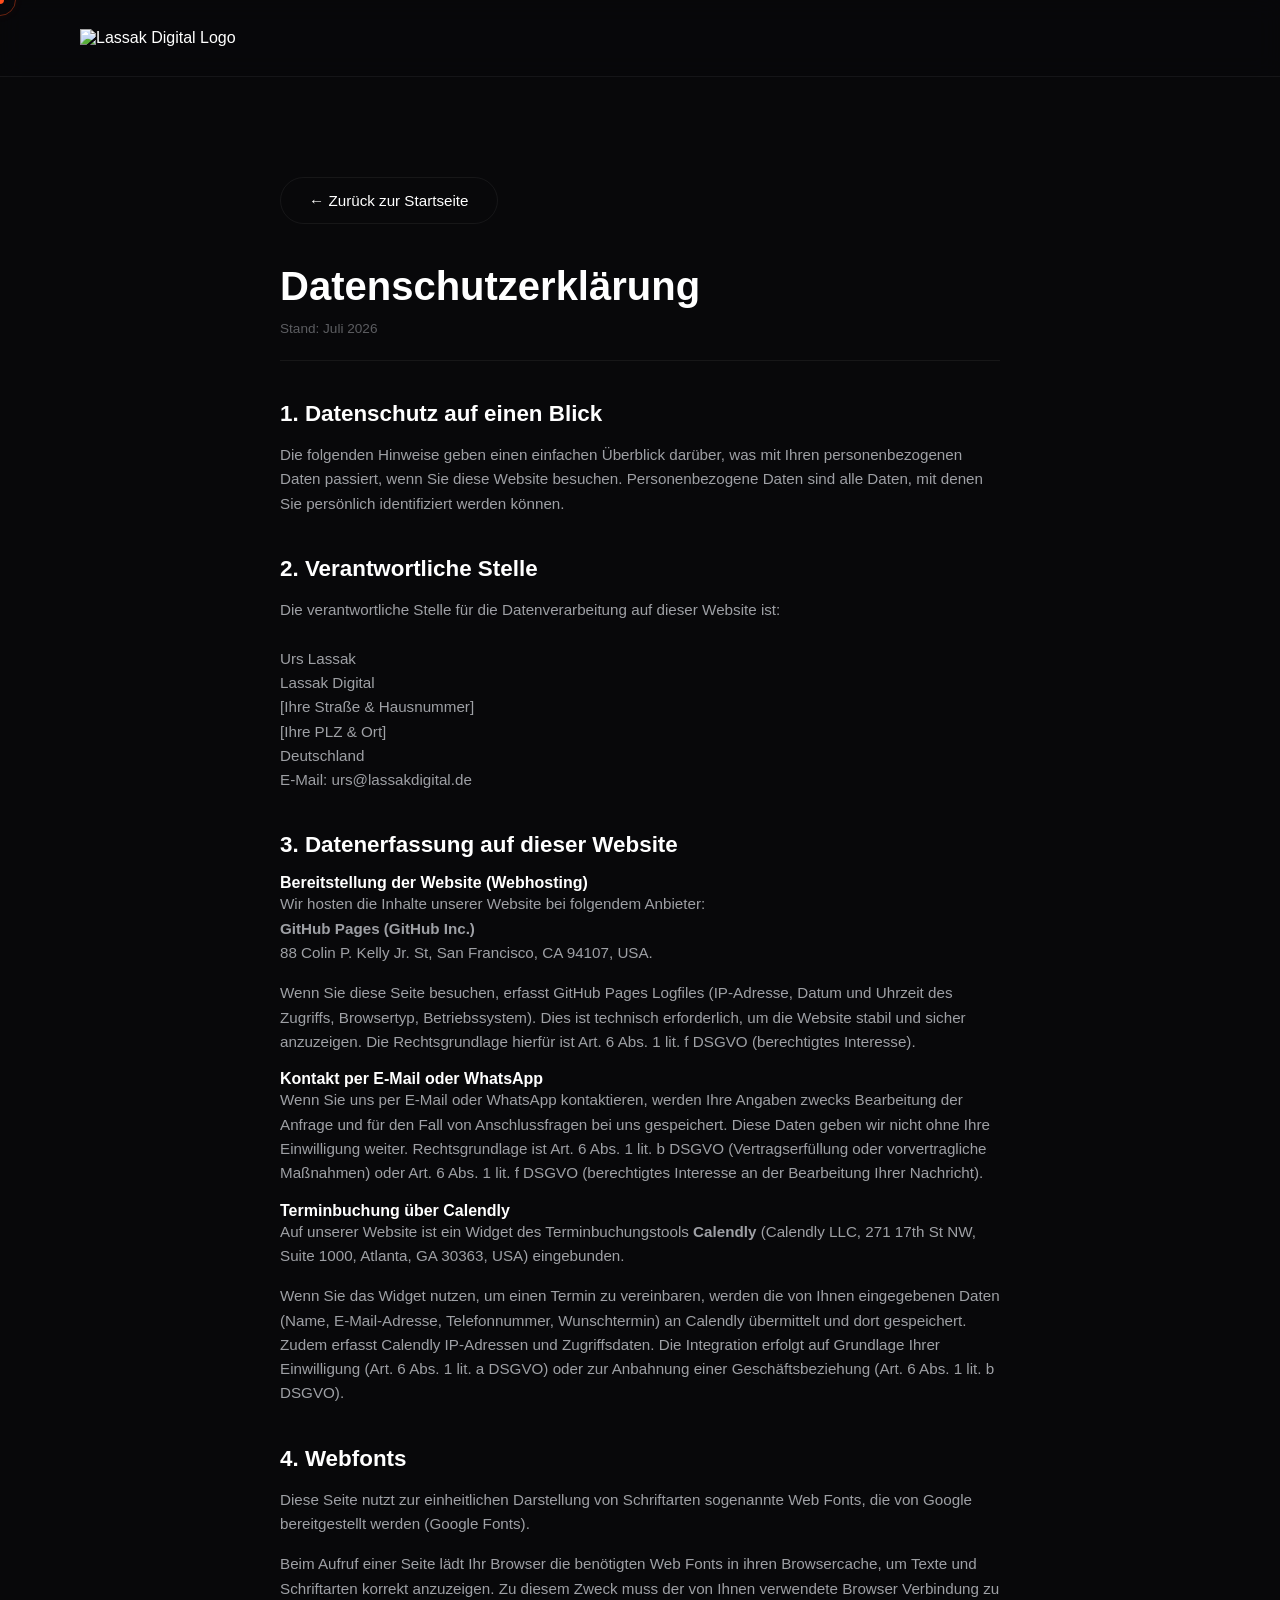
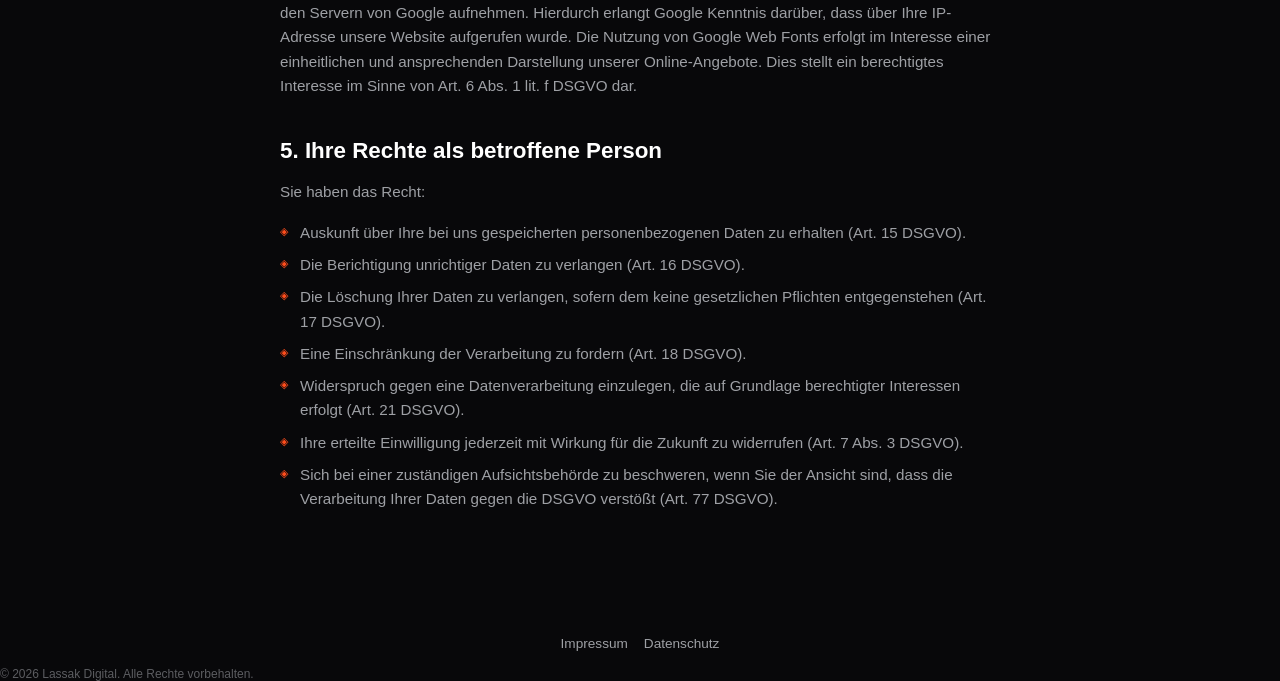
==== datenschutz.html @ 6ec35c3c "fix(F-01): Footer-Markup vereinheitlicht [AUDIT: MITTEL-001]" ====
<!DOCTYPE html>
<html lang="de">
<head>
<meta charset="UTF-8">
<meta name="viewport" content="width=device-width, initial-scale=1.0">
<title>Datenschutzerklärung — Lassak Digital</title>
<link rel="preconnect" href="https://fonts.googleapis.com">
<link href="https://fonts.googleapis.com/css2?family=Inter:wght@300;400;500;600;700;800&display=swap" rel="stylesheet">
<link rel="stylesheet" href="style.css">
</head>
<body>

<!-- CURSOR -->
<div class="cursor" id="cursor"></div>
<div class="cursor-ring" id="cursorRing"></div>

<!-- NAV -->
<nav>
  <div class="nav-logo">
    <a href="index.html" style="display: flex; align-items: center;">
      <img src="images/logo_lassakdigital-white.svg" alt="Lassak Digital Logo">
    </a>
  </div>
</nav>

<div class="legal-container reveal">
  <div class="legal-back-btn">
    <a href="index.html" class="btn-ghost">← Zurück zur Startseite</a>
  </div>
  
  <div class="legal-header">
    <h1 class="legal-title">Datenschutzerklärung</h1>
    <p class="legal-meta">Stand: Juli 2026</p>
  </div>
  
  <div class="legal-content">
    <h3>1. Datenschutz auf einen Blick</h3>
    <p>
      Die folgenden Hinweise geben einen einfachen Überblick darüber, was mit Ihren personenbezogenen Daten passiert, wenn Sie diese Website besuchen. Personenbezogene Daten sind alle Daten, mit denen Sie persönlich identifiziert werden können.
    </p>

    <h3>2. Verantwortliche Stelle</h3>
    <p>
      Die verantwortliche Stelle für die Datenverarbeitung auf dieser Website ist:<br><br>
      Urs Lassak<br>
      Lassak Digital<br>
      [Ihre Straße & Hausnummer]<br>
      [Ihre PLZ & Ort]<br>
      Deutschland<br>
      E-Mail: urs@lassakdigital.de
    </p>

    <h3>3. Datenerfassung auf dieser Website</h3>
    
    <h4>Bereitstellung der Website (Webhosting)</h4>
    <p>
      Wir hosten die Inhalte unserer Website bei folgendem Anbieter:<br>
      <strong>GitHub Pages (GitHub Inc.)</strong><br>
      88 Colin P. Kelly Jr. St, San Francisco, CA 94107, USA.
    </p>
    <p>
      Wenn Sie diese Seite besuchen, erfasst GitHub Pages Logfiles (IP-Adresse, Datum und Uhrzeit des Zugriffs, Browsertyp, Betriebssystem). Dies ist technisch erforderlich, um die Website stabil und sicher anzuzeigen. Die Rechtsgrundlage hierfür ist Art. 6 Abs. 1 lit. f DSGVO (berechtigtes Interesse).
    </p>

    <h4>Kontakt per E-Mail oder WhatsApp</h4>
    <p>
      Wenn Sie uns per E-Mail oder WhatsApp kontaktieren, werden Ihre Angaben zwecks Bearbeitung der Anfrage und für den Fall von Anschlussfragen bei uns gespeichert. Diese Daten geben wir nicht ohne Ihre Einwilligung weiter. Rechtsgrundlage ist Art. 6 Abs. 1 lit. b DSGVO (Vertragserfüllung oder vorvertragliche Maßnahmen) oder Art. 6 Abs. 1 lit. f DSGVO (berechtigtes Interesse an der Bearbeitung Ihrer Nachricht).
    </p>

    <h4>Terminbuchung über Calendly</h4>
    <p>
      Auf unserer Website ist ein Widget des Terminbuchungstools <strong>Calendly</strong> (Calendly LLC, 271 17th St NW, Suite 1000, Atlanta, GA 30363, USA) eingebunden. 
    </p>
    <p>
      Wenn Sie das Widget nutzen, um einen Termin zu vereinbaren, werden die von Ihnen eingegebenen Daten (Name, E-Mail-Adresse, Telefonnummer, Wunschtermin) an Calendly übermittelt und dort gespeichert. Zudem erfasst Calendly IP-Adressen und Zugriffsdaten. Die Integration erfolgt auf Grundlage Ihrer Einwilligung (Art. 6 Abs. 1 lit. a DSGVO) oder zur Anbahnung einer Geschäftsbeziehung (Art. 6 Abs. 1 lit. b DSGVO).
    </p>

    <h3>4. Webfonts</h3>
    <p>
      Diese Seite nutzt zur einheitlichen Darstellung von Schriftarten sogenannte Web Fonts, die von Google bereitgestellt werden (Google Fonts). 
    </p>
    <p>
      Beim Aufruf einer Seite lädt Ihr Browser die benötigten Web Fonts in ihren Browsercache, um Texte und Schriftarten korrekt anzuzeigen. Zu diesem Zweck muss der von Ihnen verwendete Browser Verbindung zu den Servern von Google aufnehmen. Hierdurch erlangt Google Kenntnis darüber, dass über Ihre IP-Adresse unsere Website aufgerufen wurde. Die Nutzung von Google Web Fonts erfolgt im Interesse einer einheitlichen und ansprechenden Darstellung unserer Online-Angebote. Dies stellt ein berechtigtes Interesse im Sinne von Art. 6 Abs. 1 lit. f DSGVO dar.
    </p>

    <h3>5. Ihre Rechte als betroffene Person</h3>
    <p>
      Sie haben das Recht:
    </p>
    <ul>
      <li>Auskunft über Ihre bei uns gespeicherten personenbezogenen Daten zu erhalten (Art. 15 DSGVO).</li>
      <li>Die Berichtigung unrichtiger Daten zu verlangen (Art. 16 DSGVO).</li>
      <li>Die Löschung Ihrer Daten zu verlangen, sofern dem keine gesetzlichen Pflichten entgegenstehen (Art. 17 DSGVO).</li>
      <li>Eine Einschränkung der Verarbeitung zu fordern (Art. 18 DSGVO).</li>
      <li>Widerspruch gegen eine Datenverarbeitung einzulegen, die auf Grundlage berechtigter Interessen erfolgt (Art. 21 DSGVO).</li>
      <li>Ihre erteilte Einwilligung jederzeit mit Wirkung für die Zukunft zu widerrufen (Art. 7 Abs. 3 DSGVO).</li>
      <li>Sich bei einer zuständigen Aufsichtsbehörde zu beschweren, wenn Sie der Ansicht sind, dass die Verarbeitung Ihrer Daten gegen die DSGVO verstößt (Art. 77 DSGVO).</li>
    </ul>
  </div>
</div>

<!-- FOOTER -->
<footer>
  <div class="footer-inner">
    <div class="footer-links">
      <a href="impressum.html">Impressum</a>
      <a href="datenschutz.html">Datenschutz</a>
    </div>
    <p class="copyright">&copy; 2026 Lassak Digital. Alle Rechte vorbehalten.</p>
  </div>
</footer>

<script>
// Cursor
const cursor = document.getElementById('cursor');
const ring = document.getElementById('cursorRing');
let mx = 0, my = 0, rx = 0, ry = 0;

document.addEventListener('mousemove', e => {
  mx = e.clientX; my = e.clientY;
  cursor.style.left = mx + 'px'; cursor.style.top = my + 'px';
});

function animRing() {
  rx += (mx - rx) * 0.15; ry += (my - ry) *.15;
  ring.style.left = rx + 'px'; ring.style.top = ry + 'px';
  requestAnimationFrame(animRing);
}
animRing();

document.querySelectorAll('a, button').forEach(el => {
  el.addEventListener('mouseenter', () => {
    cursor.style.width = '14px'; cursor.style.height = '14px';
    ring.style.width = '48px'; ring.style.height = '48px';
    ring.style.borderColor = 'rgba(255,77,28,.7)';
  });
  el.addEventListener('mouseleave', () => {
    cursor.style.width = '8px'; cursor.style.height = '8px';
    ring.style.width = '32px'; ring.style.height = '32px';
    ring.style.borderColor = 'rgba(255,77,28,.4)';
  });
});

// Reveal
const reveals = document.querySelectorAll('.reveal');
reveals.forEach(r => r.classList.add('visible'));
</script>
</body>
</html>
---- style.css ----
/* ==========================================================================
   Lassak Digital - Core Design System & Stylesheet
   ========================================================================== */

/* --------------------------------------------------------------------------
   Root Variables & Tokens
   -------------------------------------------------------------------------- */
:root {
  --bg-primary: #08080a;
  --bg-secondary: #121216;
  --bg-card: rgba(18, 18, 22, 0.6);
  --bg-card-hover: rgba(22, 22, 28, 0.85);
  
  --text-primary: #ffffff;
  --text-secondary: #9ea0a5;
  --text-muted: #5c5d61;
  
  --accent: #ff4d1c;
  --accent-hover: #ff683d;
  --accent-dim: rgba(255, 77, 28, 0.1);
  --accent-dim-hover: rgba(255, 77, 28, 0.2);
  --accent2: #05ffd2; /* KPIs/Accent 2 highlight */
  
  --border-color: rgba(255, 255, 255, 0.06);
  --border-hover: rgba(255, 77, 28, 0.25);
  --border-glow: rgba(255, 77, 28, 0.4);
  
  --font-display: 'Syne', sans-serif;
  --font-body: 'DM Sans', sans-serif;
  
  --transition-smooth: 0.4s cubic-bezier(0.16, 1, 0.3, 1);
  --transition-fast: 0.2s ease;
  
  --shadow-main: 0 10px 40px -10px rgba(0, 0, 0, 0.5);
  --shadow-accent: 0 10px 30px -10px rgba(255, 77, 28, 0.2);
}

/* --------------------------------------------------------------------------
   Resets & Base Styles
   -------------------------------------------------------------------------- */
* {
  margin: 0;
  padding: 0;
  box-sizing: border-box;
  outline: none;
}

html {
  scroll-behavior: smooth;
  background-color: var(--bg-primary);
  color: var(--text-primary);
  font-family: var(--font-body);
  font-size: 16px;
  -webkit-font-smoothing: antialiased;
}

body {
  overflow-x: hidden;
}

/* Hide default cursor on desktops */
@media (pointer: fine) {
  body {
    cursor: none;
  }
  body a, body button, body select, body textarea, body .interactive {
    cursor: none;
  }
}

a {
  color: inherit;
  text-decoration: none;
  transition: color var(--transition-fast);
}

img {
  max-width: 100%;
  height: auto;
}

/* Custom Scrollbar */
::-webkit-scrollbar {
  width: 8px;
}
::-webkit-scrollbar-track {
  background: var(--bg-primary);
}
::-webkit-scrollbar-thumb {
  background: var(--bg-secondary);
  border-radius: 4px;
  border: 2px solid var(--bg-primary);
  transition: background var(--transition-fast);
}
::-webkit-scrollbar-thumb:hover {
  background: var(--accent);
}

/* --------------------------------------------------------------------------
   Custom Cursor
   -------------------------------------------------------------------------- */
.cursor, .cursor-ring {
  position: fixed;
  top: 0;
  left: 0;
  transform: translate(-50%, -50%);
  pointer-events: none;
  z-index: 9999;
  border-radius: 50%;
  display: none;
  transition: width var(--transition-smooth), height var(--transition-smooth), border-color var(--transition-smooth);
}

@media (pointer: fine) {
  .cursor {
    display: block;
    width: 8px;
    height: 8px;
    background-color: var(--accent);
  }
  .cursor-ring {
    display: block;
    width: 32px;
    height: 32px;
    border: 1px solid rgba(255, 77, 28, 0.4);
    box-shadow: 0 0 10px rgba(255, 77, 28, 0.05);
  }
}

/* --------------------------------------------------------------------------
   Scroll Reveal Animations
   -------------------------------------------------------------------------- */
.reveal {
  opacity: 0;
  transform: translateY(24px);
  transition: opacity 0.8s cubic-bezier(0.16, 1, 0.3, 1), 
              transform 0.8s cubic-bezier(0.16, 1, 0.3, 1);
}

.reveal.visible {
  opacity: 1;
  transform: translateY(0);
}

/* Delay reveals in grids or lists */
.reveal-delay-1 { transition-delay: 0.1s; }
.reveal-delay-2 { transition-delay: 0.2s; }
.reveal-delay-3 { transition-delay: 0.3s; }

/* --------------------------------------------------------------------------
   Layout & Reusable Typography
   -------------------------------------------------------------------------- */
section {
  padding: 60px 20px;
  position: relative;
}

@media (min-width: 768px) {
  section {
    padding: 100px 40px;
  }
}

@media (min-width: 1024px) {
  section {
    padding: 120px 80px;
  }
}

.section-eyebrow {
  font-family: var(--font-body);
  font-size: 0.85rem;
  font-weight: 500;
  text-transform: uppercase;
  letter-spacing: 0.2em;
  color: var(--accent);
  margin-bottom: 12px;
}

.section-title {
  font-family: var(--font-display);
  font-size: 2.2rem;
  font-weight: 700;
  line-height: 1.15;
  letter-spacing: -0.02em;
  margin-bottom: 24px;
}

@media (min-width: 768px) {
  .section-title {
    font-size: 3rem;
  }
}

@media (min-width: 1200px) {
  .section-title {
    font-size: 3.5rem;
  }
}

.section-title .dim {
  color: var(--text-muted);
  font-weight: 300;
}

/* Button UI Elements */
.btn-primary, .price-btn.primary {
  display: inline-flex;
  align-items: center;
  justify-content: center;
  gap: 10px;
  background-color: var(--accent);
  color: var(--text-primary);
  font-family: var(--font-body);
  font-weight: 500;
  font-size: 0.95rem;
  padding: 14px 28px;
  border-radius: 40px;
  border: 1px solid var(--accent);
  transition: transform var(--transition-smooth), background-color var(--transition-smooth), border-color var(--transition-smooth), box-shadow var(--transition-smooth);
  box-shadow: var(--shadow-accent);
}

.btn-primary:hover, .price-btn.primary:hover {
  background-color: var(--accent-hover);
  border-color: var(--accent-hover);
  transform: translateY(-2px);
  box-shadow: 0 15px 35px -5px rgba(255, 77, 28, 0.4);
}

.btn-primary svg {
  transition: transform var(--transition-smooth);
}

.btn-primary:hover svg {
  transform: translateX(4px);
}

.btn-ghost, .price-btn.ghost {
  display: inline-flex;
  align-items: center;
  justify-content: center;
  background-color: transparent;
  color: var(--text-primary);
  font-family: var(--font-body);
  font-weight: 500;
  font-size: 0.95rem;
  padding: 14px 28px;
  border-radius: 40px;
  border: 1px solid var(--border-color);
  transition: transform var(--transition-smooth), border-color var(--transition-smooth), background-color var(--transition-smooth);
}

.btn-ghost:hover, .price-btn.ghost:hover {
  border-color: var(--accent);
  background-color: var(--accent-dim);
  transform: translateY(-2px);
}

/* --------------------------------------------------------------------------
   Navigation Bar (NAV)
   -------------------------------------------------------------------------- */
nav {
  position: sticky;
  top: 0;
  z-index: 1000;
  display: flex;
  align-items: center;
  justify-content: space-between;
  padding: 16px 20px;
  background-color: rgba(8, 8, 10, 0.7);
  backdrop-filter: blur(12px);
  -webkit-backdrop-filter: blur(12px);
  border-bottom: 1px solid var(--border-color);
  transition: background-color var(--transition-smooth);
}

@media (min-width: 768px) {
  nav {
    padding: 20px 40px;
  }
}

@media (min-width: 1024px) {
  nav {
    padding: 24px 80px;
  }
}

.nav-logo {
  height: 28px;
  display: flex;
  align-items: center;
}

.nav-logo img {
  height: 100%;
  width: auto;
  object-fit: contain;
}

/* --------------------------------------------------------------------------
   Hero Section
   -------------------------------------------------------------------------- */
.hero {
  min-height: 85vh;
  display: flex;
  align-items: center;
  justify-content: center;
  overflow: hidden;
  padding-top: 100px;
  padding-bottom: 60px;
}

@media (min-width: 1024px) {
  .hero {
    min-height: 95vh;
    padding-top: 140px;
  }
}

.hero-grid-bg {
  position: absolute;
  top: 0;
  left: 0;
  width: 100%;
  height: 100%;
  background-image: 
    linear-gradient(rgba(255, 255, 255, 0.015) 1px, transparent 1px),
    linear-gradient(90deg, rgba(255, 255, 255, 0.015) 1px, transparent 1px);
  background-size: 40px 40px;
  background-position: center top;
  z-index: 1;
  mask-image: radial-gradient(ellipse at 50% 50%, black 40%, transparent 80%);
  -webkit-mask-image: radial-gradient(ellipse at 50% 50%, black 40%, transparent 80%);
}

.hero-glow {
  position: absolute;
  top: 20%;
  left: 10%;
  width: 300px;
  height: 300px;
  background: radial-gradient(circle, rgba(255, 77, 28, 0.12) 0%, transparent 70%);
  filter: blur(80px);
  z-index: 2;
  pointer-events: none;
}

.hero-glow2 {
  position: absolute;
  bottom: 10%;
  right: 15%;
  width: 400px;
  height: 400px;
  background: radial-gradient(circle, rgba(5, 255, 210, 0.06) 0%, transparent 70%);
  filter: blur(100px);
  z-index: 2;
  pointer-events: none;
}

.hero-logo-mark {
  position: absolute;
  font-family: var(--font-display);
  font-size: 15vw;
  font-weight: 800;
  color: rgba(255, 255, 255, 0.01);
  line-height: 0.8;
  right: -2vw;
  bottom: 5vh;
  user-select: none;
  z-index: 2;
  pointer-events: none;
}

.hero-content {
  position: relative;
  z-index: 3;
  max-width: 880px;
  text-align: center;
  display: flex;
  flex-direction: column;
  align-items: center;
}

.hero-badge {
  font-family: var(--font-body);
  font-size: 0.75rem;
  font-weight: 500;
  color: var(--accent);
  background-color: var(--accent-dim);
  border: 1px solid rgba(255, 77, 28, 0.15);
  padding: 6px 16px;
  border-radius: 30px;
  margin-bottom: 24px;
  letter-spacing: 0.05em;
  text-transform: uppercase;
}

.hero h1 {
  font-family: var(--font-display);
  font-size: 2.8rem;
  font-weight: 800;
  line-height: 1.1;
  letter-spacing: -0.03em;
  margin-bottom: 24px;
}

@media (min-width: 768px) {
  .hero h1 {
    font-size: 4.2rem;
  }
}

@media (min-width: 1024px) {
  .hero h1 {
    font-size: 5.5rem;
  }
}

.hero h1 .accent {
  color: var(--accent);
  position: relative;
  display: inline-block;
}

.hero h1 .thin {
  font-weight: 300;
  color: var(--text-muted);
}

.hero-sub {
  font-size: 1rem;
  font-weight: 400;
  line-height: 1.6;
  color: var(--text-secondary);
  max-width: 600px;
  margin-bottom: 40px;
}

@media (min-width: 768px) {
  .hero-sub {
    font-size: 1.15rem;
  }
}

.hero-ctas {
  display: flex;
  flex-direction: column;
  width: 100%;
  gap: 16px;
  margin-bottom: 60px;
}

@media (min-width: 540px) {
  .hero-ctas {
    flex-direction: row;
    width: auto;
  }
}

.hero-stats {
  display: grid;
  grid-template-columns: repeat(2, 1fr);
  gap: 24px;
  width: 100%;
  max-width: 700px;
  border-top: 1px solid var(--border-color);
  padding-top: 40px;
}

@media (min-width: 768px) {
  .hero-stats {
    grid-template-columns: repeat(4, 1fr);
    gap: 16px;
  }
}

.hero-stat-label {
  font-size: 0.75rem;
  text-transform: uppercase;
  letter-spacing: 0.1em;
  color: var(--text-muted);
  margin-bottom: 6px;
}

.hero-stat-val {
  font-family: var(--font-display);
  font-size: 1.5rem;
  font-weight: 700;
}

.hero-stat-val span {
  color: var(--accent);
  font-weight: 400;
}

/* --------------------------------------------------------------------------
   About Section (ÜBER MICH)
   -------------------------------------------------------------------------- */
.about-inner {
  max-width: 1200px;
  margin: 0 auto;
  display: grid;
  grid-template-columns: 1fr;
  gap: 60px;
  align-items: center;
}

@media (min-width: 1024px) {
  .about-inner {
    grid-template-columns: 1.1fr 1.2fr;
    gap: 80px;
  }
}

.about-visual {
  position: relative;
  width: 100%;
  aspect-ratio: 1.1;
  display: flex;
  align-items: center;
  justify-content: center;
}

.about-visual-inner {
  position: relative;
  z-index: 2;
  width: 90%;
  height: 90%;
  background-color: var(--bg-secondary);
  border: 1px solid var(--border-color);
  border-radius: 20px;
  display: flex;
  flex-direction: column;
  align-items: center;
  justify-content: center;
  padding: 40px;
  box-shadow: var(--shadow-main);
  transition: border-color var(--transition-smooth), box-shadow var(--transition-smooth);
}

.about-visual-inner:hover {
  border-color: var(--border-hover);
  box-shadow: var(--shadow-accent);
}

.about-visual-inner img {
  filter: drop-shadow(0 10px 20px rgba(0, 0, 0, 0.4));
  margin-bottom: 30px;
  max-height: 100px;
  object-fit: contain;
}

.about-visual-accent {
  position: absolute;
  top: 5%;
  left: 5%;
  width: 90%;
  height: 90%;
  border: 1px dashed rgba(255, 77, 28, 0.2);
  border-radius: 20px;
  z-index: 1;
  pointer-events: none;
  transition: transform var(--transition-smooth);
}

.about-visual-inner:hover ~ .about-visual-accent {
  transform: scale(1.03) rotate(1deg);
}

.about-tag {
  display: inline-block;
  font-size: 0.7rem;
  font-weight: 500;
  text-transform: uppercase;
  letter-spacing: 0.05em;
  padding: 6px 12px;
  border-radius: 20px;
  background-color: rgba(255, 255, 255, 0.03);
  border: 1px solid var(--border-color);
  color: var(--text-secondary);
  margin: 4px;
}

.about-text p {
  font-size: 1.05rem;
  line-height: 1.6;
  color: var(--text-secondary);
  margin-bottom: 24px;
}

.about-text strong {
  color: var(--text-primary);
  font-weight: 500;
}

.about-pillars {
  display: flex;
  flex-direction: column;
  gap: 16px;
  margin-top: 32px;
}

.about-pillar {
  display: flex;
  align-items: flex-start;
  gap: 16px;
}

.pillar-dot {
  width: 8px;
  height: 8px;
  border-radius: 50%;
  background-color: var(--accent);
  margin-top: 8px;
  box-shadow: 0 0 8px var(--accent);
}

.pillar-text {
  font-size: 0.95rem;
  line-height: 1.5;
  color: var(--text-secondary);
}

.pillar-text strong {
  display: block;
  font-size: 1.05rem;
  color: var(--text-primary);
  margin-bottom: 2px;
}

/* --------------------------------------------------------------------------
   Services Section (LEISTUNGEN)
   -------------------------------------------------------------------------- */
.services-inner {
  max-width: 1200px;
  margin: 0 auto;
}

.services-grid {
  display: grid;
  grid-template-columns: 1fr;
  gap: 24px;
  margin-top: 50px;
}

@media (min-width: 768px) {
  .services-grid {
    grid-template-columns: repeat(2, 1fr);
  }
}

@media (min-width: 1100px) {
  .services-grid {
    grid-template-columns: repeat(3, 1fr);
  }
}

.service-card {
  background-color: var(--bg-card);
  border: 1px solid var(--border-color);
  border-radius: 20px;
  padding: 40px;
  position: relative;
  overflow: hidden;
  transition: transform var(--transition-smooth), border-color var(--transition-smooth), background-color var(--transition-smooth), box-shadow var(--transition-smooth);
  backdrop-filter: blur(10px);
  -webkit-backdrop-filter: blur(10px);
}

.service-card:hover {
  transform: translateY(-6px);
  border-color: var(--border-hover);
  background-color: var(--bg-card-hover);
  box-shadow: var(--shadow-main), var(--shadow-accent);
}

.service-number {
  position: absolute;
  top: 30px;
  right: 40px;
  font-family: var(--font-display);
  font-size: 2.2rem;
  font-weight: 800;
  color: rgba(255, 255, 255, 0.02);
  transition: color var(--transition-smooth);
}

.service-card:hover .service-number {
  color: rgba(255, 77, 28, 0.1);
}

.service-icon {
  font-size: 1.8rem;
  color: var(--accent);
  margin-bottom: 24px;
  display: inline-block;
}

.service-title {
  font-family: var(--font-display);
  font-size: 1.35rem;
  font-weight: 700;
  margin-bottom: 12px;
}

.service-desc {
  font-size: 0.95rem;
  line-height: 1.55;
  color: var(--text-secondary);
  margin-bottom: 28px;
}

.service-tags {
  display: flex;
  flex-wrap: wrap;
  gap: 8px;
}

.service-tag {
  font-size: 0.7rem;
  font-weight: 500;
  text-transform: uppercase;
  letter-spacing: 0.05em;
  padding: 4px 10px;
  border-radius: 12px;
  background-color: rgba(255, 77, 28, 0.05);
  color: var(--accent);
  border: 1px solid rgba(255, 77, 28, 0.1);
}

/* --------------------------------------------------------------------------
   Workflow Section (PROZESS)
   -------------------------------------------------------------------------- */
.workflow-inner {
  max-width: 1200px;
  margin: 0 auto;
}

.workflow-header {
  margin-bottom: 60px;
}

.workflow-steps {
  display: grid;
  grid-template-columns: 1fr;
  gap: 32px;
}

@media (min-width: 576px) {
  .workflow-steps {
    grid-template-columns: repeat(2, 1fr);
  }
}

@media (min-width: 992px) {
  .workflow-steps {
    grid-template-columns: repeat(3, 1fr);
  }
}

@media (min-width: 1200px) {
  .workflow-steps {
    grid-template-columns: repeat(6, 1fr);
    gap: 16px;
  }
}

.workflow-step {
  position: relative;
  display: flex;
  flex-direction: column;
  padding-bottom: 20px;
}

.step-num {
  font-family: var(--font-display);
  width: 44px;
  height: 44px;
  border-radius: 50%;
  display: flex;
  align-items: center;
  justify-content: center;
  font-size: 1.1rem;
  font-weight: 700;
  background-color: var(--bg-secondary);
  border: 1px solid var(--border-color);
  color: var(--text-muted);
  margin-bottom: 20px;
  transition: background-color var(--transition-smooth), border-color var(--transition-smooth), color var(--transition-smooth), box-shadow var(--transition-smooth);
}

.step-num.active, .workflow-step:hover .step-num {
  background-color: var(--accent);
  border-color: var(--accent);
  color: var(--text-primary);
  box-shadow: 0 0 15px rgba(255, 77, 28, 0.4);
}

.step-label {
  font-family: var(--font-display);
  font-size: 1.15rem;
  font-weight: 700;
  margin-bottom: 8px;
  transition: color var(--transition-fast);
}

.workflow-step:hover .step-label {
  color: var(--accent);
}

.step-desc {
  font-size: 0.85rem;
  line-height: 1.5;
  color: var(--text-secondary);
}

/* Connecting Line in desktop workflow view */
@media (min-width: 1200px) {
  .workflow-step:not(:last-child)::after {
    content: '';
    position: absolute;
    top: 22px;
    left: 44px;
    width: calc(100% - 44px);
    height: 1px;
    background-image: linear-gradient(90deg, var(--border-color) 70%, transparent 30%);
    background-size: 10px 1px;
    z-index: -1;
  }
}

/* --------------------------------------------------------------------------
   KPI Section (KPI-FRAMEWORK)
   -------------------------------------------------------------------------- */
.kpi-section {
  background-color: rgba(18, 18, 22, 0.3);
  border-top: 1px solid var(--border-color);
  border-bottom: 1px solid var(--border-color);
}

.kpi-inner {
  max-width: 1200px;
  margin: 0 auto;
}

.kpi-grid {
  display: grid;
  grid-template-columns: 1fr;
  gap: 20px;
  margin-top: 50px;
}

@media (min-width: 576px) {
  .kpi-grid {
    grid-template-columns: repeat(2, 1fr);
  }
}

@media (min-width: 992px) {
  .kpi-grid {
    grid-template-columns: repeat(4, 1fr);
  }
}

.kpi-card {
  background-color: var(--bg-card);
  border: 1px solid var(--border-color);
  border-radius: 16px;
  padding: 30px;
  display: flex;
  flex-direction: column;
  transition: border-color var(--transition-smooth), background-color var(--transition-smooth);
}

.kpi-card:hover {
  border-color: var(--border-hover);
  background-color: var(--bg-card-hover);
}

.kpi-abbr {
  font-family: var(--font-display);
  font-size: 2rem;
  font-weight: 800;
  color: var(--text-primary);
  margin-bottom: 4px;
  line-height: 1;
}

.kpi-name {
  font-size: 0.85rem;
  font-weight: 500;
  color: var(--accent);
  text-transform: uppercase;
  letter-spacing: 0.05em;
  margin-bottom: 16px;
}

.kpi-def {
  font-size: 0.85rem;
  line-height: 1.5;
  color: var(--text-secondary);
  margin-bottom: 24px;
  flex-grow: 1;
}

.kpi-formula {
  font-family: monospace;
  font-size: 0.8rem;
  color: var(--text-muted);
  background-color: rgba(0, 0, 0, 0.2);
  padding: 6px 12px;
  border-radius: 6px;
  border: 1px dashed var(--border-color);
  text-align: center;
}

/* --------------------------------------------------------------------------
   Case Studies Section (CASES)
   -------------------------------------------------------------------------- */
.cases-inner {
  max-width: 1200px;
  margin: 0 auto;
}

.cases-disclaimer {
  font-size: 0.85rem;
  color: var(--text-muted);
  margin-bottom: 40px;
  font-style: italic;
}

.cases-grid {
  display: grid;
  grid-template-columns: 1fr;
  gap: 28px;
}

@media (min-width: 992px) {
  .cases-grid {
    grid-template-columns: repeat(2, 1fr);
  }
}

.case-card {
  background-color: var(--bg-card);
  border: 1px solid var(--border-color);
  border-radius: 20px;
  display: flex;
  flex-direction: column;
  overflow: hidden;
  transition: transform var(--transition-smooth), border-color var(--transition-smooth), box-shadow var(--transition-smooth);
}

.case-card:hover {
  border-color: var(--border-hover);
  box-shadow: var(--shadow-main), var(--shadow-accent);
}

/* Large case spans full-width on desktop */
@media (min-width: 992px) {
  .case-card.large {
    grid-column: span 2;
  }
}

.case-header {
  padding: 30px;
  border-bottom: 1px solid var(--border-color);
  display: flex;
  justify-content: space-between;
  align-items: flex-start;
  background-color: rgba(255, 255, 255, 0.01);
}

.case-industry-tag {
  font-size: 0.75rem;
  font-weight: 600;
  text-transform: uppercase;
  letter-spacing: 0.1em;
  color: var(--accent);
  margin-bottom: 6px;
}

.case-title {
  font-family: var(--font-display);
  font-size: 1.4rem;
  font-weight: 700;
  margin-bottom: 4px;
}

.case-goal {
  font-size: 0.85rem;
  color: var(--text-secondary);
}

.case-demo-badge {
  font-size: 0.65rem;
  font-weight: 600;
  background-color: rgba(255, 255, 255, 0.05);
  color: var(--text-muted);
  border: 1px solid var(--border-color);
  padding: 4px 10px;
  border-radius: 4px;
}

.case-body {
  padding: 30px;
  display: flex;
  flex-direction: column;
  gap: 20px;
  flex-grow: 1;
}

.case-row {
  display: grid;
  grid-template-columns: 1fr;
  gap: 16px;
}

@media (min-width: 576px) {
  .case-row {
    grid-template-columns: repeat(2, 1fr);
  }
}

.case-card.large .case-row {
  @media (min-width: 768px) {
    grid-template-columns: repeat(2, 1fr);
  }
}

.case-item-label {
  font-size: 0.75rem;
  text-transform: uppercase;
  letter-spacing: 0.05em;
  color: var(--text-muted);
  margin-bottom: 4px;
}

.case-item-val {
  font-size: 0.95rem;
  line-height: 1.45;
  color: var(--text-secondary);
}

.case-kpis {
  display: grid;
  grid-template-columns: repeat(3, 1fr);
  gap: 12px;
  border-top: 1px solid var(--border-color);
  padding-top: 24px;
  margin-top: auto;
}

.case-card.large .case-kpis {
  @media (min-width: 768px) {
    grid-template-columns: repeat(4, 1fr);
  }
}

.case-kpi {
  text-align: center;
}

.case-kpi-val {
  font-family: var(--font-display);
  font-size: 1.5rem;
  font-weight: 700;
  color: var(--text-primary);
  margin-bottom: 2px;
}

.case-kpi-label {
  font-size: 0.7rem;
  text-transform: uppercase;
  color: var(--text-muted);
  letter-spacing: 0.05em;
}

/* --------------------------------------------------------------------------
   Pricing Section (PREISE)
   -------------------------------------------------------------------------- */
.pricing-inner {
  max-width: 1200px;
  margin: 0 auto;
}

.pricing-grid {
  display: grid;
  grid-template-columns: 1fr;
  gap: 30px;
  margin-top: 50px;
  align-items: stretch;
}

@media (min-width: 768px) {
  .pricing-grid {
    grid-template-columns: repeat(2, 1fr);
  }
}

@media (min-width: 1024px) {
  .pricing-grid {
    grid-template-columns: repeat(3, 1fr);
  }
}

.price-card {
  background-color: var(--bg-card);
  border: 1px solid var(--border-color);
  border-radius: 24px;
  padding: 40px;
  display: flex;
  flex-direction: column;
  position: relative;
  transition: transform var(--transition-smooth), border-color var(--transition-smooth), box-shadow var(--transition-smooth);
}

.price-card:hover {
  transform: translateY(-6px);
  border-color: var(--border-hover);
  box-shadow: var(--shadow-main);
}

.price-card.featured {
  border-color: rgba(255, 77, 28, 0.4);
  background-image: radial-gradient(circle at top right, rgba(255, 77, 28, 0.04) 0%, transparent 60%);
  box-shadow: 0 10px 40px -15px rgba(255, 77, 28, 0.15);
}

.price-card.featured:hover {
  border-color: var(--accent);
  box-shadow: var(--shadow-main), var(--shadow-accent);
}

.price-name {
  font-family: var(--font-display);
  font-size: 1.5rem;
  font-weight: 700;
  margin-bottom: 24px;
}

.price-card.featured .price-name {
  color: var(--accent);
}

.price-amount {
  font-family: var(--font-display);
  font-size: 2.8rem;
  font-weight: 800;
  line-height: 1;
  margin-bottom: 4px;
}

.price-amount span {
  font-size: 1.15rem;
  font-weight: 400;
  color: var(--text-muted);
}

.price-period {
  font-size: 0.8rem;
  color: var(--text-muted);
  margin-bottom: 30px;
}

.price-divider {
  height: 1px;
  background-color: var(--border-color);
  width: 100%;
  margin-bottom: 30px;
}

.price-features {
  list-style: none;
  display: flex;
  flex-direction: column;
  gap: 14px;
  margin-bottom: 40px;
  flex-grow: 1;
}

.price-feature {
  font-size: 0.95rem;
  color: var(--text-secondary);
  display: flex;
  align-items: center;
  gap: 12px;
}

.price-feature::before {
  content: '✓';
  color: var(--accent);
  font-weight: 800;
  font-size: 0.9rem;
}

.price-btn {
  width: 100%;
}

.pricing-note {
  text-align: center;
  font-size: 0.85rem;
  color: var(--text-muted);
  margin-top: 40px;
}

/* --------------------------------------------------------------------------
   Why Us Section (WARUM)
   -------------------------------------------------------------------------- */
.why-inner {
  max-width: 1200px;
  margin: 0 auto;
}

.why-grid {
  display: grid;
  grid-template-columns: 1fr;
  gap: 24px;
  margin-top: 50px;
}

@media (min-width: 576px) {
  .why-grid {
    grid-template-columns: repeat(2, 1fr);
  }
}

@media (min-width: 992px) {
  .why-grid {
    grid-template-columns: repeat(3, 1fr);
  }
}

@media (min-width: 1200px) {
  .why-grid {
    grid-template-columns: repeat(5, 1fr);
    gap: 16px;
  }
}

.why-card {
  background-color: var(--bg-card);
  border: 1px solid var(--border-color);
  border-radius: 20px;
  padding: 30px;
  transition: border-color var(--transition-smooth), background-color var(--transition-smooth);
}

.why-card:hover {
  border-color: var(--border-hover);
  background-color: var(--bg-card-hover);
}

.why-icon {
  font-size: 1.5rem;
  color: var(--accent);
  margin-bottom: 20px;
  display: inline-block;
}

.why-title {
  font-family: var(--font-display);
  font-size: 1.15rem;
  font-weight: 700;
  margin-bottom: 10px;
}

.why-desc {
  font-size: 0.85rem;
  line-height: 1.5;
  color: var(--text-secondary);
}

/* --------------------------------------------------------------------------
   Contact Section (KONTAKT)
   -------------------------------------------------------------------------- */
.contact {
  overflow: hidden;
  border-top: 1px solid var(--border-color);
}

.contact-glow {
  position: absolute;
  top: 50%;
  left: 50%;
  transform: translate(-50%, -50%);
  width: 600px;
  height: 600px;
  background: radial-gradient(circle, rgba(255, 77, 28, 0.08) 0%, transparent 70%);
  filter: blur(120px);
  z-index: 1;
  pointer-events: none;
}

.contact-inner {
  position: relative;
  z-index: 2;
  max-width: 800px;
  margin: 0 auto;
  text-align: center;
  display: flex;
  flex-direction: column;
  align-items: center;
}

.contact-sub {
  font-size: 1rem;
  line-height: 1.6;
  color: var(--text-secondary);
  max-width: 500px;
  margin-bottom: 40px;
}

@media (min-width: 768px) {
  .contact-sub {
    font-size: 1.15rem;
  }
}

.contact-methods {
  display: grid;
  grid-template-columns: 1fr;
  gap: 16px;
  width: 100%;
  margin-bottom: 60px;
}

@media (min-width: 576px) {
  .contact-methods {
    grid-template-columns: repeat(2, 1fr);
  }
}

.contact-method {
  background-color: var(--bg-card);
  border: 1px solid var(--border-color);
  border-radius: 16px;
  padding: 20px 24px;
  display: flex;
  align-items: center;
  gap: 20px;
  text-align: left;
  transition: border-color var(--transition-smooth), background-color var(--transition-smooth), transform var(--transition-smooth);
}

.contact-method:hover {
  border-color: var(--border-hover);
  background-color: var(--bg-card-hover);
  transform: translateY(-2px);
}

.contact-method-icon {
  font-size: 1.6rem;
  color: var(--accent);
}

.contact-method-label {
  font-size: 0.75rem;
  text-transform: uppercase;
  letter-spacing: 0.05em;
  color: var(--text-muted);
  margin-bottom: 2px;
}

.contact-method-val {
  font-size: 0.95rem;
  font-weight: 500;
}

/* Calendly Embed */
iframe[src*="calendly.com"] {
  border: 1px solid var(--border-color);
  border-radius: 20px;
  box-shadow: var(--shadow-main);
  background-color: var(--bg-secondary);
  margin-bottom: 60px;
  max-width: 100%;
}

.contact-logo-footer {
  margin-top: 40px;
  height: 28px;
  opacity: 0.5;
  transition: opacity var(--transition-fast);
}

.contact-logo-footer:hover {
  opacity: 1;
}

.contact-logo-footer img {
  height: 100%;
  width: auto;
}

/* --------------------------------------------------------------------------
   Legal Links & Footer System
   -------------------------------------------------------------------------- */
.site-footer {
  position: relative;
  z-index: 2;
  border-top: 1px solid var(--border-color);
  padding: 40px 20px;
  text-align: center;
  background-color: var(--bg-primary);
}

.footer-links {
  display: flex;
  align-items: center;
  justify-content: center;
  gap: 16px;
  margin-bottom: 16px;
}

.footer-links a {
  font-size: 0.85rem;
  color: var(--text-secondary);
  transition: color var(--transition-fast);
}

.footer-links a:hover {
  color: var(--accent);
}

.footer-dot {
  color: var(--text-muted);
  font-size: 0.85rem;
}

.copyright {
  font-size: 0.75rem;
  color: var(--text-muted);
}

/* --------------------------------------------------------------------------
   Legal Subpages (Impressum, Datenschutz) Styles
   -------------------------------------------------------------------------- */
.legal-container {
  max-width: 800px;
  margin: 0 auto;
  padding: 60px 20px;
}

@media (min-width: 768px) {
  .legal-container {
    padding: 100px 40px;
  }
}

.legal-header {
  border-bottom: 1px solid var(--border-color);
  padding-bottom: 24px;
  margin-bottom: 40px;
}

.legal-title {
  font-family: var(--font-display);
  font-size: 2.5rem;
  font-weight: 700;
  margin-bottom: 12px;
}

.legal-meta {
  font-size: 0.85rem;
  color: var(--text-muted);
}

.legal-content h3 {
  font-family: var(--font-display);
  font-size: 1.4rem;
  font-weight: 700;
  margin-top: 40px;
  margin-bottom: 16px;
  color: var(--text-primary);
}

.legal-content p {
  font-size: 0.95rem;
  line-height: 1.6;
  color: var(--text-secondary);
  margin-bottom: 16px;
}

.legal-content ul {
  list-style: none;
  margin-bottom: 24px;
  padding-left: 20px;
}

.legal-content li {
  font-size: 0.95rem;
  line-height: 1.6;
  color: var(--text-secondary);
  margin-bottom: 8px;
  position: relative;
}

.legal-content li::before {
  content: '◈';
  color: var(--accent);
  position: absolute;
  left: -20px;
  font-size: 0.7rem;
  top: 2px;
}

.legal-back-btn {
  margin-bottom: 40px;
}
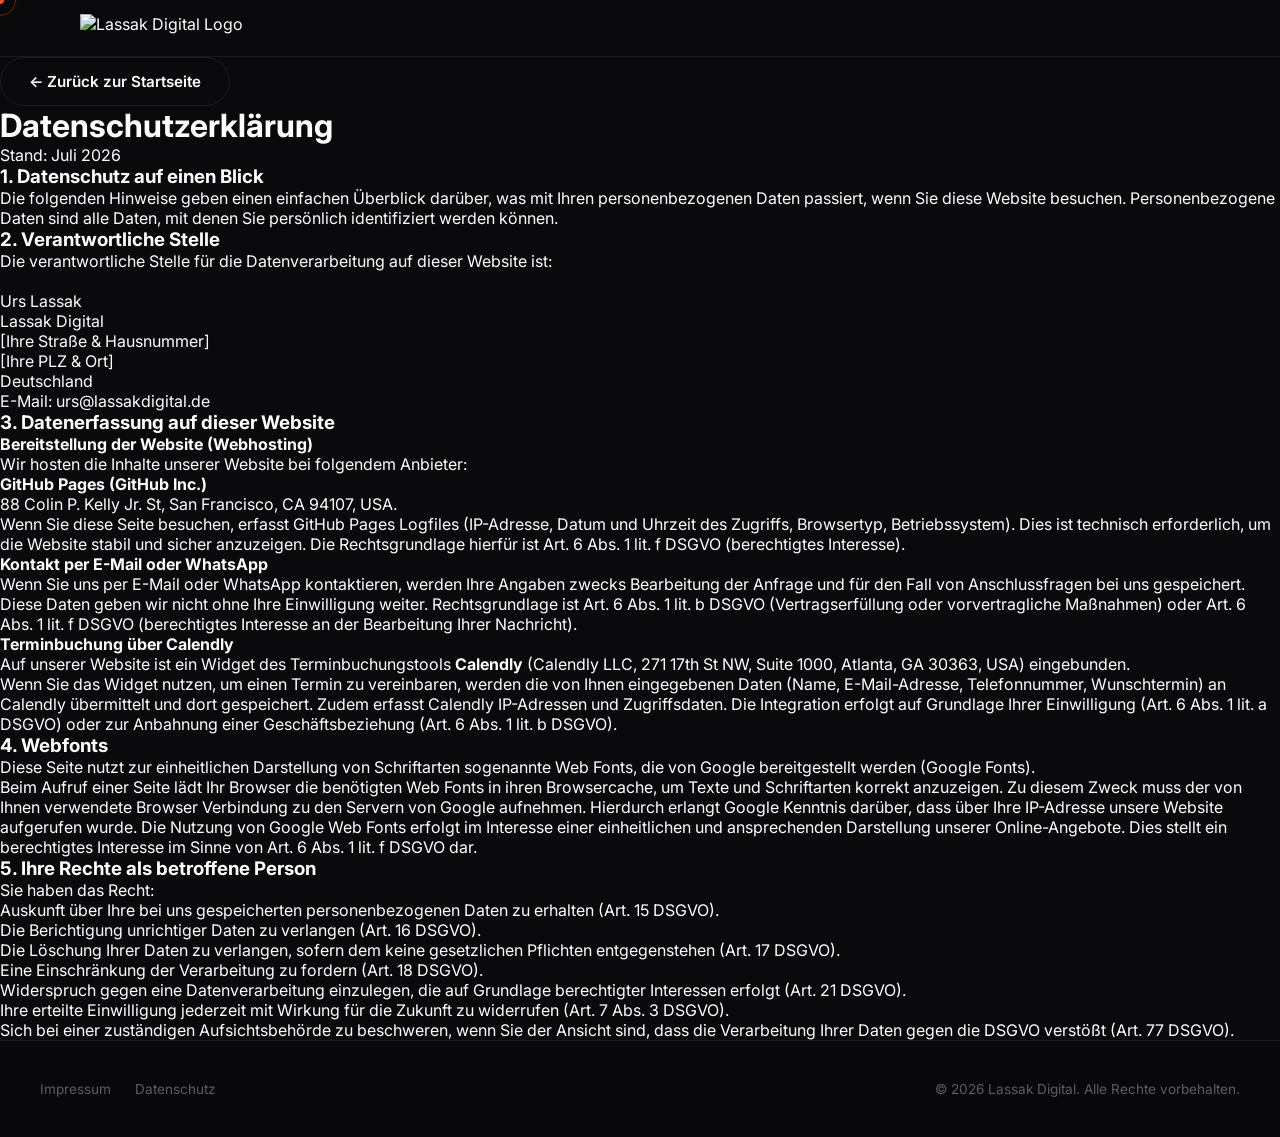
==== commit 4be04ea9: "fix(F-04): JS-Duplikation beseitigt und main.js zentralisiert [AUDIT: NIEDRIG-002]" ====
--- a/datenschutz.html
+++ b/datenschutz.html
@@ -110,40 +110,6 @@
   </div>
 </footer>
 
-<script>
-// Cursor
-const cursor = document.getElementById('cursor');
-const ring = document.getElementById('cursorRing');
-let mx = 0, my = 0, rx = 0, ry = 0;
-
-document.addEventListener('mousemove', e => {
-  mx = e.clientX; my = e.clientY;
-  cursor.style.left = mx + 'px'; cursor.style.top = my + 'px';
-});
-
-function animRing() {
-  rx += (mx - rx) * 0.15; ry += (my - ry) *.15;
-  ring.style.left = rx + 'px'; ring.style.top = ry + 'px';
-  requestAnimationFrame(animRing);
-}
-animRing();
-
-document.querySelectorAll('a, button').forEach(el => {
-  el.addEventListener('mouseenter', () => {
-    cursor.style.width = '14px'; cursor.style.height = '14px';
-    ring.style.width = '48px'; ring.style.height = '48px';
-    ring.style.borderColor = 'rgba(255,77,28,.7)';
-  });
-  el.addEventListener('mouseleave', () => {
-    cursor.style.width = '8px'; cursor.style.height = '8px';
-    ring.style.width = '32px'; ring.style.height = '32px';
-    ring.style.borderColor = 'rgba(255,77,28,.4)';
-  });
-});
-
-// Reveal
-const reveals = document.querySelectorAll('.reveal');
-reveals.forEach(r => r.classList.add('visible'));
-</script>
+<script src="js/main.js"></script>
 </body>
 </html>
--- a/style.css
+++ b/style.css
@@ -6,29 +6,28 @@
    Root Variables & Tokens
    -------------------------------------------------------------------------- */
 :root {
-  --bg-primary: #08080a;
+  --bg-primary: #0a0a0c;
   --bg-secondary: #121216;
   --bg-card: rgba(18, 18, 22, 0.6);
   --bg-card-hover: rgba(22, 22, 28, 0.85);
   
   --text-primary: #ffffff;
-  --text-secondary: #9ea0a5;
+  --text-secondary: #a0a0a5;
   --text-muted: #5c5d61;
   
   --accent: #ff4d1c;
   --accent-hover: #ff683d;
-  --accent-dim: rgba(255, 77, 28, 0.1);
-  --accent-dim-hover: rgba(255, 77, 28, 0.2);
-  --accent2: #05ffd2; /* KPIs/Accent 2 highlight */
+  --accent-dim: rgba(255, 77, 28, 0.15);
+  --accent-dim-hover: rgba(255, 77, 28, 0.25);
   
-  --border-color: rgba(255, 255, 255, 0.06);
+  --border-color: rgba(255, 255, 255, 0.08);
   --border-hover: rgba(255, 77, 28, 0.25);
   --border-glow: rgba(255, 77, 28, 0.4);
   
-  --font-display: 'Syne', sans-serif;
-  --font-body: 'DM Sans', sans-serif;
+  --font-display: 'Inter', sans-serif;
+  --font-body: 'Inter', sans-serif;
   
-  --transition-smooth: 0.4s cubic-bezier(0.16, 1, 0.3, 1);
+  --transition-smooth: 0.3s cubic-bezier(0.16, 1, 0.3, 1);
   --transition-fast: 0.2s ease;
   
   --shadow-main: 0 10px 40px -10px rgba(0, 0, 0, 0.5);
@@ -56,6 +55,11 @@
 
 body {
   overflow-x: hidden;
+  background-color: var(--bg-primary);
+}
+
+body.mobile-open {
+  overflow: hidden;
 }
 
 /* Hide default cursor on desktops */
@@ -63,7 +67,7 @@
   body {
     cursor: none;
   }
-  body a, body button, body select, body textarea, body .interactive {
+  body a, body button, body select, body textarea, body .interactive, body iframe {
     cursor: none;
   }
 }
@@ -132,7 +136,7 @@
    -------------------------------------------------------------------------- */
 .reveal {
   opacity: 0;
-  transform: translateY(24px);
+  transform: translateY(30px);
   transition: opacity 0.8s cubic-bezier(0.16, 1, 0.3, 1), 
               transform 0.8s cubic-bezier(0.16, 1, 0.3, 1);
 }
@@ -141,11 +145,6 @@
   opacity: 1;
   transform: translateY(0);
 }
-
-/* Delay reveals in grids or lists */
-.reveal-delay-1 { transition-delay: 0.1s; }
-.reveal-delay-2 { transition-delay: 0.2s; }
-.reveal-delay-3 { transition-delay: 0.3s; }
 
 /* --------------------------------------------------------------------------
    Layout & Reusable Typography
@@ -170,7 +169,7 @@
 .section-eyebrow {
   font-family: var(--font-body);
   font-size: 0.85rem;
-  font-weight: 500;
+  font-weight: 600;
   text-transform: uppercase;
   letter-spacing: 0.2em;
   color: var(--accent);
@@ -180,7 +179,7 @@
 .section-title {
   font-family: var(--font-display);
   font-size: 2.2rem;
-  font-weight: 700;
+  font-weight: 800;
   line-height: 1.15;
   letter-spacing: -0.02em;
   margin-bottom: 24px;
@@ -192,19 +191,16 @@
   }
 }
 
-@media (min-width: 1200px) {
-  .section-title {
-    font-size: 3.5rem;
-  }
-}
-
-.section-title .dim {
-  color: var(--text-muted);
-  font-weight: 300;
+.accent-line {
+  width: 60px;
+  height: 4px;
+  background-color: var(--accent);
+  margin-bottom: 28px;
+  border-radius: 2px;
 }
 
 /* Button UI Elements */
-.btn-primary, .price-btn.primary {
+.btn-primary {
   display: inline-flex;
   align-items: center;
   justify-content: center;
@@ -212,7 +208,7 @@
   background-color: var(--accent);
   color: var(--text-primary);
   font-family: var(--font-body);
-  font-weight: 500;
+  font-weight: 600;
   font-size: 0.95rem;
   padding: 14px 28px;
   border-radius: 40px;
@@ -221,7 +217,7 @@
   box-shadow: var(--shadow-accent);
 }
 
-.btn-primary:hover, .price-btn.primary:hover {
+.btn-primary:hover {
   background-color: var(--accent-hover);
   border-color: var(--accent-hover);
   transform: translateY(-2px);
@@ -236,14 +232,14 @@
   transform: translateX(4px);
 }
 
-.btn-ghost, .price-btn.ghost {
+.btn-ghost {
   display: inline-flex;
   align-items: center;
   justify-content: center;
   background-color: transparent;
   color: var(--text-primary);
   font-family: var(--font-body);
-  font-weight: 500;
+  font-weight: 600;
   font-size: 0.95rem;
   padding: 14px 28px;
   border-radius: 40px;
@@ -251,7 +247,7 @@
   transition: transform var(--transition-smooth), border-color var(--transition-smooth), background-color var(--transition-smooth);
 }
 
-.btn-ghost:hover, .price-btn.ghost:hover {
+.btn-ghost:hover {
   border-color: var(--accent);
   background-color: var(--accent-dim);
   transform: translateY(-2px);
@@ -267,28 +263,43 @@
   display: flex;
   align-items: center;
   justify-content: space-between;
-  padding: 16px 20px;
-  background-color: rgba(8, 8, 10, 0.7);
-  backdrop-filter: blur(12px);
-  -webkit-backdrop-filter: blur(12px);
+  padding: 12px 20px;
+  background-color: rgba(10, 10, 12, 0.75);
+  backdrop-filter: blur(16px);
+  -webkit-backdrop-filter: blur(16px);
   border-bottom: 1px solid var(--border-color);
   transition: background-color var(--transition-smooth);
 }
 
 @media (min-width: 768px) {
   nav {
-    padding: 20px 40px;
+    padding: 14px 40px;
   }
 }
 
 @media (min-width: 1024px) {
   nav {
-    padding: 24px 80px;
+    padding: 14px 80px;
+    background-color: rgba(10, 10, 12, 0.85);
   }
 }
 
 .nav-logo {
-  height: 28px;
+  height: 24px;
+  display: flex;
+  align-items: center;
+  z-index: 1002;
+  transition: height var(--transition-smooth);
+}
+
+@media (min-width: 1024px) {
+  .nav-logo {
+    height: 28px;
+  }
+}
+
+.nav-logo a {
+  height: 100%;
   display: flex;
   align-items: center;
 }
@@ -299,24 +310,134 @@
   object-fit: contain;
 }
 
+/* Hamburger Toggle Button */
+.nav-toggle {
+  background: transparent;
+  border: none;
+  outline: none;
+  display: flex;
+  flex-direction: column;
+  justify-content: space-between;
+  width: 24px;
+  height: 16px;
+  z-index: 1002;
+  padding: 0;
+}
+
+.nav-toggle span {
+  width: 100%;
+  height: 2px;
+  background-color: var(--text-primary);
+  border-radius: 2px;
+  transition: transform 0.3s cubic-bezier(0.16, 1, 0.3, 1),
+              opacity 0.3s cubic-bezier(0.16, 1, 0.3, 1),
+              background-color 0.3s cubic-bezier(0.16, 1, 0.3, 1);
+}
+
+/* Hamburger transforms on open */
+.nav-toggle.active span:nth-child(1) {
+  transform: translateY(7px) rotate(45deg);
+  background-color: var(--accent);
+}
+
+.nav-toggle.active span:nth-child(2) {
+  opacity: 0;
+}
+
+.nav-toggle.active span:nth-child(3) {
+  transform: translateY(-7px) rotate(-45deg);
+  background-color: var(--accent);
+}
+
+/* Mobile Menu Layout (Default / Mobile-First) */
+.nav-menu {
+  position: fixed;
+  top: 0;
+  left: 0;
+  width: 100%;
+  height: 100vh;
+  background-color: rgba(10, 10, 12, 0.98);
+  backdrop-filter: blur(24px);
+  -webkit-backdrop-filter: blur(24px);
+  display: flex;
+  flex-direction: column;
+  align-items: center;
+  justify-content: center;
+  gap: 28px;
+  padding: 120px 24px 40px;
+  z-index: 1001;
+  opacity: 0;
+  pointer-events: none;
+  transform: translateY(-16px);
+  transition: opacity 0.3s cubic-bezier(0.16, 1, 0.3, 1),
+              transform 0.3s cubic-bezier(0.16, 1, 0.3, 1);
+  list-style: none;
+}
+
+.nav-menu.active {
+  opacity: 1;
+  pointer-events: auto;
+  transform: translateY(0);
+}
+
+.nav-menu li a {
+  font-family: var(--font-body);
+  font-weight: 500;
+  font-size: 1.5rem;
+  color: var(--text-primary);
+  transition: color var(--transition-fast);
+}
+
+.nav-menu li a:hover {
+  color: var(--accent);
+}
+
+.nav-menu .nav-cta {
+  font-size: 1rem;
+  margin-top: 16px;
+  width: auto;
+}
+
+@media (min-width: 1024px) {
+  .nav-toggle {
+    display: none;
+  }
+  .nav-menu {
+    position: static;
+    flex-direction: row;
+    height: auto;
+    width: auto;
+    background-color: transparent;
+    backdrop-filter: none;
+    -webkit-backdrop-filter: none;
+    padding: 0;
+    opacity: 1;
+    pointer-events: auto;
+    transform: none;
+    gap: 32px;
+  }
+  .nav-menu li a {
+    font-size: 0.95rem;
+    font-weight: 500;
+  }
+  .nav-menu .nav-cta {
+    margin-top: 0;
+    padding: 8px 18px;
+    font-size: 0.9rem;
+  }
+}
+
 /* --------------------------------------------------------------------------
    Hero Section
    -------------------------------------------------------------------------- */
 .hero {
-  min-height: 85vh;
+  min-height: 90vh;
   display: flex;
   align-items: center;
   justify-content: center;
   overflow: hidden;
-  padding-top: 100px;
-  padding-bottom: 60px;
-}
-
-@media (min-width: 1024px) {
-  .hero {
-    min-height: 95vh;
-    padding-top: 140px;
-  }
+  padding-top: 120px;
+  padding-bottom: 80px;
 }
 
 .hero-grid-bg {
@@ -325,25 +446,22 @@
   left: 0;
   width: 100%;
   height: 100%;
-  background-image: 
-    linear-gradient(rgba(255, 255, 255, 0.015) 1px, transparent 1px),
-    linear-gradient(90deg, rgba(255, 255, 255, 0.015) 1px, transparent 1px);
+  background-image: radial-gradient(var(--border-color) 1px, transparent 1px);
   background-size: 40px 40px;
-  background-position: center top;
+  opacity: 0.35;
   z-index: 1;
-  mask-image: radial-gradient(ellipse at 50% 50%, black 40%, transparent 80%);
-  -webkit-mask-image: radial-gradient(ellipse at 50% 50%, black 40%, transparent 80%);
 }
 
 .hero-glow {
   position: absolute;
-  top: 20%;
-  left: 10%;
-  width: 300px;
-  height: 300px;
-  background: radial-gradient(circle, rgba(255, 77, 28, 0.12) 0%, transparent 70%);
-  filter: blur(80px);
-  z-index: 2;
+  top: 10%;
+  left: 20%;
+  width: 30vw;
+  height: 30vw;
+  background-color: var(--accent-dim);
+  filter: blur(120px);
+  border-radius: 50%;
+  z-index: 1;
   pointer-events: none;
 }
 
@@ -351,56 +469,43 @@
   position: absolute;
   bottom: 10%;
   right: 15%;
-  width: 400px;
-  height: 400px;
-  background: radial-gradient(circle, rgba(5, 255, 210, 0.06) 0%, transparent 70%);
+  width: 25vw;
+  height: 25vw;
+  background-color: rgba(255, 77, 28, 0.08);
   filter: blur(100px);
-  z-index: 2;
-  pointer-events: none;
-}
-
-.hero-logo-mark {
-  position: absolute;
-  font-family: var(--font-display);
-  font-size: 15vw;
-  font-weight: 800;
-  color: rgba(255, 255, 255, 0.01);
-  line-height: 0.8;
-  right: -2vw;
-  bottom: 5vh;
-  user-select: none;
-  z-index: 2;
+  border-radius: 50%;
+  z-index: 1;
   pointer-events: none;
 }
 
 .hero-content {
   position: relative;
-  z-index: 3;
-  max-width: 880px;
+  z-index: 2;
   text-align: center;
+  max-width: 900px;
   display: flex;
   flex-direction: column;
   align-items: center;
 }
 
 .hero-badge {
-  font-family: var(--font-body);
-  font-size: 0.75rem;
-  font-weight: 500;
+  background-color: var(--bg-secondary);
+  border: 1px solid var(--border-color);
   color: var(--accent);
-  background-color: var(--accent-dim);
-  border: 1px solid rgba(255, 77, 28, 0.15);
-  padding: 6px 16px;
+  padding: 8px 16px;
   border-radius: 30px;
-  margin-bottom: 24px;
-  letter-spacing: 0.05em;
+  font-size: 0.8rem;
+  font-weight: 600;
   text-transform: uppercase;
+  letter-spacing: 0.1em;
+  margin-bottom: 28px;
+  display: inline-block;
 }
 
 .hero h1 {
   font-family: var(--font-display);
   font-size: 2.8rem;
-  font-weight: 800;
+  font-weight: 850;
   line-height: 1.1;
   letter-spacing: -0.03em;
   margin-bottom: 24px;
@@ -408,99 +513,107 @@
 
 @media (min-width: 768px) {
   .hero h1 {
-    font-size: 4.2rem;
+    font-size: 4rem;
   }
 }
 
 @media (min-width: 1024px) {
   .hero h1 {
-    font-size: 5.5rem;
+    font-size: 4.8rem;
   }
 }
 
 .hero h1 .accent {
   color: var(--accent);
-  position: relative;
-  display: inline-block;
-}
-
-.hero h1 .thin {
-  font-weight: 300;
-  color: var(--text-muted);
+  display: block;
 }
 
 .hero-sub {
-  font-size: 1rem;
-  font-weight: 400;
+  font-size: 1.1rem;
+  color: var(--text-secondary);
+  max-width: 680px;
   line-height: 1.6;
-  color: var(--text-secondary);
-  max-width: 600px;
   margin-bottom: 40px;
 }
 
 @media (min-width: 768px) {
   .hero-sub {
-    font-size: 1.15rem;
+    font-size: 1.25rem;
   }
 }
 
 .hero-ctas {
   display: flex;
   flex-direction: column;
+  gap: 16px;
   width: 100%;
-  gap: 16px;
+  max-width: 480px;
   margin-bottom: 60px;
 }
 
-@media (min-width: 540px) {
+@media (min-width: 480px) {
   .hero-ctas {
     flex-direction: row;
-    width: auto;
-  }
-}
-
+    justify-content: center;
+    max-width: none;
+  }
+}
+
+/* Hero Stats Bar */
 .hero-stats {
   display: grid;
   grid-template-columns: repeat(2, 1fr);
-  gap: 24px;
+  gap: 16px;
   width: 100%;
-  max-width: 700px;
-  border-top: 1px solid var(--border-color);
-  padding-top: 40px;
+  max-width: 720px;
+  padding: 0 10px;
 }
 
 @media (min-width: 768px) {
   .hero-stats {
     grid-template-columns: repeat(4, 1fr);
-    gap: 16px;
-  }
+  }
+}
+
+.stat-card {
+  background-color: var(--bg-card);
+  border: 1px solid var(--border-color);
+  padding: 20px;
+  border-radius: 12px;
+  backdrop-filter: blur(8px);
+  -webkit-backdrop-filter: blur(8px);
+  transition: border-color var(--transition-smooth), transform var(--transition-smooth);
+}
+
+.stat-card:hover {
+  border-color: var(--border-hover);
+  transform: translateY(-4px);
 }
 
 .hero-stat-label {
-  font-size: 0.75rem;
+  font-size: 0.8rem;
+  color: var(--text-muted);
   text-transform: uppercase;
-  letter-spacing: 0.1em;
-  color: var(--text-muted);
-  margin-bottom: 6px;
+  letter-spacing: 0.08em;
+  margin-bottom: 8px;
 }
 
 .hero-stat-val {
   font-family: var(--font-display);
-  font-size: 1.5rem;
+  font-size: 1.35rem;
   font-weight: 700;
+  color: var(--text-primary);
 }
 
 .hero-stat-val span {
   color: var(--accent);
-  font-weight: 400;
+  margin-left: 4px;
 }
 
 /* --------------------------------------------------------------------------
-   About Section (ÜBER MICH)
+   About Section
    -------------------------------------------------------------------------- */
 .about-inner {
-  max-width: 1200px;
-  margin: 0 auto;
   display: grid;
   grid-template-columns: 1fr;
   gap: 60px;
@@ -509,1006 +622,464 @@
 
 @media (min-width: 1024px) {
   .about-inner {
-    grid-template-columns: 1.1fr 1.2fr;
+    grid-template-columns: 1fr 1.1fr;
     gap: 80px;
   }
 }
 
+/* Left side visual cards */
 .about-visual {
   position: relative;
-  width: 100%;
-  aspect-ratio: 1.1;
-  display: flex;
-  align-items: center;
-  justify-content: center;
 }
 
 .about-visual-inner {
+  display: flex;
+  flex-direction: column;
+  gap: 20px;
+  z-index: 2;
   position: relative;
-  z-index: 2;
-  width: 90%;
-  height: 90%;
+}
+
+.visual-card {
+  background-color: var(--bg-secondary);
+  border: 1px solid var(--border-color);
+  padding: 28px;
+  border-radius: 16px;
+  transition: transform var(--transition-smooth), border-color var(--transition-smooth), box-shadow var(--transition-smooth);
+}
+
+.visual-card:hover {
+  transform: translateX(8px);
+  border-color: var(--border-hover);
+  box-shadow: var(--shadow-accent);
+}
+
+.visual-num {
+  font-family: var(--font-display);
+  font-size: 1.8rem;
+  font-weight: 800;
+  color: var(--accent-dim);
+  margin-bottom: 12px;
+  transition: color var(--transition-smooth);
+}
+
+.visual-card:hover .visual-num {
+  color: var(--accent);
+}
+
+.visual-card h3 {
+  font-family: var(--font-display);
+  font-size: 1.25rem;
+  font-weight: 700;
+  margin-bottom: 8px;
+}
+
+.visual-card p {
+  color: var(--text-secondary);
+  font-size: 0.95rem;
+  line-height: 1.5;
+}
+
+.about-visual-accent {
+  position: absolute;
+  top: -10%;
+  left: -10%;
+  width: 80%;
+  height: 80%;
+  background: radial-gradient(circle, var(--accent-dim) 0%, transparent 70%);
+  z-index: 1;
+  pointer-events: none;
+}
+
+/* Right side content */
+.about-text {
+  display: flex;
+  flex-direction: column;
+}
+
+.lead-text {
+  font-size: 1.15rem;
+  line-height: 1.6;
+  color: var(--text-primary);
+  margin-bottom: 24px;
+  font-weight: 500;
+}
+
+.about-text p {
+  color: var(--text-secondary);
+  line-height: 1.65;
+  margin-bottom: 20px;
+}
+
+.about-text p strong {
+  color: var(--text-primary);
+}
+
+/* --------------------------------------------------------------------------
+   Variants Section
+   -------------------------------------------------------------------------- */
+.variants {
+  background-color: rgba(18, 18, 22, 0.3);
+  border-top: 1px solid var(--border-color);
+  border-bottom: 1px solid var(--border-color);
+}
+
+.variants-header {
+  text-align: center;
+  max-width: 800px;
+  margin: 0 auto 60px;
+}
+
+.variants-header .section-subtitle {
+  color: var(--text-secondary);
+  font-size: 1.1rem;
+}
+
+/* Grid layout for variants */
+.variants-grid {
+  display: grid;
+  grid-template-columns: 1fr;
+  gap: 32px;
+  align-items: start;
+}
+
+@media (min-width: 1024px) {
+  .variants-grid {
+    grid-template-columns: repeat(3, 1fr);
+  }
+}
+
+.variant-card {
   background-color: var(--bg-secondary);
   border: 1px solid var(--border-color);
   border-radius: 20px;
+  padding: 40px 24px;
+  position: relative;
+  transition: transform var(--transition-smooth), border-color var(--transition-smooth), box-shadow var(--transition-smooth);
   display: flex;
   flex-direction: column;
-  align-items: center;
-  justify-content: center;
-  padding: 40px;
-  box-shadow: var(--shadow-main);
-  transition: border-color var(--transition-smooth), box-shadow var(--transition-smooth);
-}
-
-.about-visual-inner:hover {
+  height: 100%;
+}
+
+.variant-card:hover {
+  transform: translateY(-8px);
   border-color: var(--border-hover);
   box-shadow: var(--shadow-accent);
 }
 
-.about-visual-inner img {
-  filter: drop-shadow(0 10px 20px rgba(0, 0, 0, 0.4));
-  margin-bottom: 30px;
-  max-height: 100px;
-  object-fit: contain;
-}
-
-.about-visual-accent {
-  position: absolute;
-  top: 5%;
-  left: 5%;
-  width: 90%;
-  height: 90%;
-  border: 1px dashed rgba(255, 77, 28, 0.2);
-  border-radius: 20px;
-  z-index: 1;
-  pointer-events: none;
-  transition: transform var(--transition-smooth);
-}
-
-.about-visual-inner:hover ~ .about-visual-accent {
-  transform: scale(1.03) rotate(1deg);
-}
-
-.about-tag {
-  display: inline-block;
-  font-size: 0.7rem;
-  font-weight: 500;
+.variant-badge {
+  font-size: 0.75rem;
+  font-weight: 700;
   text-transform: uppercase;
-  letter-spacing: 0.05em;
-  padding: 6px 12px;
-  border-radius: 20px;
-  background-color: rgba(255, 255, 255, 0.03);
-  border: 1px solid var(--border-color);
-  color: var(--text-secondary);
-  margin: 4px;
-}
-
-.about-text p {
-  font-size: 1.05rem;
-  line-height: 1.6;
+  color: var(--accent);
+  letter-spacing: 0.1em;
+  margin-bottom: 12px;
+}
+
+.variant-name {
+  font-family: var(--font-display);
+  font-size: 1.5rem;
+  font-weight: 800;
+  margin-bottom: 8px;
+  line-height: 1.2;
+}
+
+.variant-desc {
+  font-size: 0.95rem;
   color: var(--text-secondary);
   margin-bottom: 24px;
-}
-
-.about-text strong {
+  line-height: 1.4;
+}
+
+.variant-target {
+  font-size: 0.9rem;
+  color: var(--text-secondary);
+  background-color: rgba(10, 10, 12, 0.5);
+  border: 1px solid var(--border-color);
+  padding: 16px;
+  border-radius: 8px;
+  margin-bottom: 28px;
+  line-height: 1.5;
+}
+
+.variant-target span {
+  display: block;
+  font-weight: 700;
   color: var(--text-primary);
-  font-weight: 500;
-}
-
-.about-pillars {
+  margin-bottom: 4px;
+}
+
+.variant-card .accent-line {
+  margin-bottom: 28px;
+}
+
+/* Timeline/Steps style */
+.timeline {
+  position: relative;
+  padding-left: 28px;
+  margin-bottom: 40px;
+  flex-grow: 1;
+}
+
+.timeline::before {
+  content: '';
+  position: absolute;
+  top: 8px;
+  left: 10px;
+  bottom: 8px;
+  width: 2px;
+  background-color: var(--border-color);
+  z-index: 1;
+}
+
+.timeline-item {
+  position: relative;
+  margin-bottom: 24px;
+}
+
+.timeline-item:last-child {
+  margin-bottom: 0;
+}
+
+.timeline-step {
+  position: absolute;
+  top: 0;
+  left: -28px;
+  width: 22px;
+  height: 22px;
+  background-color: var(--bg-secondary);
+  border: 2px solid var(--border-color);
+  border-radius: 50%;
+  display: flex;
+  align-items: center;
+  justify-content: center;
+  font-size: 0.75rem;
+  font-weight: 800;
+  color: var(--text-muted);
+  z-index: 2;
+  transition: background-color var(--transition-smooth), border-color var(--transition-smooth), color var(--transition-smooth);
+}
+
+.variant-card:hover .timeline-step {
+  border-color: var(--accent);
+  color: var(--accent);
+}
+
+.timeline-content h4 {
+  font-family: var(--font-display);
+  font-size: 1rem;
+  font-weight: 700;
+  margin-bottom: 6px;
+  color: var(--text-primary);
+  line-height: 1.3;
+}
+
+.timeline-content p {
+  font-size: 0.85rem;
+  color: var(--text-secondary);
+  line-height: 1.5;
+}
+
+.variant-cta {
+  margin-top: auto;
+  width: 100%;
+}
+
+.variant-btn {
+  width: 100%;
+  text-align: center;
+}
+
+/* Highlighted Popular Card styles */
+.variant-card.popular {
+  border-color: rgba(255, 77, 28, 0.3);
+  box-shadow: 0 10px 40px -15px rgba(255, 77, 28, 0.1);
+}
+
+.variant-card.popular:hover {
+  border-color: var(--accent);
+  box-shadow: 0 15px 45px -10px rgba(255, 77, 28, 0.25);
+}
+
+.popular-ribbon {
+  position: absolute;
+  top: 20px;
+  right: 20px;
+  background-color: var(--accent-dim);
+  border: 1px solid var(--accent);
+  color: var(--accent);
+  font-size: 0.7rem;
+  font-weight: 700;
+  text-transform: uppercase;
+  padding: 4px 10px;
+  border-radius: 20px;
+  letter-spacing: 0.05em;
+}
+
+/* --------------------------------------------------------------------------
+   Contact Section
+   -------------------------------------------------------------------------- */
+.contact-inner {
   display: flex;
   flex-direction: column;
-  gap: 16px;
-  margin-top: 32px;
-}
-
-.about-pillar {
-  display: flex;
-  align-items: flex-start;
-  gap: 16px;
-}
-
-.pillar-dot {
-  width: 8px;
-  height: 8px;
-  border-radius: 50%;
-  background-color: var(--accent);
-  margin-top: 8px;
-  box-shadow: 0 0 8px var(--accent);
-}
-
-.pillar-text {
+  gap: 48px;
+}
+
+.contact-header {
+  text-align: center;
+  max-width: 800px;
+  margin: 0 auto;
+}
+
+.contact-header .section-sub {
+  color: var(--text-secondary);
+  font-size: 1.1rem;
+  line-height: 1.6;
+}
+
+.contact-content {
+  display: grid;
+  grid-template-columns: 1fr;
+  gap: 40px;
+  align-items: start;
+}
+
+@media (min-width: 1024px) {
+  .contact-content {
+    grid-template-columns: 1.4fr 1fr;
+    gap: 60px;
+  }
+}
+
+.calendly-container {
+  background-color: var(--bg-secondary);
+  border: 1px solid var(--border-color);
+  border-radius: 16px;
+  overflow: hidden;
+  box-shadow: var(--shadow-main);
+}
+
+.contact-sidebar {
+  background-color: var(--bg-secondary);
+  border: 1px solid var(--border-color);
+  padding: 40px 30px;
+  border-radius: 16px;
+}
+
+.contact-sidebar h3 {
+  font-family: var(--font-display);
+  font-size: 1.4rem;
+  font-weight: 800;
+  margin-bottom: 12px;
+}
+
+.contact-sidebar p {
+  color: var(--text-secondary);
   font-size: 0.95rem;
-  line-height: 1.5;
-  color: var(--text-secondary);
-}
-
-.pillar-text strong {
-  display: block;
-  font-size: 1.05rem;
+  line-height: 1.6;
+  margin-bottom: 32px;
+}
+
+.contact-methods {
+  display: flex;
+  flex-direction: column;
+  gap: 20px;
+}
+
+.contact-method {
+  display: flex;
+  align-items: center;
+  gap: 20px;
+  background-color: rgba(10, 10, 12, 0.4);
+  border: 1px solid var(--border-color);
+  padding: 20px;
+  border-radius: 12px;
+  transition: border-color var(--transition-smooth), transform var(--transition-smooth), box-shadow var(--transition-smooth);
+}
+
+.contact-method:hover {
+  border-color: var(--border-hover);
+  transform: translateY(-2px);
+  box-shadow: var(--shadow-accent);
+}
+
+.contact-method-icon {
+  font-size: 1.8rem;
+  color: var(--accent);
+}
+
+.contact-method-label {
+  font-size: 0.8rem;
+  color: var(--text-muted);
+  text-transform: uppercase;
+  letter-spacing: 0.08em;
+  margin-bottom: 4px;
+}
+
+.contact-method-val {
+  font-weight: 600;
+  font-size: 0.95rem;
   color: var(--text-primary);
-  margin-bottom: 2px;
+}
+
+.contact-footer-logo {
+  margin-top: 48px;
+  display: flex;
+  justify-content: center;
+}
+
+.contact-footer-logo img {
+  height: 28px;
+  opacity: 0.4;
+  transition: opacity var(--transition-smooth);
+}
+
+.contact-footer-logo img:hover {
+  opacity: 0.8;
 }
 
 /* --------------------------------------------------------------------------
-   Services Section (LEISTUNGEN)
+   Footer Section
    -------------------------------------------------------------------------- */
-.services-inner {
+footer {
+  border-top: 1px solid var(--border-color);
+  background-color: #08080a;
+  padding: 40px 20px;
+}
+
+.footer-inner {
+  display: flex;
+  flex-direction: column;
+  align-items: center;
+  gap: 20px;
   max-width: 1200px;
   margin: 0 auto;
 }
 
-.services-grid {
-  display: grid;
-  grid-template-columns: 1fr;
+@media (min-width: 768px) {
+  .footer-inner {
+    flex-direction: row;
+    justify-content: space-between;
+  }
+}
+
+.footer-links {
+  display: flex;
   gap: 24px;
-  margin-top: 50px;
-}
-
-@media (min-width: 768px) {
-  .services-grid {
-    grid-template-columns: repeat(2, 1fr);
-  }
-}
-
-@media (min-width: 1100px) {
-  .services-grid {
-    grid-template-columns: repeat(3, 1fr);
-  }
-}
-
-.service-card {
-  background-color: var(--bg-card);
-  border: 1px solid var(--border-color);
-  border-radius: 20px;
-  padding: 40px;
-  position: relative;
-  overflow: hidden;
-  transition: transform var(--transition-smooth), border-color var(--transition-smooth), background-color var(--transition-smooth), box-shadow var(--transition-smooth);
-  backdrop-filter: blur(10px);
-  -webkit-backdrop-filter: blur(10px);
-}
-
-.service-card:hover {
-  transform: translateY(-6px);
-  border-color: var(--border-hover);
-  background-color: var(--bg-card-hover);
-  box-shadow: var(--shadow-main), var(--shadow-accent);
-}
-
-.service-number {
-  position: absolute;
-  top: 30px;
-  right: 40px;
-  font-family: var(--font-display);
-  font-size: 2.2rem;
-  font-weight: 800;
-  color: rgba(255, 255, 255, 0.02);
-  transition: color var(--transition-smooth);
-}
-
-.service-card:hover .service-number {
-  color: rgba(255, 77, 28, 0.1);
-}
-
-.service-icon {
-  font-size: 1.8rem;
-  color: var(--accent);
-  margin-bottom: 24px;
-  display: inline-block;
-}
-
-.service-title {
-  font-family: var(--font-display);
-  font-size: 1.35rem;
-  font-weight: 700;
-  margin-bottom: 12px;
-}
-
-.service-desc {
-  font-size: 0.95rem;
-  line-height: 1.55;
-  color: var(--text-secondary);
-  margin-bottom: 28px;
-}
-
-.service-tags {
-  display: flex;
-  flex-wrap: wrap;
-  gap: 8px;
-}
-
-.service-tag {
-  font-size: 0.7rem;
-  font-weight: 500;
-  text-transform: uppercase;
-  letter-spacing: 0.05em;
-  padding: 4px 10px;
-  border-radius: 12px;
-  background-color: rgba(255, 77, 28, 0.05);
-  color: var(--accent);
-  border: 1px solid rgba(255, 77, 28, 0.1);
-}
-
-/* --------------------------------------------------------------------------
-   Workflow Section (PROZESS)
-   -------------------------------------------------------------------------- */
-.workflow-inner {
-  max-width: 1200px;
-  margin: 0 auto;
-}
-
-.workflow-header {
-  margin-bottom: 60px;
-}
-
-.workflow-steps {
-  display: grid;
-  grid-template-columns: 1fr;
-  gap: 32px;
-}
-
-@media (min-width: 576px) {
-  .workflow-steps {
-    grid-template-columns: repeat(2, 1fr);
-  }
-}
-
-@media (min-width: 992px) {
-  .workflow-steps {
-    grid-template-columns: repeat(3, 1fr);
-  }
-}
-
-@media (min-width: 1200px) {
-  .workflow-steps {
-    grid-template-columns: repeat(6, 1fr);
-    gap: 16px;
-  }
-}
-
-.workflow-step {
-  position: relative;
-  display: flex;
-  flex-direction: column;
-  padding-bottom: 20px;
-}
-
-.step-num {
-  font-family: var(--font-display);
-  width: 44px;
-  height: 44px;
-  border-radius: 50%;
-  display: flex;
-  align-items: center;
-  justify-content: center;
-  font-size: 1.1rem;
-  font-weight: 700;
-  background-color: var(--bg-secondary);
-  border: 1px solid var(--border-color);
-  color: var(--text-muted);
-  margin-bottom: 20px;
-  transition: background-color var(--transition-smooth), border-color var(--transition-smooth), color var(--transition-smooth), box-shadow var(--transition-smooth);
-}
-
-.step-num.active, .workflow-step:hover .step-num {
-  background-color: var(--accent);
-  border-color: var(--accent);
-  color: var(--text-primary);
-  box-shadow: 0 0 15px rgba(255, 77, 28, 0.4);
-}
-
-.step-label {
-  font-family: var(--font-display);
-  font-size: 1.15rem;
-  font-weight: 700;
-  margin-bottom: 8px;
-  transition: color var(--transition-fast);
-}
-
-.workflow-step:hover .step-label {
-  color: var(--accent);
-}
-
-.step-desc {
-  font-size: 0.85rem;
-  line-height: 1.5;
-  color: var(--text-secondary);
-}
-
-/* Connecting Line in desktop workflow view */
-@media (min-width: 1200px) {
-  .workflow-step:not(:last-child)::after {
-    content: '';
-    position: absolute;
-    top: 22px;
-    left: 44px;
-    width: calc(100% - 44px);
-    height: 1px;
-    background-image: linear-gradient(90deg, var(--border-color) 70%, transparent 30%);
-    background-size: 10px 1px;
-    z-index: -1;
-  }
-}
-
-/* --------------------------------------------------------------------------
-   KPI Section (KPI-FRAMEWORK)
-   -------------------------------------------------------------------------- */
-.kpi-section {
-  background-color: rgba(18, 18, 22, 0.3);
-  border-top: 1px solid var(--border-color);
-  border-bottom: 1px solid var(--border-color);
-}
-
-.kpi-inner {
-  max-width: 1200px;
-  margin: 0 auto;
-}
-
-.kpi-grid {
-  display: grid;
-  grid-template-columns: 1fr;
-  gap: 20px;
-  margin-top: 50px;
-}
-
-@media (min-width: 576px) {
-  .kpi-grid {
-    grid-template-columns: repeat(2, 1fr);
-  }
-}
-
-@media (min-width: 992px) {
-  .kpi-grid {
-    grid-template-columns: repeat(4, 1fr);
-  }
-}
-
-.kpi-card {
-  background-color: var(--bg-card);
-  border: 1px solid var(--border-color);
-  border-radius: 16px;
-  padding: 30px;
-  display: flex;
-  flex-direction: column;
-  transition: border-color var(--transition-smooth), background-color var(--transition-smooth);
-}
-
-.kpi-card:hover {
-  border-color: var(--border-hover);
-  background-color: var(--bg-card-hover);
-}
-
-.kpi-abbr {
-  font-family: var(--font-display);
-  font-size: 2rem;
-  font-weight: 800;
-  color: var(--text-primary);
-  margin-bottom: 4px;
-  line-height: 1;
-}
-
-.kpi-name {
-  font-size: 0.85rem;
-  font-weight: 500;
-  color: var(--accent);
-  text-transform: uppercase;
-  letter-spacing: 0.05em;
-  margin-bottom: 16px;
-}
-
-.kpi-def {
-  font-size: 0.85rem;
-  line-height: 1.5;
-  color: var(--text-secondary);
-  margin-bottom: 24px;
-  flex-grow: 1;
-}
-
-.kpi-formula {
-  font-family: monospace;
-  font-size: 0.8rem;
-  color: var(--text-muted);
-  background-color: rgba(0, 0, 0, 0.2);
-  padding: 6px 12px;
-  border-radius: 6px;
-  border: 1px dashed var(--border-color);
-  text-align: center;
-}
-
-/* --------------------------------------------------------------------------
-   Case Studies Section (CASES)
-   -------------------------------------------------------------------------- */
-.cases-inner {
-  max-width: 1200px;
-  margin: 0 auto;
-}
-
-.cases-disclaimer {
+}
+
+.footer-links a {
   font-size: 0.85rem;
   color: var(--text-muted);
-  margin-bottom: 40px;
-  font-style: italic;
-}
-
-.cases-grid {
-  display: grid;
-  grid-template-columns: 1fr;
-  gap: 28px;
-}
-
-@media (min-width: 992px) {
-  .cases-grid {
-    grid-template-columns: repeat(2, 1fr);
-  }
-}
-
-.case-card {
-  background-color: var(--bg-card);
-  border: 1px solid var(--border-color);
-  border-radius: 20px;
-  display: flex;
-  flex-direction: column;
-  overflow: hidden;
-  transition: transform var(--transition-smooth), border-color var(--transition-smooth), box-shadow var(--transition-smooth);
-}
-
-.case-card:hover {
-  border-color: var(--border-hover);
-  box-shadow: var(--shadow-main), var(--shadow-accent);
-}
-
-/* Large case spans full-width on desktop */
-@media (min-width: 992px) {
-  .case-card.large {
-    grid-column: span 2;
-  }
-}
-
-.case-header {
-  padding: 30px;
-  border-bottom: 1px solid var(--border-color);
-  display: flex;
-  justify-content: space-between;
-  align-items: flex-start;
-  background-color: rgba(255, 255, 255, 0.01);
-}
-
-.case-industry-tag {
-  font-size: 0.75rem;
-  font-weight: 600;
-  text-transform: uppercase;
-  letter-spacing: 0.1em;
+  transition: color var(--transition-fast);
+}
+
+.footer-links a:hover {
   color: var(--accent);
-  margin-bottom: 6px;
-}
-
-.case-title {
-  font-family: var(--font-display);
-  font-size: 1.4rem;
-  font-weight: 700;
-  margin-bottom: 4px;
-}
-
-.case-goal {
-  font-size: 0.85rem;
-  color: var(--text-secondary);
-}
-
-.case-demo-badge {
-  font-size: 0.65rem;
-  font-weight: 600;
-  background-color: rgba(255, 255, 255, 0.05);
-  color: var(--text-muted);
-  border: 1px solid var(--border-color);
-  padding: 4px 10px;
-  border-radius: 4px;
-}
-
-.case-body {
-  padding: 30px;
-  display: flex;
-  flex-direction: column;
-  gap: 20px;
-  flex-grow: 1;
-}
-
-.case-row {
-  display: grid;
-  grid-template-columns: 1fr;
-  gap: 16px;
-}
-
-@media (min-width: 576px) {
-  .case-row {
-    grid-template-columns: repeat(2, 1fr);
-  }
-}
-
-.case-card.large .case-row {
-  @media (min-width: 768px) {
-    grid-template-columns: repeat(2, 1fr);
-  }
-}
-
-.case-item-label {
-  font-size: 0.75rem;
-  text-transform: uppercase;
-  letter-spacing: 0.05em;
-  color: var(--text-muted);
-  margin-bottom: 4px;
-}
-
-.case-item-val {
-  font-size: 0.95rem;
-  line-height: 1.45;
-  color: var(--text-secondary);
-}
-
-.case-kpis {
-  display: grid;
-  grid-template-columns: repeat(3, 1fr);
-  gap: 12px;
-  border-top: 1px solid var(--border-color);
-  padding-top: 24px;
-  margin-top: auto;
-}
-
-.case-card.large .case-kpis {
-  @media (min-width: 768px) {
-    grid-template-columns: repeat(4, 1fr);
-  }
-}
-
-.case-kpi {
-  text-align: center;
-}
-
-.case-kpi-val {
-  font-family: var(--font-display);
-  font-size: 1.5rem;
-  font-weight: 700;
-  color: var(--text-primary);
-  margin-bottom: 2px;
-}
-
-.case-kpi-label {
-  font-size: 0.7rem;
-  text-transform: uppercase;
-  color: var(--text-muted);
-  letter-spacing: 0.05em;
-}
-
-/* --------------------------------------------------------------------------
-   Pricing Section (PREISE)
-   -------------------------------------------------------------------------- */
-.pricing-inner {
-  max-width: 1200px;
-  margin: 0 auto;
-}
-
-.pricing-grid {
-  display: grid;
-  grid-template-columns: 1fr;
-  gap: 30px;
-  margin-top: 50px;
-  align-items: stretch;
-}
-
-@media (min-width: 768px) {
-  .pricing-grid {
-    grid-template-columns: repeat(2, 1fr);
-  }
-}
-
-@media (min-width: 1024px) {
-  .pricing-grid {
-    grid-template-columns: repeat(3, 1fr);
-  }
-}
-
-.price-card {
-  background-color: var(--bg-card);
-  border: 1px solid var(--border-color);
-  border-radius: 24px;
-  padding: 40px;
-  display: flex;
-  flex-direction: column;
-  position: relative;
-  transition: transform var(--transition-smooth), border-color var(--transition-smooth), box-shadow var(--transition-smooth);
-}
-
-.price-card:hover {
-  transform: translateY(-6px);
-  border-color: var(--border-hover);
-  box-shadow: var(--shadow-main);
-}
-
-.price-card.featured {
-  border-color: rgba(255, 77, 28, 0.4);
-  background-image: radial-gradient(circle at top right, rgba(255, 77, 28, 0.04) 0%, transparent 60%);
-  box-shadow: 0 10px 40px -15px rgba(255, 77, 28, 0.15);
-}
-
-.price-card.featured:hover {
-  border-color: var(--accent);
-  box-shadow: var(--shadow-main), var(--shadow-accent);
-}
-
-.price-name {
-  font-family: var(--font-display);
-  font-size: 1.5rem;
-  font-weight: 700;
-  margin-bottom: 24px;
-}
-
-.price-card.featured .price-name {
-  color: var(--accent);
-}
-
-.price-amount {
-  font-family: var(--font-display);
-  font-size: 2.8rem;
-  font-weight: 800;
-  line-height: 1;
-  margin-bottom: 4px;
-}
-
-.price-amount span {
-  font-size: 1.15rem;
-  font-weight: 400;
-  color: var(--text-muted);
-}
-
-.price-period {
-  font-size: 0.8rem;
-  color: var(--text-muted);
-  margin-bottom: 30px;
-}
-
-.price-divider {
-  height: 1px;
-  background-color: var(--border-color);
-  width: 100%;
-  margin-bottom: 30px;
-}
-
-.price-features {
-  list-style: none;
-  display: flex;
-  flex-direction: column;
-  gap: 14px;
-  margin-bottom: 40px;
-  flex-grow: 1;
-}
-
-.price-feature {
-  font-size: 0.95rem;
-  color: var(--text-secondary);
-  display: flex;
-  align-items: center;
-  gap: 12px;
-}
-
-.price-feature::before {
-  content: '✓';
-  color: var(--accent);
-  font-weight: 800;
-  font-size: 0.9rem;
-}
-
-.price-btn {
-  width: 100%;
-}
-
-.pricing-note {
-  text-align: center;
+}
+
+.copyright {
   font-size: 0.85rem;
   color: var(--text-muted);
-  margin-top: 40px;
-}
-
-/* --------------------------------------------------------------------------
-   Why Us Section (WARUM)
-   -------------------------------------------------------------------------- */
-.why-inner {
-  max-width: 1200px;
-  margin: 0 auto;
-}
-
-.why-grid {
-  display: grid;
-  grid-template-columns: 1fr;
-  gap: 24px;
-  margin-top: 50px;
-}
-
-@media (min-width: 576px) {
-  .why-grid {
-    grid-template-columns: repeat(2, 1fr);
-  }
-}
-
-@media (min-width: 992px) {
-  .why-grid {
-    grid-template-columns: repeat(3, 1fr);
-  }
-}
-
-@media (min-width: 1200px) {
-  .why-grid {
-    grid-template-columns: repeat(5, 1fr);
-    gap: 16px;
-  }
-}
-
-.why-card {
-  background-color: var(--bg-card);
-  border: 1px solid var(--border-color);
-  border-radius: 20px;
-  padding: 30px;
-  transition: border-color var(--transition-smooth), background-color var(--transition-smooth);
-}
-
-.why-card:hover {
-  border-color: var(--border-hover);
-  background-color: var(--bg-card-hover);
-}
-
-.why-icon {
-  font-size: 1.5rem;
-  color: var(--accent);
-  margin-bottom: 20px;
-  display: inline-block;
-}
-
-.why-title {
-  font-family: var(--font-display);
-  font-size: 1.15rem;
-  font-weight: 700;
-  margin-bottom: 10px;
-}
-
-.why-desc {
-  font-size: 0.85rem;
-  line-height: 1.5;
-  color: var(--text-secondary);
-}
-
-/* --------------------------------------------------------------------------
-   Contact Section (KONTAKT)
-   -------------------------------------------------------------------------- */
-.contact {
-  overflow: hidden;
-  border-top: 1px solid var(--border-color);
-}
-
-.contact-glow {
-  position: absolute;
-  top: 50%;
-  left: 50%;
-  transform: translate(-50%, -50%);
-  width: 600px;
-  height: 600px;
-  background: radial-gradient(circle, rgba(255, 77, 28, 0.08) 0%, transparent 70%);
-  filter: blur(120px);
-  z-index: 1;
-  pointer-events: none;
-}
-
-.contact-inner {
-  position: relative;
-  z-index: 2;
-  max-width: 800px;
-  margin: 0 auto;
   text-align: center;
-  display: flex;
-  flex-direction: column;
-  align-items: center;
-}
-
-.contact-sub {
-  font-size: 1rem;
-  line-height: 1.6;
-  color: var(--text-secondary);
-  max-width: 500px;
-  margin-bottom: 40px;
-}
-
-@media (min-width: 768px) {
-  .contact-sub {
-    font-size: 1.15rem;
-  }
-}
-
-.contact-methods {
-  display: grid;
-  grid-template-columns: 1fr;
-  gap: 16px;
-  width: 100%;
-  margin-bottom: 60px;
-}
-
-@media (min-width: 576px) {
-  .contact-methods {
-    grid-template-columns: repeat(2, 1fr);
-  }
-}
-
-.contact-method {
-  background-color: var(--bg-card);
-  border: 1px solid var(--border-color);
-  border-radius: 16px;
-  padding: 20px 24px;
-  display: flex;
-  align-items: center;
-  gap: 20px;
-  text-align: left;
-  transition: border-color var(--transition-smooth), background-color var(--transition-smooth), transform var(--transition-smooth);
-}
-
-.contact-method:hover {
-  border-color: var(--border-hover);
-  background-color: var(--bg-card-hover);
-  transform: translateY(-2px);
-}
-
-.contact-method-icon {
-  font-size: 1.6rem;
-  color: var(--accent);
-}
-
-.contact-method-label {
-  font-size: 0.75rem;
-  text-transform: uppercase;
-  letter-spacing: 0.05em;
-  color: var(--text-muted);
-  margin-bottom: 2px;
-}
-
-.contact-method-val {
-  font-size: 0.95rem;
-  font-weight: 500;
-}
-
-/* Calendly Embed */
-iframe[src*="calendly.com"] {
-  border: 1px solid var(--border-color);
-  border-radius: 20px;
-  box-shadow: var(--shadow-main);
-  background-color: var(--bg-secondary);
-  margin-bottom: 60px;
-  max-width: 100%;
-}
-
-.contact-logo-footer {
-  margin-top: 40px;
-  height: 28px;
-  opacity: 0.5;
-  transition: opacity var(--transition-fast);
-}
-
-.contact-logo-footer:hover {
-  opacity: 1;
-}
-
-.contact-logo-footer img {
-  height: 100%;
-  width: auto;
-}
-
-/* --------------------------------------------------------------------------
-   Legal Links & Footer System
-   -------------------------------------------------------------------------- */
-.site-footer {
-  position: relative;
-  z-index: 2;
-  border-top: 1px solid var(--border-color);
-  padding: 40px 20px;
-  text-align: center;
-  background-color: var(--bg-primary);
-}
-
-.footer-links {
-  display: flex;
-  align-items: center;
-  justify-content: center;
-  gap: 16px;
-  margin-bottom: 16px;
-}
-
-.footer-links a {
-  font-size: 0.85rem;
-  color: var(--text-secondary);
-  transition: color var(--transition-fast);
-}
-
-.footer-links a:hover {
-  color: var(--accent);
-}
-
-.footer-dot {
-  color: var(--text-muted);
-  font-size: 0.85rem;
-}
-
-.copyright {
-  font-size: 0.75rem;
-  color: var(--text-muted);
-}
-
-/* --------------------------------------------------------------------------
-   Legal Subpages (Impressum, Datenschutz) Styles
-   -------------------------------------------------------------------------- */
-.legal-container {
-  max-width: 800px;
-  margin: 0 auto;
-  padding: 60px 20px;
-}
-
-@media (min-width: 768px) {
-  .legal-container {
-    padding: 100px 40px;
-  }
-}
-
-.legal-header {
-  border-bottom: 1px solid var(--border-color);
-  padding-bottom: 24px;
-  margin-bottom: 40px;
-}
-
-.legal-title {
-  font-family: var(--font-display);
-  font-size: 2.5rem;
-  font-weight: 700;
-  margin-bottom: 12px;
-}
-
-.legal-meta {
-  font-size: 0.85rem;
-  color: var(--text-muted);
-}
-
-.legal-content h3 {
-  font-family: var(--font-display);
-  font-size: 1.4rem;
-  font-weight: 700;
-  margin-top: 40px;
-  margin-bottom: 16px;
-  color: var(--text-primary);
-}
-
-.legal-content p {
-  font-size: 0.95rem;
-  line-height: 1.6;
-  color: var(--text-secondary);
-  margin-bottom: 16px;
-}
-
-.legal-content ul {
-  list-style: none;
-  margin-bottom: 24px;
-  padding-left: 20px;
-}
-
-.legal-content li {
-  font-size: 0.95rem;
-  line-height: 1.6;
-  color: var(--text-secondary);
-  margin-bottom: 8px;
-  position: relative;
-}
-
-.legal-content li::before {
-  content: '◈';
-  color: var(--accent);
-  position: absolute;
-  left: -20px;
-  font-size: 0.7rem;
-  top: 2px;
-}
-
-.legal-back-btn {
-  margin-bottom: 40px;
-}
+}
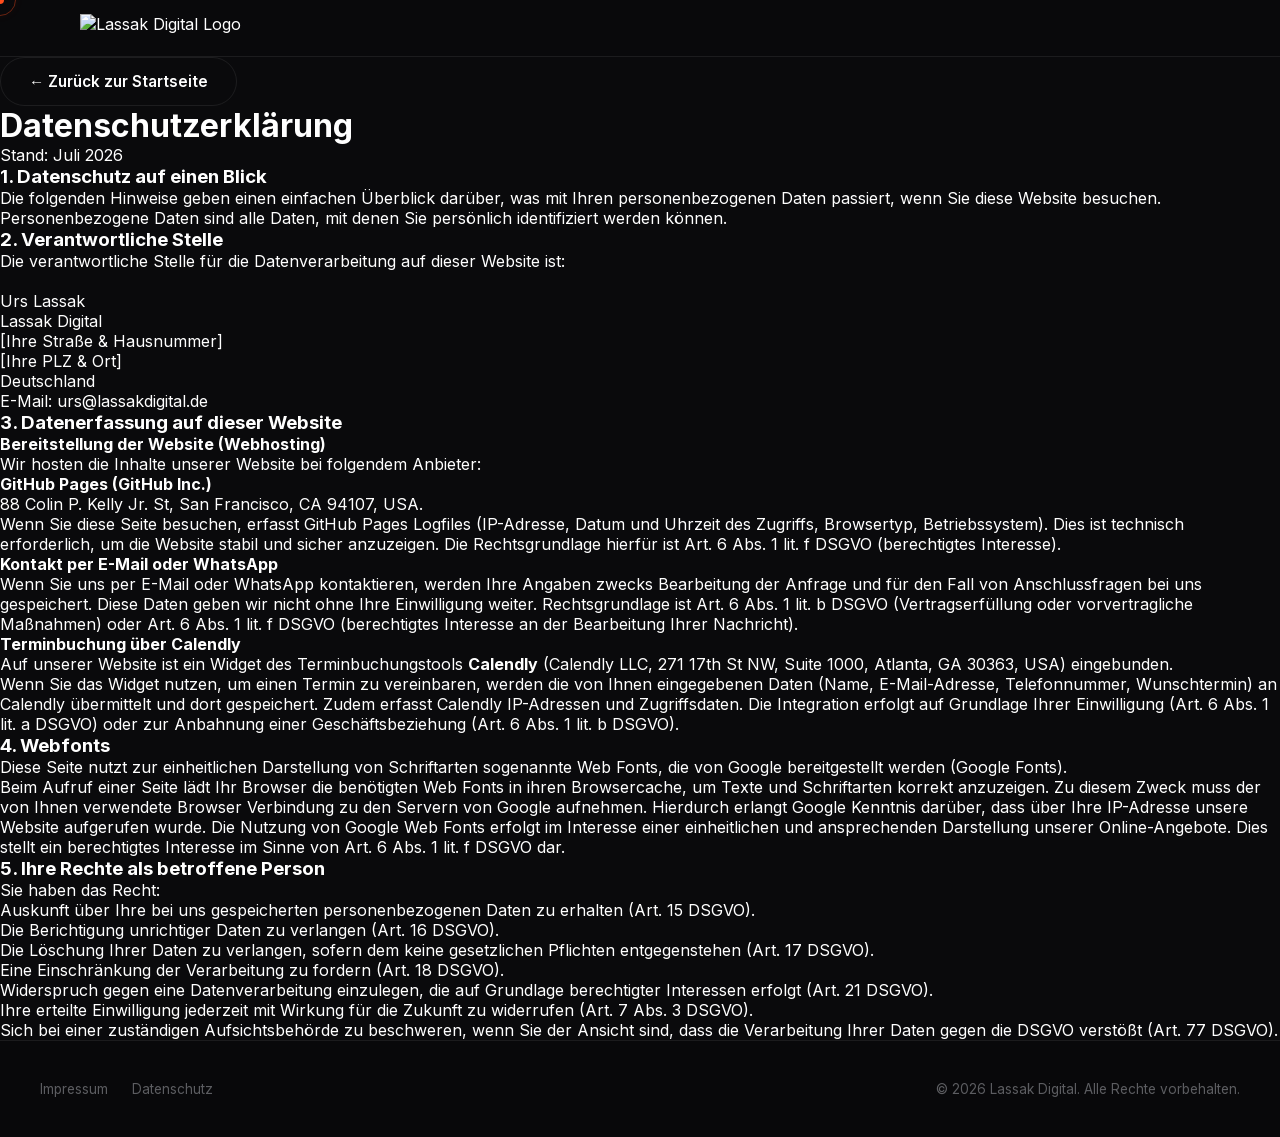
==== commit a48565c1: "fix(F-05): Google Fonts lokal eingebunden zur DSGVO-Konformitaet [AUDIT: HOCH-001]" ====
--- a/datenschutz.html
+++ b/datenschutz.html
@@ -4,8 +4,7 @@
 <meta charset="UTF-8">
 <meta name="viewport" content="width=device-width, initial-scale=1.0">
 <title>Datenschutzerklärung — Lassak Digital</title>
-<link rel="preconnect" href="https://fonts.googleapis.com">
-<link href="https://fonts.googleapis.com/css2?family=Inter:wght@300;400;500;600;700;800&display=swap" rel="stylesheet">
+<link rel="stylesheet" href="fonts/inter.css">
 <link rel="stylesheet" href="style.css">
 </head>
 <body>
--- a/fonts/inter.css
+++ b/fonts/inter.css
@@ -0,0 +1,378 @@
+/* cyrillic-ext */
+@font-face {
+  font-family: 'Inter';
+  font-style: normal;
+  font-weight: 300;
+  font-display: swap;
+  src: url(UcC73FwrK3iLTeHuS_nVMrMxCp50SjIa2JL7W0Q5n-wU.woff2) format('woff2');
+  unicode-range: U+0460-052F, U+1C80-1C8A, U+20B4, U+2DE0-2DFF, U+A640-A69F, U+FE2E-FE2F;
+}
+/* cyrillic */
+@font-face {
+  font-family: 'Inter';
+  font-style: normal;
+  font-weight: 300;
+  font-display: swap;
+  src: url(UcC73FwrK3iLTeHuS_nVMrMxCp50SjIa0ZL7W0Q5n-wU.woff2) format('woff2');
+  unicode-range: U+0301, U+0400-045F, U+0490-0491, U+04B0-04B1, U+2116;
+}
+/* greek-ext */
+@font-face {
+  font-family: 'Inter';
+  font-style: normal;
+  font-weight: 300;
+  font-display: swap;
+  src: url(UcC73FwrK3iLTeHuS_nVMrMxCp50SjIa2ZL7W0Q5n-wU.woff2) format('woff2');
+  unicode-range: U+1F00-1FFF;
+}
+/* greek */
+@font-face {
+  font-family: 'Inter';
+  font-style: normal;
+  font-weight: 300;
+  font-display: swap;
+  src: url(UcC73FwrK3iLTeHuS_nVMrMxCp50SjIa1pL7W0Q5n-wU.woff2) format('woff2');
+  unicode-range: U+0370-0377, U+037A-037F, U+0384-038A, U+038C, U+038E-03A1, U+03A3-03FF;
+}
+/* vietnamese */
+@font-face {
+  font-family: 'Inter';
+  font-style: normal;
+  font-weight: 300;
+  font-display: swap;
+  src: url(UcC73FwrK3iLTeHuS_nVMrMxCp50SjIa2pL7W0Q5n-wU.woff2) format('woff2');
+  unicode-range: U+0102-0103, U+0110-0111, U+0128-0129, U+0168-0169, U+01A0-01A1, U+01AF-01B0, U+0300-0301, U+0303-0304, U+0308-0309, U+0323, U+0329, U+1EA0-1EF9, U+20AB;
+}
+/* latin-ext */
+@font-face {
+  font-family: 'Inter';
+  font-style: normal;
+  font-weight: 300;
+  font-display: swap;
+  src: url(UcC73FwrK3iLTeHuS_nVMrMxCp50SjIa25L7W0Q5n-wU.woff2) format('woff2');
+  unicode-range: U+0100-02BA, U+02BD-02C5, U+02C7-02CC, U+02CE-02D7, U+02DD-02FF, U+0304, U+0308, U+0329, U+1D00-1DBF, U+1E00-1E9F, U+1EF2-1EFF, U+2020, U+20A0-20AB, U+20AD-20C0, U+2113, U+2C60-2C7F, U+A720-A7FF;
+}
+/* latin */
+@font-face {
+  font-family: 'Inter';
+  font-style: normal;
+  font-weight: 300;
+  font-display: swap;
+  src: url(UcC73FwrK3iLTeHuS_nVMrMxCp50SjIa1ZL7W0Q5nw.woff2) format('woff2');
+  unicode-range: U+0000-00FF, U+0131, U+0152-0153, U+02BB-02BC, U+02C6, U+02DA, U+02DC, U+0304, U+0308, U+0329, U+2000-206F, U+20AC, U+2122, U+2191, U+2193, U+2212, U+2215, U+FEFF, U+FFFD;
+}
+/* cyrillic-ext */
+@font-face {
+  font-family: 'Inter';
+  font-style: normal;
+  font-weight: 400;
+  font-display: swap;
+  src: url(UcC73FwrK3iLTeHuS_nVMrMxCp50SjIa2JL7W0Q5n-wU.woff2) format('woff2');
+  unicode-range: U+0460-052F, U+1C80-1C8A, U+20B4, U+2DE0-2DFF, U+A640-A69F, U+FE2E-FE2F;
+}
+/* cyrillic */
+@font-face {
+  font-family: 'Inter';
+  font-style: normal;
+  font-weight: 400;
+  font-display: swap;
+  src: url(UcC73FwrK3iLTeHuS_nVMrMxCp50SjIa0ZL7W0Q5n-wU.woff2) format('woff2');
+  unicode-range: U+0301, U+0400-045F, U+0490-0491, U+04B0-04B1, U+2116;
+}
+/* greek-ext */
+@font-face {
+  font-family: 'Inter';
+  font-style: normal;
+  font-weight: 400;
+  font-display: swap;
+  src: url(UcC73FwrK3iLTeHuS_nVMrMxCp50SjIa2ZL7W0Q5n-wU.woff2) format('woff2');
+  unicode-range: U+1F00-1FFF;
+}
+/* greek */
+@font-face {
+  font-family: 'Inter';
+  font-style: normal;
+  font-weight: 400;
+  font-display: swap;
+  src: url(UcC73FwrK3iLTeHuS_nVMrMxCp50SjIa1pL7W0Q5n-wU.woff2) format('woff2');
+  unicode-range: U+0370-0377, U+037A-037F, U+0384-038A, U+038C, U+038E-03A1, U+03A3-03FF;
+}
+/* vietnamese */
+@font-face {
+  font-family: 'Inter';
+  font-style: normal;
+  font-weight: 400;
+  font-display: swap;
+  src: url(UcC73FwrK3iLTeHuS_nVMrMxCp50SjIa2pL7W0Q5n-wU.woff2) format('woff2');
+  unicode-range: U+0102-0103, U+0110-0111, U+0128-0129, U+0168-0169, U+01A0-01A1, U+01AF-01B0, U+0300-0301, U+0303-0304, U+0308-0309, U+0323, U+0329, U+1EA0-1EF9, U+20AB;
+}
+/* latin-ext */
+@font-face {
+  font-family: 'Inter';
+  font-style: normal;
+  font-weight: 400;
+  font-display: swap;
+  src: url(UcC73FwrK3iLTeHuS_nVMrMxCp50SjIa25L7W0Q5n-wU.woff2) format('woff2');
+  unicode-range: U+0100-02BA, U+02BD-02C5, U+02C7-02CC, U+02CE-02D7, U+02DD-02FF, U+0304, U+0308, U+0329, U+1D00-1DBF, U+1E00-1E9F, U+1EF2-1EFF, U+2020, U+20A0-20AB, U+20AD-20C0, U+2113, U+2C60-2C7F, U+A720-A7FF;
+}
+/* latin */
+@font-face {
+  font-family: 'Inter';
+  font-style: normal;
+  font-weight: 400;
+  font-display: swap;
+  src: url(UcC73FwrK3iLTeHuS_nVMrMxCp50SjIa1ZL7W0Q5nw.woff2) format('woff2');
+  unicode-range: U+0000-00FF, U+0131, U+0152-0153, U+02BB-02BC, U+02C6, U+02DA, U+02DC, U+0304, U+0308, U+0329, U+2000-206F, U+20AC, U+2122, U+2191, U+2193, U+2212, U+2215, U+FEFF, U+FFFD;
+}
+/* cyrillic-ext */
+@font-face {
+  font-family: 'Inter';
+  font-style: normal;
+  font-weight: 500;
+  font-display: swap;
+  src: url(UcC73FwrK3iLTeHuS_nVMrMxCp50SjIa2JL7W0Q5n-wU.woff2) format('woff2');
+  unicode-range: U+0460-052F, U+1C80-1C8A, U+20B4, U+2DE0-2DFF, U+A640-A69F, U+FE2E-FE2F;
+}
+/* cyrillic */
+@font-face {
+  font-family: 'Inter';
+  font-style: normal;
+  font-weight: 500;
+  font-display: swap;
+  src: url(UcC73FwrK3iLTeHuS_nVMrMxCp50SjIa0ZL7W0Q5n-wU.woff2) format('woff2');
+  unicode-range: U+0301, U+0400-045F, U+0490-0491, U+04B0-04B1, U+2116;
+}
+/* greek-ext */
+@font-face {
+  font-family: 'Inter';
+  font-style: normal;
+  font-weight: 500;
+  font-display: swap;
+  src: url(UcC73FwrK3iLTeHuS_nVMrMxCp50SjIa2ZL7W0Q5n-wU.woff2) format('woff2');
+  unicode-range: U+1F00-1FFF;
+}
+/* greek */
+@font-face {
+  font-family: 'Inter';
+  font-style: normal;
+  font-weight: 500;
+  font-display: swap;
+  src: url(UcC73FwrK3iLTeHuS_nVMrMxCp50SjIa1pL7W0Q5n-wU.woff2) format('woff2');
+  unicode-range: U+0370-0377, U+037A-037F, U+0384-038A, U+038C, U+038E-03A1, U+03A3-03FF;
+}
+/* vietnamese */
+@font-face {
+  font-family: 'Inter';
+  font-style: normal;
+  font-weight: 500;
+  font-display: swap;
+  src: url(UcC73FwrK3iLTeHuS_nVMrMxCp50SjIa2pL7W0Q5n-wU.woff2) format('woff2');
+  unicode-range: U+0102-0103, U+0110-0111, U+0128-0129, U+0168-0169, U+01A0-01A1, U+01AF-01B0, U+0300-0301, U+0303-0304, U+0308-0309, U+0323, U+0329, U+1EA0-1EF9, U+20AB;
+}
+/* latin-ext */
+@font-face {
+  font-family: 'Inter';
+  font-style: normal;
+  font-weight: 500;
+  font-display: swap;
+  src: url(UcC73FwrK3iLTeHuS_nVMrMxCp50SjIa25L7W0Q5n-wU.woff2) format('woff2');
+  unicode-range: U+0100-02BA, U+02BD-02C5, U+02C7-02CC, U+02CE-02D7, U+02DD-02FF, U+0304, U+0308, U+0329, U+1D00-1DBF, U+1E00-1E9F, U+1EF2-1EFF, U+2020, U+20A0-20AB, U+20AD-20C0, U+2113, U+2C60-2C7F, U+A720-A7FF;
+}
+/* latin */
+@font-face {
+  font-family: 'Inter';
+  font-style: normal;
+  font-weight: 500;
+  font-display: swap;
+  src: url(UcC73FwrK3iLTeHuS_nVMrMxCp50SjIa1ZL7W0Q5nw.woff2) format('woff2');
+  unicode-range: U+0000-00FF, U+0131, U+0152-0153, U+02BB-02BC, U+02C6, U+02DA, U+02DC, U+0304, U+0308, U+0329, U+2000-206F, U+20AC, U+2122, U+2191, U+2193, U+2212, U+2215, U+FEFF, U+FFFD;
+}
+/* cyrillic-ext */
+@font-face {
+  font-family: 'Inter';
+  font-style: normal;
+  font-weight: 600;
+  font-display: swap;
+  src: url(UcC73FwrK3iLTeHuS_nVMrMxCp50SjIa2JL7W0Q5n-wU.woff2) format('woff2');
+  unicode-range: U+0460-052F, U+1C80-1C8A, U+20B4, U+2DE0-2DFF, U+A640-A69F, U+FE2E-FE2F;
+}
+/* cyrillic */
+@font-face {
+  font-family: 'Inter';
+  font-style: normal;
+  font-weight: 600;
+  font-display: swap;
+  src: url(UcC73FwrK3iLTeHuS_nVMrMxCp50SjIa0ZL7W0Q5n-wU.woff2) format('woff2');
+  unicode-range: U+0301, U+0400-045F, U+0490-0491, U+04B0-04B1, U+2116;
+}
+/* greek-ext */
+@font-face {
+  font-family: 'Inter';
+  font-style: normal;
+  font-weight: 600;
+  font-display: swap;
+  src: url(UcC73FwrK3iLTeHuS_nVMrMxCp50SjIa2ZL7W0Q5n-wU.woff2) format('woff2');
+  unicode-range: U+1F00-1FFF;
+}
+/* greek */
+@font-face {
+  font-family: 'Inter';
+  font-style: normal;
+  font-weight: 600;
+  font-display: swap;
+  src: url(UcC73FwrK3iLTeHuS_nVMrMxCp50SjIa1pL7W0Q5n-wU.woff2) format('woff2');
+  unicode-range: U+0370-0377, U+037A-037F, U+0384-038A, U+038C, U+038E-03A1, U+03A3-03FF;
+}
+/* vietnamese */
+@font-face {
+  font-family: 'Inter';
+  font-style: normal;
+  font-weight: 600;
+  font-display: swap;
+  src: url(UcC73FwrK3iLTeHuS_nVMrMxCp50SjIa2pL7W0Q5n-wU.woff2) format('woff2');
+  unicode-range: U+0102-0103, U+0110-0111, U+0128-0129, U+0168-0169, U+01A0-01A1, U+01AF-01B0, U+0300-0301, U+0303-0304, U+0308-0309, U+0323, U+0329, U+1EA0-1EF9, U+20AB;
+}
+/* latin-ext */
+@font-face {
+  font-family: 'Inter';
+  font-style: normal;
+  font-weight: 600;
+  font-display: swap;
+  src: url(UcC73FwrK3iLTeHuS_nVMrMxCp50SjIa25L7W0Q5n-wU.woff2) format('woff2');
+  unicode-range: U+0100-02BA, U+02BD-02C5, U+02C7-02CC, U+02CE-02D7, U+02DD-02FF, U+0304, U+0308, U+0329, U+1D00-1DBF, U+1E00-1E9F, U+1EF2-1EFF, U+2020, U+20A0-20AB, U+20AD-20C0, U+2113, U+2C60-2C7F, U+A720-A7FF;
+}
+/* latin */
+@font-face {
+  font-family: 'Inter';
+  font-style: normal;
+  font-weight: 600;
+  font-display: swap;
+  src: url(UcC73FwrK3iLTeHuS_nVMrMxCp50SjIa1ZL7W0Q5nw.woff2) format('woff2');
+  unicode-range: U+0000-00FF, U+0131, U+0152-0153, U+02BB-02BC, U+02C6, U+02DA, U+02DC, U+0304, U+0308, U+0329, U+2000-206F, U+20AC, U+2122, U+2191, U+2193, U+2212, U+2215, U+FEFF, U+FFFD;
+}
+/* cyrillic-ext */
+@font-face {
+  font-family: 'Inter';
+  font-style: normal;
+  font-weight: 700;
+  font-display: swap;
+  src: url(UcC73FwrK3iLTeHuS_nVMrMxCp50SjIa2JL7W0Q5n-wU.woff2) format('woff2');
+  unicode-range: U+0460-052F, U+1C80-1C8A, U+20B4, U+2DE0-2DFF, U+A640-A69F, U+FE2E-FE2F;
+}
+/* cyrillic */
+@font-face {
+  font-family: 'Inter';
+  font-style: normal;
+  font-weight: 700;
+  font-display: swap;
+  src: url(UcC73FwrK3iLTeHuS_nVMrMxCp50SjIa0ZL7W0Q5n-wU.woff2) format('woff2');
+  unicode-range: U+0301, U+0400-045F, U+0490-0491, U+04B0-04B1, U+2116;
+}
+/* greek-ext */
+@font-face {
+  font-family: 'Inter';
+  font-style: normal;
+  font-weight: 700;
+  font-display: swap;
+  src: url(UcC73FwrK3iLTeHuS_nVMrMxCp50SjIa2ZL7W0Q5n-wU.woff2) format('woff2');
+  unicode-range: U+1F00-1FFF;
+}
+/* greek */
+@font-face {
+  font-family: 'Inter';
+  font-style: normal;
+  font-weight: 700;
+  font-display: swap;
+  src: url(UcC73FwrK3iLTeHuS_nVMrMxCp50SjIa1pL7W0Q5n-wU.woff2) format('woff2');
+  unicode-range: U+0370-0377, U+037A-037F, U+0384-038A, U+038C, U+038E-03A1, U+03A3-03FF;
+}
+/* vietnamese */
+@font-face {
+  font-family: 'Inter';
+  font-style: normal;
+  font-weight: 700;
+  font-display: swap;
+  src: url(UcC73FwrK3iLTeHuS_nVMrMxCp50SjIa2pL7W0Q5n-wU.woff2) format('woff2');
+  unicode-range: U+0102-0103, U+0110-0111, U+0128-0129, U+0168-0169, U+01A0-01A1, U+01AF-01B0, U+0300-0301, U+0303-0304, U+0308-0309, U+0323, U+0329, U+1EA0-1EF9, U+20AB;
+}
+/* latin-ext */
+@font-face {
+  font-family: 'Inter';
+  font-style: normal;
+  font-weight: 700;
+  font-display: swap;
+  src: url(UcC73FwrK3iLTeHuS_nVMrMxCp50SjIa25L7W0Q5n-wU.woff2) format('woff2');
+  unicode-range: U+0100-02BA, U+02BD-02C5, U+02C7-02CC, U+02CE-02D7, U+02DD-02FF, U+0304, U+0308, U+0329, U+1D00-1DBF, U+1E00-1E9F, U+1EF2-1EFF, U+2020, U+20A0-20AB, U+20AD-20C0, U+2113, U+2C60-2C7F, U+A720-A7FF;
+}
+/* latin */
+@font-face {
+  font-family: 'Inter';
+  font-style: normal;
+  font-weight: 700;
+  font-display: swap;
+  src: url(UcC73FwrK3iLTeHuS_nVMrMxCp50SjIa1ZL7W0Q5nw.woff2) format('woff2');
+  unicode-range: U+0000-00FF, U+0131, U+0152-0153, U+02BB-02BC, U+02C6, U+02DA, U+02DC, U+0304, U+0308, U+0329, U+2000-206F, U+20AC, U+2122, U+2191, U+2193, U+2212, U+2215, U+FEFF, U+FFFD;
+}
+/* cyrillic-ext */
+@font-face {
+  font-family: 'Inter';
+  font-style: normal;
+  font-weight: 800;
+  font-display: swap;
+  src: url(UcC73FwrK3iLTeHuS_nVMrMxCp50SjIa2JL7W0Q5n-wU.woff2) format('woff2');
+  unicode-range: U+0460-052F, U+1C80-1C8A, U+20B4, U+2DE0-2DFF, U+A640-A69F, U+FE2E-FE2F;
+}
+/* cyrillic */
+@font-face {
+  font-family: 'Inter';
+  font-style: normal;
+  font-weight: 800;
+  font-display: swap;
+  src: url(UcC73FwrK3iLTeHuS_nVMrMxCp50SjIa0ZL7W0Q5n-wU.woff2) format('woff2');
+  unicode-range: U+0301, U+0400-045F, U+0490-0491, U+04B0-04B1, U+2116;
+}
+/* greek-ext */
+@font-face {
+  font-family: 'Inter';
+  font-style: normal;
+  font-weight: 800;
+  font-display: swap;
+  src: url(UcC73FwrK3iLTeHuS_nVMrMxCp50SjIa2ZL7W0Q5n-wU.woff2) format('woff2');
+  unicode-range: U+1F00-1FFF;
+}
+/* greek */
+@font-face {
+  font-family: 'Inter';
+  font-style: normal;
+  font-weight: 800;
+  font-display: swap;
+  src: url(UcC73FwrK3iLTeHuS_nVMrMxCp50SjIa1pL7W0Q5n-wU.woff2) format('woff2');
+  unicode-range: U+0370-0377, U+037A-037F, U+0384-038A, U+038C, U+038E-03A1, U+03A3-03FF;
+}
+/* vietnamese */
+@font-face {
+  font-family: 'Inter';
+  font-style: normal;
+  font-weight: 800;
+  font-display: swap;
+  src: url(UcC73FwrK3iLTeHuS_nVMrMxCp50SjIa2pL7W0Q5n-wU.woff2) format('woff2');
+  unicode-range: U+0102-0103, U+0110-0111, U+0128-0129, U+0168-0169, U+01A0-01A1, U+01AF-01B0, U+0300-0301, U+0303-0304, U+0308-0309, U+0323, U+0329, U+1EA0-1EF9, U+20AB;
+}
+/* latin-ext */
+@font-face {
+  font-family: 'Inter';
+  font-style: normal;
+  font-weight: 800;
+  font-display: swap;
+  src: url(UcC73FwrK3iLTeHuS_nVMrMxCp50SjIa25L7W0Q5n-wU.woff2) format('woff2');
+  unicode-range: U+0100-02BA, U+02BD-02C5, U+02C7-02CC, U+02CE-02D7, U+02DD-02FF, U+0304, U+0308, U+0329, U+1D00-1DBF, U+1E00-1E9F, U+1EF2-1EFF, U+2020, U+20A0-20AB, U+20AD-20C0, U+2113, U+2C60-2C7F, U+A720-A7FF;
+}
+/* latin */
+@font-face {
+  font-family: 'Inter';
+  font-style: normal;
+  font-weight: 800;
+  font-display: swap;
+  src: url(UcC73FwrK3iLTeHuS_nVMrMxCp50SjIa1ZL7W0Q5nw.woff2) format('woff2');
+  unicode-range: U+0000-00FF, U+0131, U+0152-0153, U+02BB-02BC, U+02C6, U+02DA, U+02DC, U+0304, U+0308, U+0329, U+2000-206F, U+20AC, U+2122, U+2191, U+2193, U+2212, U+2215, U+FEFF, U+FFFD;
+}
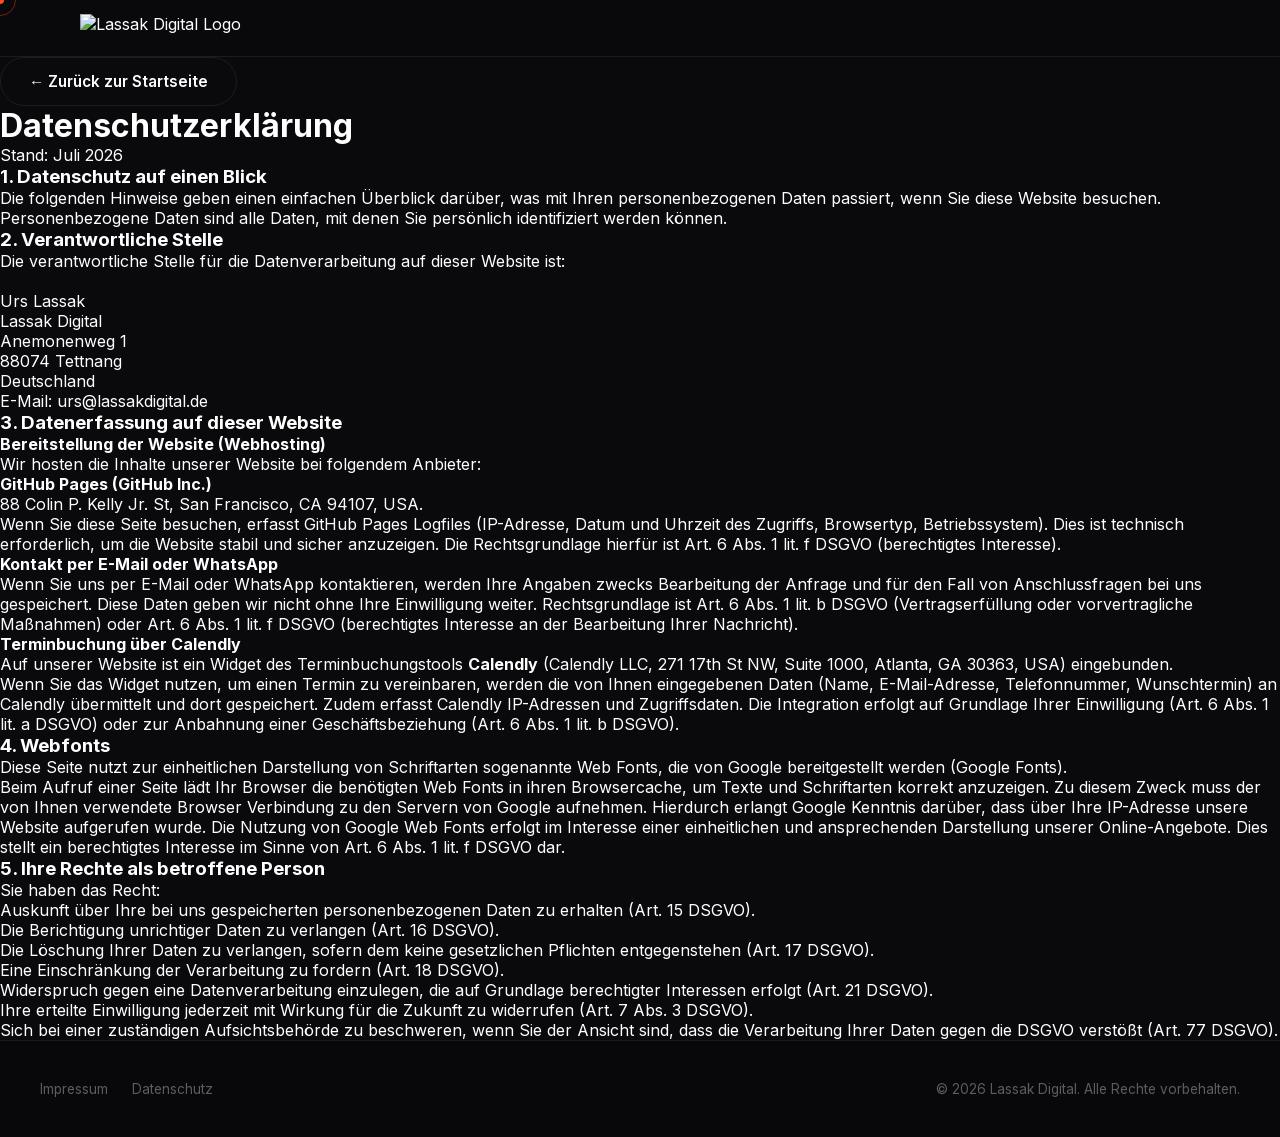
==== commit c2354ef1: "fix(F-06): Anbieter-Kontaktdaten eingepflegt und Platzhalter entfernt [AUDIT: KRITISCH-001]" ====
--- a/datenschutz.html
+++ b/datenschutz.html
@@ -43,8 +43,8 @@
       Die verantwortliche Stelle für die Datenverarbeitung auf dieser Website ist:<br><br>
       Urs Lassak<br>
       Lassak Digital<br>
-      [Ihre Straße & Hausnummer]<br>
-      [Ihre PLZ & Ort]<br>
+      Anemonenweg 1<br>
+      88074 Tettnang<br>
       Deutschland<br>
       E-Mail: urs@lassakdigital.de
     </p>
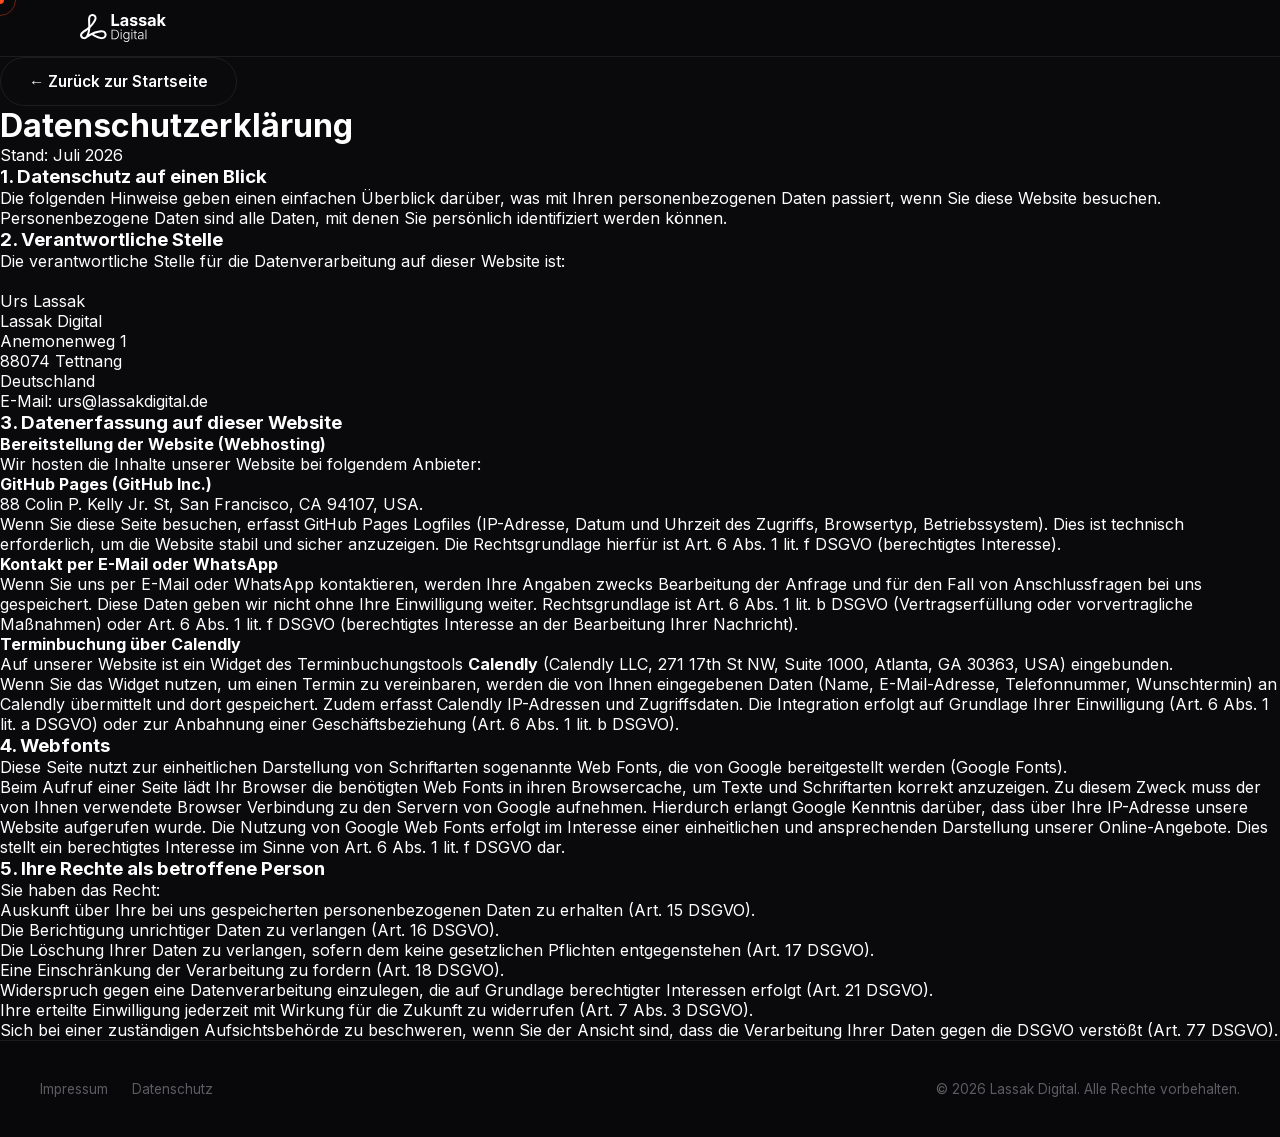
==== commit 1c1dfd9a: "chore: add .gitignore, fix favicon/logo paths, and add untracked assets" ====
--- a/datenschutz.html
+++ b/datenschutz.html
@@ -1,114 +1,146 @@
 <!DOCTYPE html>
 <html lang="de">
+
 <head>
-<meta charset="UTF-8">
-<meta name="viewport" content="width=device-width, initial-scale=1.0">
-<title>Datenschutzerklärung — Lassak Digital</title>
-<link rel="stylesheet" href="fonts/inter.css">
-<link rel="stylesheet" href="style.css">
+  <meta charset="UTF-8">
+  <meta name="viewport" content="width=device-width, initial-scale=1.0">
+  <title>Datenschutzerklärung — Lassak Digital</title>
+  <meta name="description" content="Datenschutzerklärung von Lassak Digital — Informationen über die Erhebung, Verarbeitung und Nutzung personenbezogener Daten auf unserer Website.">
+  <link rel="canonical" href="https://www.lassakdigital.de/datenschutz.html" />
+  <meta name="robots" content="noindex, follow">
+  <link rel="stylesheet" href="fonts/inter.css">
+  <link rel="stylesheet" href="style.css">
+  <link rel="icon" type="image/png" href="favicon-96x96.png" sizes="96x96" />
+  <link rel="icon" type="image/svg+xml" href="favicon.svg" />
+  <link rel="shortcut icon" href="favicon.ico" />
+  <link rel="apple-touch-icon" sizes="180x180" href="apple-touch-icon.png" />
+  <meta name="apple-mobile-web-app-title" content="LassakDigi" />
+  <link rel="manifest" href="site.webmanifest" />
 </head>
+
 <body>
 
-<!-- CURSOR -->
-<div class="cursor" id="cursor"></div>
-<div class="cursor-ring" id="cursorRing"></div>
+  <!-- CURSOR -->
+  <div class="cursor" id="cursor"></div>
+  <div class="cursor-ring" id="cursorRing"></div>
 
-<!-- NAV -->
-<nav>
-  <div class="nav-logo">
-    <a href="index.html" style="display: flex; align-items: center;">
-      <img src="images/logo_lassakdigital-white.svg" alt="Lassak Digital Logo">
-    </a>
+  <!-- NAV -->
+  <nav>
+    <div class="nav-logo">
+      <a href="index.html" style="display: flex; align-items: center;">
+        <img src="images/logo_lassakdigital-white.svg" alt="Lassak Digital Logo">
+      </a>
+    </div>
+  </nav>
+
+  <div class="legal-container reveal">
+    <div class="legal-back-btn">
+      <a href="index.html" class="btn-ghost">← Zurück zur Startseite</a>
+    </div>
+
+    <div class="legal-header">
+      <h1 class="legal-title">Datenschutzerklärung</h1>
+      <p class="legal-meta">Stand: Juli 2026</p>
+    </div>
+
+    <div class="legal-content">
+      <h3>1. Datenschutz auf einen Blick</h3>
+      <p>
+        Die folgenden Hinweise geben einen einfachen Überblick darüber, was mit Ihren personenbezogenen Daten passiert,
+        wenn Sie diese Website besuchen. Personenbezogene Daten sind alle Daten, mit denen Sie persönlich identifiziert
+        werden können.
+      </p>
+
+      <h3>2. Verantwortliche Stelle</h3>
+      <p>
+        Die verantwortliche Stelle für die Datenverarbeitung auf dieser Website ist:<br><br>
+        Urs Lassak<br>
+        Lassak Digital<br>
+        Anemonenweg 1<br>
+        88074 Tettnang<br>
+        Deutschland<br>
+        E-Mail: urs@lassakdigital.de
+      </p>
+
+      <h3>3. Datenerfassung auf dieser Website</h3>
+
+      <h4>Bereitstellung der Website (Webhosting)</h4>
+      <p>
+        Wir hosten die Inhalte unserer Website bei folgendem Anbieter:<br>
+        <strong>GitHub Pages (GitHub Inc.)</strong><br>
+        88 Colin P. Kelly Jr. St, San Francisco, CA 94107, USA.
+      </p>
+      <p>
+        Wenn Sie diese Seite besuchen, erfasst GitHub Pages Logfiles (IP-Adresse, Datum und Uhrzeit des Zugriffs,
+        Browsertyp, Betriebssystem). Dies ist technisch erforderlich, um die Website stabil und sicher anzuzeigen. Die
+        Rechtsgrundlage hierfür ist Art. 6 Abs. 1 lit. f DSGVO (berechtigtes Interesse).
+      </p>
+
+      <h4>Kontakt per E-Mail oder WhatsApp</h4>
+      <p>
+        Wenn Sie uns per E-Mail oder WhatsApp kontaktieren, werden Ihre Angaben zwecks Bearbeitung der Anfrage und für
+        den Fall von Anschlussfragen bei uns gespeichert. Diese Daten geben wir nicht ohne Ihre Einwilligung weiter.
+        Rechtsgrundlage ist Art. 6 Abs. 1 lit. b DSGVO (Vertragserfüllung oder vorvertragliche Maßnahmen) oder Art. 6
+        Abs. 1 lit. f DSGVO (berechtigtes Interesse an der Bearbeitung Ihrer Nachricht).
+      </p>
+
+      <h4>Terminbuchung über Calendly</h4>
+      <p>
+        Auf unserer Website ist ein Widget des Terminbuchungstools <strong>Calendly</strong> (Calendly LLC, 271 17th St
+        NW, Suite 1000, Atlanta, GA 30363, USA) eingebunden.
+      </p>
+      <p>
+        Wenn Sie das Widget nutzen, um einen Termin zu vereinbaren, werden die von Ihnen eingegebenen Daten (Name,
+        E-Mail-Adresse, Telefonnummer, Wunschtermin) an Calendly übermittelt und dort gespeichert. Zudem erfasst
+        Calendly IP-Adressen und Zugriffsdaten. Die Integration erfolgt auf Grundlage Ihrer Einwilligung (Art. 6 Abs. 1
+        lit. a DSGVO) oder zur Anbahnung einer Geschäftsbeziehung (Art. 6 Abs. 1 lit. b DSGVO).
+      </p>
+
+      <h3>4. Webfonts</h3>
+      <p>
+        Diese Seite nutzt zur einheitlichen Darstellung von Schriftarten sogenannte Web Fonts, die von Google
+        bereitgestellt werden (Google Fonts).
+      </p>
+      <p>
+        Beim Aufruf einer Seite lädt Ihr Browser die benötigten Web Fonts in ihren Browsercache, um Texte und
+        Schriftarten korrekt anzuzeigen. Zu diesem Zweck muss der von Ihnen verwendete Browser Verbindung zu den Servern
+        von Google aufnehmen. Hierdurch erlangt Google Kenntnis darüber, dass über Ihre IP-Adresse unsere Website
+        aufgerufen wurde. Die Nutzung von Google Web Fonts erfolgt im Interesse einer einheitlichen und ansprechenden
+        Darstellung unserer Online-Angebote. Dies stellt ein berechtigtes Interesse im Sinne von Art. 6 Abs. 1 lit. f
+        DSGVO dar.
+      </p>
+
+      <h3>5. Ihre Rechte als betroffene Person</h3>
+      <p>
+        Sie haben das Recht:
+      </p>
+      <ul>
+        <li>Auskunft über Ihre bei uns gespeicherten personenbezogenen Daten zu erhalten (Art. 15 DSGVO).</li>
+        <li>Die Berichtigung unrichtiger Daten zu verlangen (Art. 16 DSGVO).</li>
+        <li>Die Löschung Ihrer Daten zu verlangen, sofern dem keine gesetzlichen Pflichten entgegenstehen (Art. 17
+          DSGVO).</li>
+        <li>Eine Einschränkung der Verarbeitung zu fordern (Art. 18 DSGVO).</li>
+        <li>Widerspruch gegen eine Datenverarbeitung einzulegen, die auf Grundlage berechtigter Interessen erfolgt (Art.
+          21 DSGVO).</li>
+        <li>Ihre erteilte Einwilligung jederzeit mit Wirkung für die Zukunft zu widerrufen (Art. 7 Abs. 3 DSGVO).</li>
+        <li>Sich bei einer zuständigen Aufsichtsbehörde zu beschweren, wenn Sie der Ansicht sind, dass die Verarbeitung
+          Ihrer Daten gegen die DSGVO verstößt (Art. 77 DSGVO).</li>
+      </ul>
+    </div>
   </div>
-</nav>
 
-<div class="legal-container reveal">
-  <div class="legal-back-btn">
-    <a href="index.html" class="btn-ghost">← Zurück zur Startseite</a>
-  </div>
-  
-  <div class="legal-header">
-    <h1 class="legal-title">Datenschutzerklärung</h1>
-    <p class="legal-meta">Stand: Juli 2026</p>
-  </div>
-  
-  <div class="legal-content">
-    <h3>1. Datenschutz auf einen Blick</h3>
-    <p>
-      Die folgenden Hinweise geben einen einfachen Überblick darüber, was mit Ihren personenbezogenen Daten passiert, wenn Sie diese Website besuchen. Personenbezogene Daten sind alle Daten, mit denen Sie persönlich identifiziert werden können.
-    </p>
+  <!-- FOOTER -->
+  <footer>
+    <div class="footer-inner">
+      <div class="footer-links">
+        <a href="impressum.html">Impressum</a>
+        <a href="datenschutz.html">Datenschutz</a>
+      </div>
+      <p class="copyright">&copy; 2026 Lassak Digital. Alle Rechte vorbehalten.</p>
+    </div>
+  </footer>
 
-    <h3>2. Verantwortliche Stelle</h3>
-    <p>
-      Die verantwortliche Stelle für die Datenverarbeitung auf dieser Website ist:<br><br>
-      Urs Lassak<br>
-      Lassak Digital<br>
-      Anemonenweg 1<br>
-      88074 Tettnang<br>
-      Deutschland<br>
-      E-Mail: urs@lassakdigital.de
-    </p>
+  <script src="js/main.js"></script>
+</body>
 
-    <h3>3. Datenerfassung auf dieser Website</h3>
-    
-    <h4>Bereitstellung der Website (Webhosting)</h4>
-    <p>
-      Wir hosten die Inhalte unserer Website bei folgendem Anbieter:<br>
-      <strong>GitHub Pages (GitHub Inc.)</strong><br>
-      88 Colin P. Kelly Jr. St, San Francisco, CA 94107, USA.
-    </p>
-    <p>
-      Wenn Sie diese Seite besuchen, erfasst GitHub Pages Logfiles (IP-Adresse, Datum und Uhrzeit des Zugriffs, Browsertyp, Betriebssystem). Dies ist technisch erforderlich, um die Website stabil und sicher anzuzeigen. Die Rechtsgrundlage hierfür ist Art. 6 Abs. 1 lit. f DSGVO (berechtigtes Interesse).
-    </p>
-
-    <h4>Kontakt per E-Mail oder WhatsApp</h4>
-    <p>
-      Wenn Sie uns per E-Mail oder WhatsApp kontaktieren, werden Ihre Angaben zwecks Bearbeitung der Anfrage und für den Fall von Anschlussfragen bei uns gespeichert. Diese Daten geben wir nicht ohne Ihre Einwilligung weiter. Rechtsgrundlage ist Art. 6 Abs. 1 lit. b DSGVO (Vertragserfüllung oder vorvertragliche Maßnahmen) oder Art. 6 Abs. 1 lit. f DSGVO (berechtigtes Interesse an der Bearbeitung Ihrer Nachricht).
-    </p>
-
-    <h4>Terminbuchung über Calendly</h4>
-    <p>
-      Auf unserer Website ist ein Widget des Terminbuchungstools <strong>Calendly</strong> (Calendly LLC, 271 17th St NW, Suite 1000, Atlanta, GA 30363, USA) eingebunden. 
-    </p>
-    <p>
-      Wenn Sie das Widget nutzen, um einen Termin zu vereinbaren, werden die von Ihnen eingegebenen Daten (Name, E-Mail-Adresse, Telefonnummer, Wunschtermin) an Calendly übermittelt und dort gespeichert. Zudem erfasst Calendly IP-Adressen und Zugriffsdaten. Die Integration erfolgt auf Grundlage Ihrer Einwilligung (Art. 6 Abs. 1 lit. a DSGVO) oder zur Anbahnung einer Geschäftsbeziehung (Art. 6 Abs. 1 lit. b DSGVO).
-    </p>
-
-    <h3>4. Webfonts</h3>
-    <p>
-      Diese Seite nutzt zur einheitlichen Darstellung von Schriftarten sogenannte Web Fonts, die von Google bereitgestellt werden (Google Fonts). 
-    </p>
-    <p>
-      Beim Aufruf einer Seite lädt Ihr Browser die benötigten Web Fonts in ihren Browsercache, um Texte und Schriftarten korrekt anzuzeigen. Zu diesem Zweck muss der von Ihnen verwendete Browser Verbindung zu den Servern von Google aufnehmen. Hierdurch erlangt Google Kenntnis darüber, dass über Ihre IP-Adresse unsere Website aufgerufen wurde. Die Nutzung von Google Web Fonts erfolgt im Interesse einer einheitlichen und ansprechenden Darstellung unserer Online-Angebote. Dies stellt ein berechtigtes Interesse im Sinne von Art. 6 Abs. 1 lit. f DSGVO dar.
-    </p>
-
-    <h3>5. Ihre Rechte als betroffene Person</h3>
-    <p>
-      Sie haben das Recht:
-    </p>
-    <ul>
-      <li>Auskunft über Ihre bei uns gespeicherten personenbezogenen Daten zu erhalten (Art. 15 DSGVO).</li>
-      <li>Die Berichtigung unrichtiger Daten zu verlangen (Art. 16 DSGVO).</li>
-      <li>Die Löschung Ihrer Daten zu verlangen, sofern dem keine gesetzlichen Pflichten entgegenstehen (Art. 17 DSGVO).</li>
-      <li>Eine Einschränkung der Verarbeitung zu fordern (Art. 18 DSGVO).</li>
-      <li>Widerspruch gegen eine Datenverarbeitung einzulegen, die auf Grundlage berechtigter Interessen erfolgt (Art. 21 DSGVO).</li>
-      <li>Ihre erteilte Einwilligung jederzeit mit Wirkung für die Zukunft zu widerrufen (Art. 7 Abs. 3 DSGVO).</li>
-      <li>Sich bei einer zuständigen Aufsichtsbehörde zu beschweren, wenn Sie der Ansicht sind, dass die Verarbeitung Ihrer Daten gegen die DSGVO verstößt (Art. 77 DSGVO).</li>
-    </ul>
-  </div>
-</div>
-
-<!-- FOOTER -->
-<footer>
-  <div class="footer-inner">
-    <div class="footer-links">
-      <a href="impressum.html">Impressum</a>
-      <a href="datenschutz.html">Datenschutz</a>
-    </div>
-    <p class="copyright">&copy; 2026 Lassak Digital. Alle Rechte vorbehalten.</p>
-  </div>
-</footer>
-
-<script src="js/main.js"></script>
-</body>
-</html>
+</html>
--- a/style.css
+++ b/style.css
@@ -488,20 +488,6 @@
   align-items: center;
 }
 
-.hero-badge {
-  background-color: var(--bg-secondary);
-  border: 1px solid var(--border-color);
-  color: var(--accent);
-  padding: 8px 16px;
-  border-radius: 30px;
-  font-size: 0.8rem;
-  font-weight: 600;
-  text-transform: uppercase;
-  letter-spacing: 0.1em;
-  margin-bottom: 28px;
-  display: inline-block;
-}
-
 .hero h1 {
   font-family: var(--font-display);
   font-size: 2.8rem;
@@ -542,232 +528,253 @@
   }
 }
 
-.hero-ctas {
+/* Scroll-Down Button */
+.hero-scroll-btn {
+  position: absolute;
+  bottom: 40px;
+  left: 50%;
+  transform: translateX(-50%);
+  color: var(--text-primary);
+  z-index: 5;
+  transition: color var(--transition-smooth), transform var(--transition-smooth);
+  display: block;
+}
+
+.hero-scroll-btn:hover {
+  color: var(--accent);
+  transform: translateX(-50%) scale(1.2);
+}
+
+.hero-scroll-btn svg {
+  display: block;
+  width: 36px;
+  height: 36px;
+  animation: arrowBounce 2.5s infinite ease-in-out;
+}
+
+@keyframes arrowBounce {
+  0%, 100% {
+    transform: translateY(0);
+  }
+  50% {
+    transform: translateY(10px);
+  }
+}
+
+/* --------------------------------------------------------------------------
+   Process Features Section
+   -------------------------------------------------------------------------- */
+.process-features {
+  border-bottom: 1px solid var(--border-color);
+}
+
+.process-inner {
+  max-width: 1200px;
+  margin: 0 auto;
+}
+
+.process-header {
+  text-align: center;
+  max-width: 800px;
+  margin: 0 auto 50px auto;
+}
+
+.process-grid {
+  display: grid;
+  grid-template-columns: 1fr;
+  gap: 24px;
+}
+
+@media (min-width: 768px) {
+  .process-grid {
+    grid-template-columns: repeat(2, 1fr);
+    gap: 30px;
+  }
+}
+
+.process-card {
+  background-color: var(--bg-secondary);
+  border: 1px solid var(--border-color);
+  padding: 35px 30px;
+  border-radius: 16px;
+  transition: all var(--transition-smooth);
   display: flex;
   flex-direction: column;
-  gap: 16px;
-  width: 100%;
-  max-width: 480px;
-  margin-bottom: 60px;
-}
-
-@media (min-width: 480px) {
-  .hero-ctas {
-    flex-direction: row;
-    justify-content: center;
-    max-width: none;
-  }
-}
-
-/* Hero Stats Bar */
-.hero-stats {
-  display: grid;
-  grid-template-columns: repeat(2, 1fr);
-  gap: 16px;
-  width: 100%;
-  max-width: 720px;
-  padding: 0 10px;
-}
-
-@media (min-width: 768px) {
-  .hero-stats {
-    grid-template-columns: repeat(4, 1fr);
-  }
-}
-
-.stat-card {
-  background-color: var(--bg-card);
-  border: 1px solid var(--border-color);
-  padding: 20px;
-  border-radius: 12px;
-  backdrop-filter: blur(8px);
-  -webkit-backdrop-filter: blur(8px);
-  transition: border-color var(--transition-smooth), transform var(--transition-smooth);
-}
-
-.stat-card:hover {
-  border-color: var(--border-hover);
-  transform: translateY(-4px);
-}
-
-.hero-stat-label {
-  font-size: 0.8rem;
-  color: var(--text-muted);
-  text-transform: uppercase;
-  letter-spacing: 0.08em;
-  margin-bottom: 8px;
-}
-
-.hero-stat-val {
+  gap: 15px;
+}
+
+.process-card:hover {
+  transform: translateY(-5px);
+  border-color: var(--accent);
+  box-shadow: var(--shadow-accent);
+}
+
+.process-num {
+  font-family: var(--font-display);
+  font-size: 2rem;
+  font-weight: 800;
+  color: var(--accent-dim);
+  transition: color var(--transition-smooth);
+}
+
+.process-card:hover .process-num {
+  color: var(--accent);
+}
+
+.process-card h3 {
   font-family: var(--font-display);
   font-size: 1.35rem;
   font-weight: 700;
   color: var(--text-primary);
 }
 
-.hero-stat-val span {
-  color: var(--accent);
-  margin-left: 4px;
+.process-card p {
+  color: var(--text-secondary);
+  font-size: 1rem;
+  line-height: 1.6;
 }
 
 /* --------------------------------------------------------------------------
-   About Section
+   Workflow Section
    -------------------------------------------------------------------------- */
-.about-inner {
-  display: grid;
-  grid-template-columns: 1fr;
-  gap: 60px;
-  align-items: center;
-}
-
-@media (min-width: 1024px) {
-  .about-inner {
-    grid-template-columns: 1fr 1.1fr;
-    gap: 80px;
-  }
-}
-
-/* Left side visual cards */
-.about-visual {
-  position: relative;
-}
-
-.about-visual-inner {
-  display: flex;
-  flex-direction: column;
-  gap: 20px;
-  z-index: 2;
-  position: relative;
-}
-
-.visual-card {
-  background-color: var(--bg-secondary);
-  border: 1px solid var(--border-color);
-  padding: 28px;
-  border-radius: 16px;
-  transition: transform var(--transition-smooth), border-color var(--transition-smooth), box-shadow var(--transition-smooth);
-}
-
-.visual-card:hover {
-  transform: translateX(8px);
-  border-color: var(--border-hover);
-  box-shadow: var(--shadow-accent);
-}
-
-.visual-num {
-  font-family: var(--font-display);
-  font-size: 1.8rem;
-  font-weight: 800;
-  color: var(--accent-dim);
-  margin-bottom: 12px;
-  transition: color var(--transition-smooth);
-}
-
-.visual-card:hover .visual-num {
-  color: var(--accent);
-}
-
-.visual-card h3 {
-  font-family: var(--font-display);
-  font-size: 1.25rem;
-  font-weight: 700;
-  margin-bottom: 8px;
-}
-
-.visual-card p {
-  color: var(--text-secondary);
-  font-size: 0.95rem;
-  line-height: 1.5;
-}
-
-.about-visual-accent {
-  position: absolute;
-  top: -10%;
-  left: -10%;
-  width: 80%;
-  height: 80%;
-  background: radial-gradient(circle, var(--accent-dim) 0%, transparent 70%);
-  z-index: 1;
-  pointer-events: none;
-}
-
-/* Right side content */
-.about-text {
-  display: flex;
-  flex-direction: column;
-}
-
-.lead-text {
-  font-size: 1.15rem;
-  line-height: 1.6;
-  color: var(--text-primary);
-  margin-bottom: 24px;
-  font-weight: 500;
-}
-
-.about-text p {
-  color: var(--text-secondary);
-  line-height: 1.65;
-  margin-bottom: 20px;
-}
-
-.about-text p strong {
-  color: var(--text-primary);
-}
-
-/* --------------------------------------------------------------------------
-   Variants Section
-   -------------------------------------------------------------------------- */
-.variants {
+.workflow {
   background-color: rgba(18, 18, 22, 0.3);
   border-top: 1px solid var(--border-color);
   border-bottom: 1px solid var(--border-color);
-}
-
-.variants-header {
+  padding: 80px 0;
+}
+
+@media (min-width: 1024px) {
+  .workflow {
+    padding: 100px 0;
+  }
+}
+
+.workflow-header {
   text-align: center;
   max-width: 800px;
   margin: 0 auto 60px;
 }
 
-.variants-header .section-subtitle {
+.workflow-header .section-subtitle {
   color: var(--text-secondary);
   font-size: 1.1rem;
-}
-
-/* Grid layout for variants */
-.variants-grid {
-  display: grid;
-  grid-template-columns: 1fr;
-  gap: 32px;
-  align-items: start;
-}
-
-@media (min-width: 1024px) {
-  .variants-grid {
-    grid-template-columns: repeat(3, 1fr);
-  }
-}
-
-.variant-card {
+  margin-top: 12px;
+}
+
+.timeline {
+  counter-reset: step-counter;
+  position: relative;
+  max-width: 1000px;
+  margin: 0 auto;
+  padding: 20px 0;
+  list-style: none;
+}
+
+/* Vertical line */
+.timeline::before {
+  content: '';
+  position: absolute;
+  top: 0;
+  bottom: 0;
+  left: 20px;
+  width: 2px;
+  background: linear-gradient(
+    to bottom,
+    rgba(255, 77, 28, 0.05),
+    var(--accent) 15%,
+    var(--accent) 85%,
+    rgba(255, 77, 28, 0.05)
+  );
+  z-index: 1;
+}
+
+@media (min-width: 768px) {
+  .timeline::before {
+    left: 50%;
+    transform: translateX(-50%);
+  }
+}
+
+.timeline-step {
+  position: relative;
+  margin-bottom: 48px;
+  width: 100%;
+  counter-increment: step-counter;
+  z-index: 2;
+}
+
+.timeline-step:last-child {
+  margin-bottom: 0;
+}
+
+/* Numbered dot on timeline using CSS counter and pseudo-element */
+.timeline-step::before {
+  content: counter(step-counter);
+  position: absolute;
+  top: 28px;
+  left: 20px;
+  transform: translate(-50%, -50%);
+  width: 32px;
+  height: 32px;
+  border-radius: 50%;
+  background-color: var(--bg-primary);
+  border: 2px solid var(--accent);
+  color: var(--accent);
+  font-family: var(--font-display);
+  font-size: 0.85rem;
+  font-weight: 800;
+  display: flex;
+  align-items: center;
+  justify-content: center;
+  z-index: 3;
+  box-shadow: 0 0 8px var(--accent-dim);
+  transition: border-color var(--transition-smooth), background-color var(--transition-smooth), color var(--transition-smooth), box-shadow var(--transition-smooth);
+}
+
+@media (min-width: 768px) {
+  .timeline-step::before {
+    left: 50%;
+    width: 36px;
+    height: 36px;
+    font-size: 0.9rem;
+    top: 36px;
+  }
+}
+
+.timeline-step:hover::before {
+  background-color: var(--accent);
+  color: var(--text-primary);
+  box-shadow: 0 0 15px var(--accent);
+}
+
+/* Card styling */
+.workflow-card {
   background-color: var(--bg-secondary);
   border: 1px solid var(--border-color);
   border-radius: 20px;
-  padding: 40px 24px;
+  padding: 32px 24px;
+  margin-left: 45px;
+  width: calc(100% - 45px);
   position: relative;
   transition: transform var(--transition-smooth), border-color var(--transition-smooth), box-shadow var(--transition-smooth);
-  display: flex;
-  flex-direction: column;
-  height: 100%;
-}
-
-.variant-card:hover {
-  transform: translateY(-8px);
-  border-color: var(--border-hover);
+}
+
+@media (min-width: 768px) {
+  .workflow-card {
+    width: calc(50% - 35px);
+    margin-left: 0;
+    padding: 36px;
+  }
+}
+
+.workflow-card:hover {
+  transform: translateY(-5px);
+  border-color: var(--accent);
   box-shadow: var(--shadow-accent);
 }
 
-.variant-badge {
+.workflow-badge {
   font-size: 0.75rem;
   font-weight: 700;
   text-transform: uppercase;
@@ -776,144 +783,58 @@
   margin-bottom: 12px;
 }
 
-.variant-name {
+.workflow-badge::before {
+  content: "Schritt " counter(step-counter);
+}
+
+.workflow-title {
   font-family: var(--font-display);
-  font-size: 1.5rem;
+  font-size: 1.35rem;
   font-weight: 800;
-  margin-bottom: 8px;
-  line-height: 1.2;
-}
-
-.variant-desc {
-  font-size: 0.95rem;
-  color: var(--text-secondary);
-  margin-bottom: 24px;
-  line-height: 1.4;
-}
-
-.variant-target {
+  margin-bottom: 16px;
+  line-height: 1.25;
+  color: var(--text-primary);
+}
+
+@media (min-width: 1024px) {
+  .workflow-title {
+    font-size: 1.5rem;
+  }
+}
+
+.workflow-target {
   font-size: 0.9rem;
   color: var(--text-secondary);
   background-color: rgba(10, 10, 12, 0.5);
   border: 1px solid var(--border-color);
-  padding: 16px;
+  padding: 14px 18px;
   border-radius: 8px;
-  margin-bottom: 28px;
+  margin-bottom: 20px;
   line-height: 1.5;
 }
 
-.variant-target span {
-  display: block;
+.workflow-target span {
   font-weight: 700;
   color: var(--text-primary);
-  margin-bottom: 4px;
-}
-
-.variant-card .accent-line {
-  margin-bottom: 28px;
-}
-
-/* Timeline/Steps style */
-.timeline {
-  position: relative;
-  padding-left: 28px;
-  margin-bottom: 40px;
-  flex-grow: 1;
-}
-
-.timeline::before {
-  content: '';
-  position: absolute;
-  top: 8px;
-  left: 10px;
-  bottom: 8px;
-  width: 2px;
-  background-color: var(--border-color);
-  z-index: 1;
-}
-
-.timeline-item {
-  position: relative;
-  margin-bottom: 24px;
-}
-
-.timeline-item:last-child {
-  margin-bottom: 0;
-}
-
-.timeline-step {
-  position: absolute;
-  top: 0;
-  left: -28px;
-  width: 22px;
-  height: 22px;
-  background-color: var(--bg-secondary);
-  border: 2px solid var(--border-color);
-  border-radius: 50%;
-  display: flex;
-  align-items: center;
-  justify-content: center;
-  font-size: 0.75rem;
-  font-weight: 800;
-  color: var(--text-muted);
-  z-index: 2;
-  transition: background-color var(--transition-smooth), border-color var(--transition-smooth), color var(--transition-smooth);
-}
-
-.variant-card:hover .timeline-step {
-  border-color: var(--accent);
-  color: var(--accent);
-}
-
-.timeline-content h4 {
-  font-family: var(--font-display);
-  font-size: 1rem;
-  font-weight: 700;
-  margin-bottom: 6px;
-  color: var(--text-primary);
-  line-height: 1.3;
-}
-
-.timeline-content p {
-  font-size: 0.85rem;
+}
+
+.workflow-desc {
+  font-size: 0.9rem;
   color: var(--text-secondary);
-  line-height: 1.5;
-}
-
-.variant-cta {
-  margin-top: auto;
-  width: 100%;
-}
-
-.variant-btn {
-  width: 100%;
-  text-align: center;
-}
-
-/* Highlighted Popular Card styles */
-.variant-card.popular {
-  border-color: rgba(255, 77, 28, 0.3);
-  box-shadow: 0 10px 40px -15px rgba(255, 77, 28, 0.1);
-}
-
-.variant-card.popular:hover {
-  border-color: var(--accent);
-  box-shadow: 0 15px 45px -10px rgba(255, 77, 28, 0.25);
-}
-
-.popular-ribbon {
-  position: absolute;
-  top: 20px;
-  right: 20px;
-  background-color: var(--accent-dim);
-  border: 1px solid var(--accent);
-  color: var(--accent);
-  font-size: 0.7rem;
-  font-weight: 700;
-  text-transform: uppercase;
-  padding: 4px 10px;
-  border-radius: 20px;
-  letter-spacing: 0.05em;
+  line-height: 1.6;
+}
+
+@media (min-width: 768px) {
+  /* Alternating layouts */
+  .timeline-step:nth-child(odd) .workflow-card {
+    margin-left: 0;
+    margin-right: auto;
+  }
+  
+  .timeline-step:nth-child(even) .workflow-card {
+    margin-left: auto;
+    margin-right: 0;
+  }
 }
 
 /* --------------------------------------------------------------------------
@@ -957,6 +878,40 @@
   border-radius: 16px;
   overflow: hidden;
   box-shadow: var(--shadow-main);
+}
+
+.calendly-placeholder {
+  width: 100%;
+  height: 600px;
+  display: flex;
+  flex-direction: column;
+  align-items: center;
+  justify-content: center;
+  padding: 40px;
+  text-align: center;
+  background-color: var(--bg-secondary);
+}
+
+.calendly-placeholder-icon {
+  font-size: 2.8rem;
+  color: var(--accent);
+  margin-bottom: 20px;
+}
+
+.calendly-placeholder-title {
+  font-family: var(--font-display);
+  font-size: 1.3rem;
+  font-weight: 700;
+  margin-bottom: 12px;
+  color: var(--text-primary);
+}
+
+.calendly-placeholder-text {
+  font-size: 0.9rem;
+  color: var(--text-secondary);
+  max-width: 380px;
+  line-height: 1.6;
+  margin-bottom: 28px;
 }
 
 .contact-sidebar {
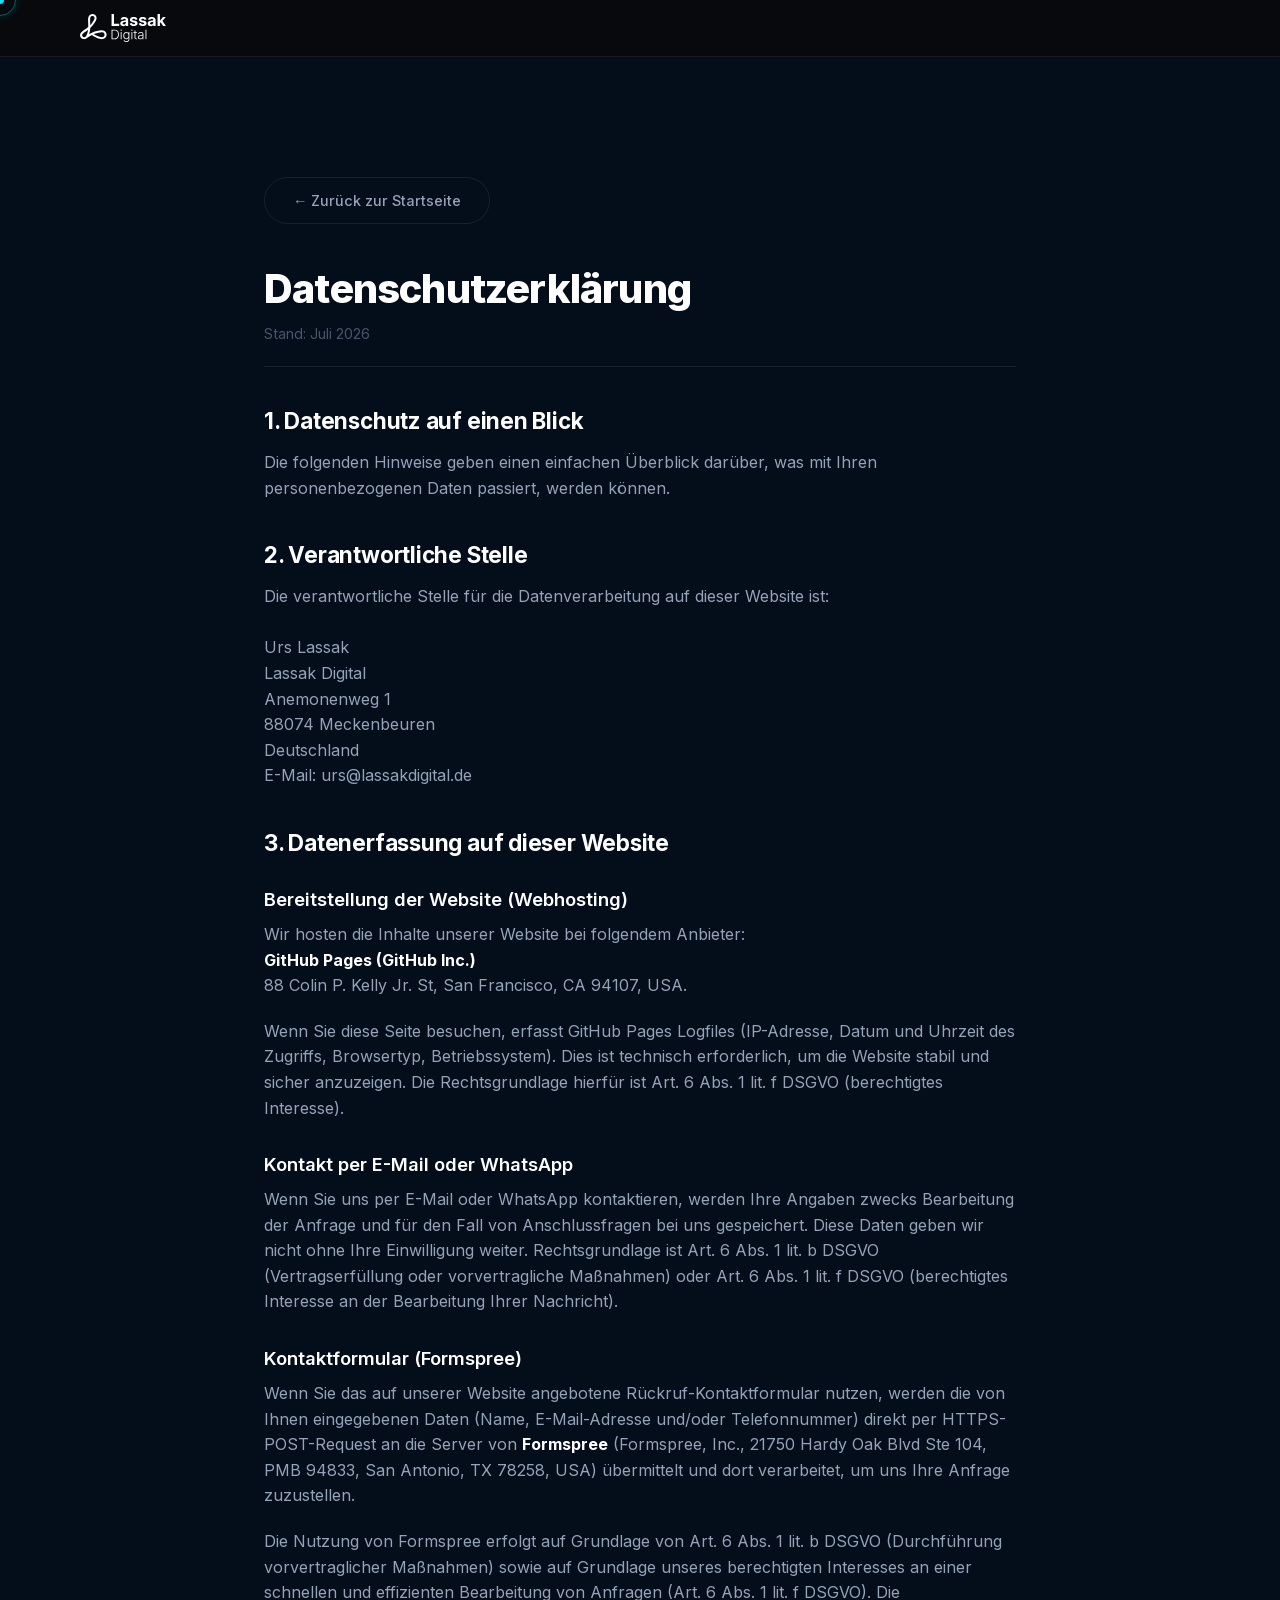
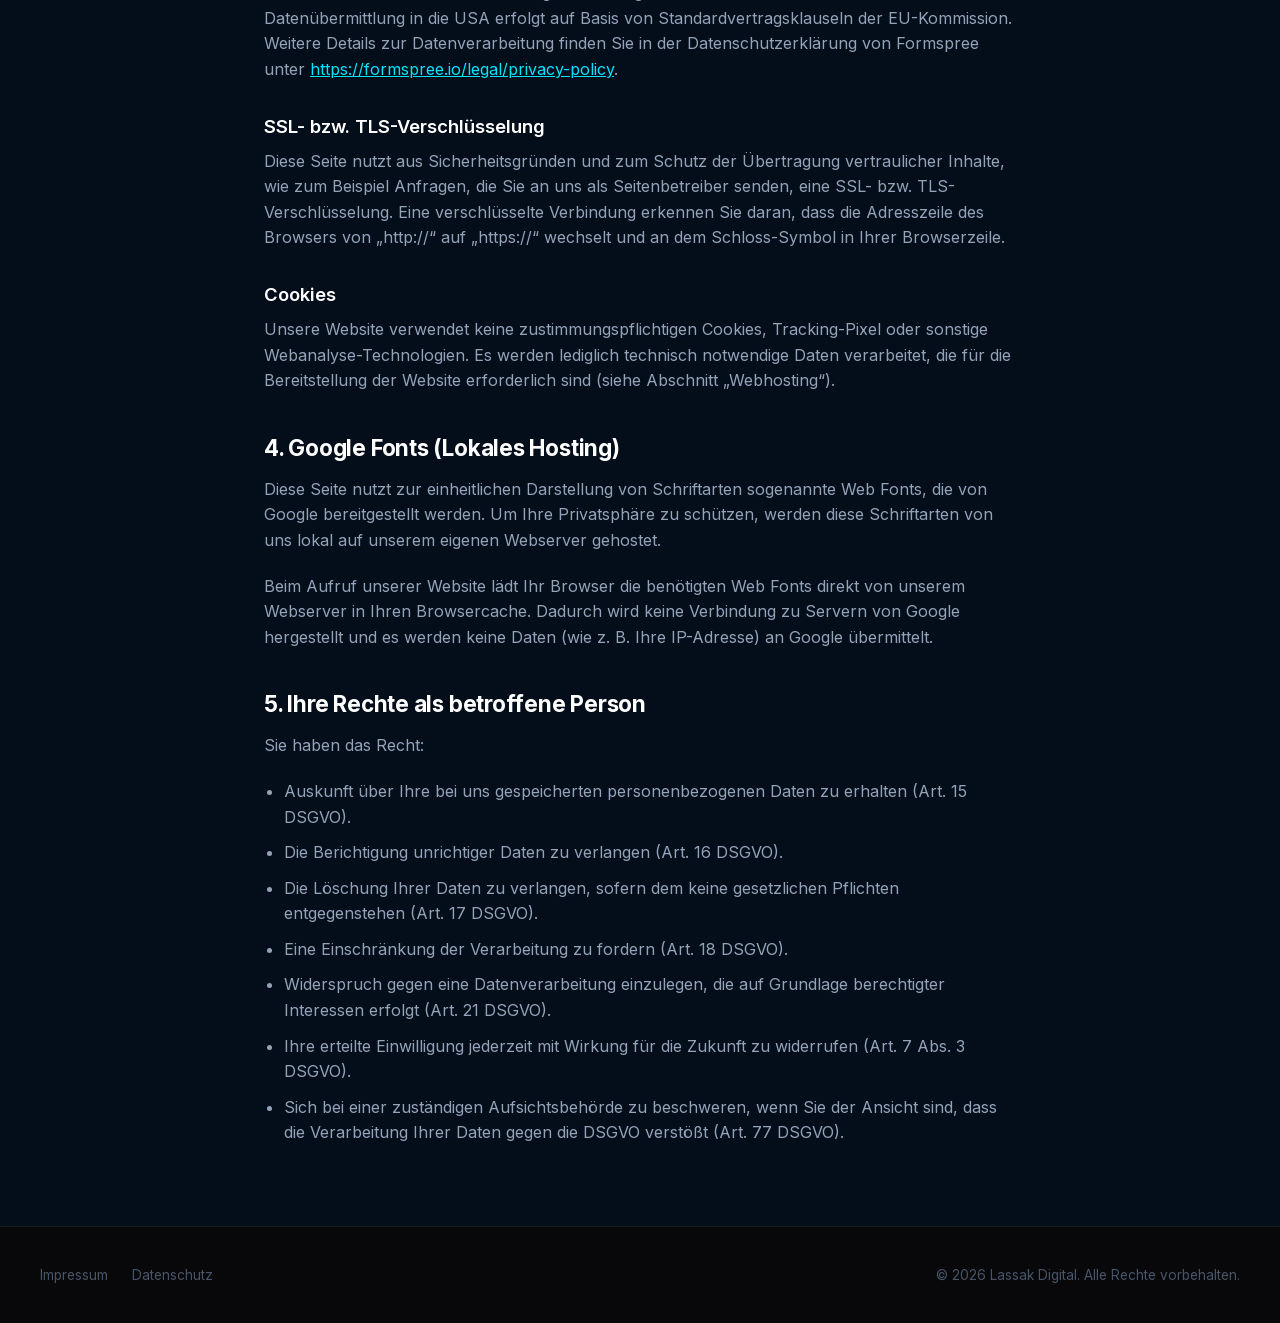
==== commit 4264911e: "feat: formspree integration und neues dark-theme" ====
--- a/datenschutz.html
+++ b/datenschutz.html
@@ -47,7 +47,6 @@
       <h3>1. Datenschutz auf einen Blick</h3>
       <p>
         Die folgenden Hinweise geben einen einfachen Überblick darüber, was mit Ihren personenbezogenen Daten passiert,
-        wenn Sie diese Website besuchen. Personenbezogene Daten sind alle Daten, mit denen Sie persönlich identifiziert
         werden können.
       </p>
 
@@ -57,7 +56,7 @@
         Urs Lassak<br>
         Lassak Digital<br>
         Anemonenweg 1<br>
-        88074 Tettnang<br>
+        88074 Meckenbeuren<br>
         Deutschland<br>
         E-Mail: urs@lassakdigital.de
       </p>
@@ -84,30 +83,30 @@
         Abs. 1 lit. f DSGVO (berechtigtes Interesse an der Bearbeitung Ihrer Nachricht).
       </p>
 
-      <h4>Terminbuchung über Calendly</h4>
+      <h4>Kontaktformular (Formspree)</h4>
       <p>
-        Auf unserer Website ist ein Widget des Terminbuchungstools <strong>Calendly</strong> (Calendly LLC, 271 17th St
-        NW, Suite 1000, Atlanta, GA 30363, USA) eingebunden.
+        Wenn Sie das auf unserer Website angebotene Rückruf-Kontaktformular nutzen, werden die von Ihnen eingegebenen Daten (Name, E-Mail-Adresse und/oder Telefonnummer) direkt per HTTPS-POST-Request an die Server von <strong>Formspree</strong> (Formspree, Inc., 21750 Hardy Oak Blvd Ste 104, PMB 94833, San Antonio, TX 78258, USA) übermittelt und dort verarbeitet, um uns Ihre Anfrage zuzustellen.
       </p>
       <p>
-        Wenn Sie das Widget nutzen, um einen Termin zu vereinbaren, werden die von Ihnen eingegebenen Daten (Name,
-        E-Mail-Adresse, Telefonnummer, Wunschtermin) an Calendly übermittelt und dort gespeichert. Zudem erfasst
-        Calendly IP-Adressen und Zugriffsdaten. Die Integration erfolgt auf Grundlage Ihrer Einwilligung (Art. 6 Abs. 1
-        lit. a DSGVO) oder zur Anbahnung einer Geschäftsbeziehung (Art. 6 Abs. 1 lit. b DSGVO).
+        Die Nutzung von Formspree erfolgt auf Grundlage von Art. 6 Abs. 1 lit. b DSGVO (Durchführung vorvertraglicher Maßnahmen) sowie auf Grundlage unseres berechtigten Interesses an einer schnellen und effizienten Bearbeitung von Anfragen (Art. 6 Abs. 1 lit. f DSGVO). Die Datenübermittlung in die USA erfolgt auf Basis von Standardvertragsklauseln der EU-Kommission. Weitere Details zur Datenverarbeitung finden Sie in der Datenschutzerklärung von Formspree unter <a href="https://formspree.io/legal/privacy-policy" target="_blank" rel="noopener noreferrer">https://formspree.io/legal/privacy-policy</a>.
       </p>
 
-      <h3>4. Webfonts</h3>
+      <h4>SSL- bzw. TLS-Verschlüsselung</h4>
       <p>
-        Diese Seite nutzt zur einheitlichen Darstellung von Schriftarten sogenannte Web Fonts, die von Google
-        bereitgestellt werden (Google Fonts).
+        Diese Seite nutzt aus Sicherheitsgründen und zum Schutz der Übertragung vertraulicher Inhalte, wie zum Beispiel Anfragen, die Sie an uns als Seitenbetreiber senden, eine SSL- bzw. TLS-Verschlüsselung. Eine verschlüsselte Verbindung erkennen Sie daran, dass die Adresszeile des Browsers von „http://“ auf „https://“ wechselt und an dem Schloss-Symbol in Ihrer Browserzeile.
+      </p>
+
+      <h4>Cookies</h4>
+      <p>
+        Unsere Website verwendet keine zustimmungspflichtigen Cookies, Tracking-Pixel oder sonstige Webanalyse-Technologien. Es werden lediglich technisch notwendige Daten verarbeitet, die für die Bereitstellung der Website erforderlich sind (siehe Abschnitt „Webhosting“).
+      </p>
+
+      <h3>4. Google Fonts (Lokales Hosting)</h3>
+      <p>
+        Diese Seite nutzt zur einheitlichen Darstellung von Schriftarten sogenannte Web Fonts, die von Google bereitgestellt werden. Um Ihre Privatsphäre zu schützen, werden diese Schriftarten von uns lokal auf unserem eigenen Webserver gehostet.
       </p>
       <p>
-        Beim Aufruf einer Seite lädt Ihr Browser die benötigten Web Fonts in ihren Browsercache, um Texte und
-        Schriftarten korrekt anzuzeigen. Zu diesem Zweck muss der von Ihnen verwendete Browser Verbindung zu den Servern
-        von Google aufnehmen. Hierdurch erlangt Google Kenntnis darüber, dass über Ihre IP-Adresse unsere Website
-        aufgerufen wurde. Die Nutzung von Google Web Fonts erfolgt im Interesse einer einheitlichen und ansprechenden
-        Darstellung unserer Online-Angebote. Dies stellt ein berechtigtes Interesse im Sinne von Art. 6 Abs. 1 lit. f
-        DSGVO dar.
+        Beim Aufruf unserer Website lädt Ihr Browser die benötigten Web Fonts direkt von unserem Webserver in Ihren Browsercache. Dadurch wird keine Verbindung zu Servern von Google hergestellt und es werden keine Daten (wie z. B. Ihre IP-Adresse) an Google übermittelt.
       </p>
 
       <h3>5. Ihre Rechte als betroffene Person</h3>
--- a/style.css
+++ b/style.css
@@ -6,23 +6,24 @@
    Root Variables & Tokens
    -------------------------------------------------------------------------- */
 :root {
-  --bg-primary: #0a0a0c;
-  --bg-secondary: #121216;
-  --bg-card: rgba(18, 18, 22, 0.6);
-  --bg-card-hover: rgba(22, 22, 28, 0.85);
+  --bg-primary: #040d1a;
+  --bg-secondary: #0b172a;
+  --bg-card: rgba(11, 23, 42, 0.6);
+  --bg-card-hover: rgba(15, 32, 59, 0.85);
   
   --text-primary: #ffffff;
-  --text-secondary: #a0a0a5;
-  --text-muted: #5c5d61;
+  --text-secondary: #94a3b8;
+  --text-muted: #475569;
   
-  --accent: #ff4d1c;
-  --accent-hover: #ff683d;
-  --accent-dim: rgba(255, 77, 28, 0.15);
-  --accent-dim-hover: rgba(255, 77, 28, 0.25);
+  --accent: #00e5ff;
+  --accent-hover: #00b8cc;
+  --accent-dim: rgba(0, 229, 255, 0.15);
+  --accent-dim-hover: rgba(0, 229, 255, 0.25);
+  --accent-glow: rgba(0, 229, 255, 0.4);
   
   --border-color: rgba(255, 255, 255, 0.08);
-  --border-hover: rgba(255, 77, 28, 0.25);
-  --border-glow: rgba(255, 77, 28, 0.4);
+  --border-hover: rgba(0, 229, 255, 0.25);
+  --border-glow: rgba(0, 229, 255, 0.4);
   
   --font-display: 'Inter', sans-serif;
   --font-body: 'Inter', sans-serif;
@@ -31,7 +32,7 @@
   --transition-fast: 0.2s ease;
   
   --shadow-main: 0 10px 40px -10px rgba(0, 0, 0, 0.5);
-  --shadow-accent: 0 10px 30px -10px rgba(255, 77, 28, 0.2);
+  --shadow-accent: 0 10px 30px -10px rgba(0, 229, 255, 0.2);
 }
 
 /* --------------------------------------------------------------------------
@@ -126,8 +127,8 @@
     display: block;
     width: 32px;
     height: 32px;
-    border: 1px solid rgba(255, 77, 28, 0.4);
-    box-shadow: 0 0 10px rgba(255, 77, 28, 0.05);
+    border: 1px solid var(--accent-glow);
+    box-shadow: 0 0 10px rgba(0, 229, 255, 0.15);
   }
 }
 
@@ -206,7 +207,7 @@
   justify-content: center;
   gap: 10px;
   background-color: var(--accent);
-  color: var(--text-primary);
+  color: var(--bg-primary);
   font-family: var(--font-body);
   font-weight: 600;
   font-size: 0.95rem;
@@ -221,7 +222,7 @@
   background-color: var(--accent-hover);
   border-color: var(--accent-hover);
   transform: translateY(-2px);
-  box-shadow: 0 15px 35px -5px rgba(255, 77, 28, 0.4);
+  box-shadow: 0 15px 35px -5px var(--accent-glow);
 }
 
 .btn-primary svg {
@@ -396,6 +397,11 @@
   font-size: 1rem;
   margin-top: 16px;
   width: auto;
+  color: var(--bg-primary);
+}
+
+.nav-menu .nav-cta:hover {
+  color: var(--bg-primary);
 }
 
 @media (min-width: 1024px) {
@@ -471,7 +477,7 @@
   right: 15%;
   width: 25vw;
   height: 25vw;
-  background-color: rgba(255, 77, 28, 0.08);
+  background-color: rgba(0, 229, 255, 0.08);
   filter: blur(100px);
   border-radius: 50%;
   z-index: 1;
@@ -681,10 +687,10 @@
   width: 2px;
   background: linear-gradient(
     to bottom,
-    rgba(255, 77, 28, 0.05),
+    rgba(0, 229, 255, 0.05),
     var(--accent) 15%,
     var(--accent) 85%,
-    rgba(255, 77, 28, 0.05)
+    rgba(0, 229, 255, 0.05)
   );
   z-index: 1;
 }
@@ -702,10 +708,6 @@
   width: 100%;
   counter-increment: step-counter;
   z-index: 2;
-}
-
-.timeline-step:last-child {
-  margin-bottom: 0;
 }
 
 /* Numbered dot on timeline using CSS counter and pseudo-element */
@@ -744,7 +746,7 @@
 
 .timeline-step:hover::before {
   background-color: var(--accent);
-  color: var(--text-primary);
+  color: var(--bg-primary);
   box-shadow: 0 0 15px var(--accent);
 }
 
@@ -838,80 +840,28 @@
 }
 
 /* --------------------------------------------------------------------------
-   Contact Section
-   -------------------------------------------------------------------------- */
+   Contact Section (Direkter Draht)
+   -------------------------------------------------------------------------- */
+.contact {
+  padding-top: 20px;
+}
+
+@media (min-width: 768px) {
+  .contact {
+    padding-top: 30px;
+  }
+}
+
+@media (min-width: 1024px) {
+  .contact {
+    padding-top: 40px;
+  }
+}
+
 .contact-inner {
-  display: flex;
-  flex-direction: column;
-  gap: 48px;
-}
-
-.contact-header {
-  text-align: center;
-  max-width: 800px;
+  max-width: 600px;
   margin: 0 auto;
-}
-
-.contact-header .section-sub {
-  color: var(--text-secondary);
-  font-size: 1.1rem;
-  line-height: 1.6;
-}
-
-.contact-content {
-  display: grid;
-  grid-template-columns: 1fr;
-  gap: 40px;
-  align-items: start;
-}
-
-@media (min-width: 1024px) {
-  .contact-content {
-    grid-template-columns: 1.4fr 1fr;
-    gap: 60px;
-  }
-}
-
-.calendly-container {
-  background-color: var(--bg-secondary);
-  border: 1px solid var(--border-color);
-  border-radius: 16px;
-  overflow: hidden;
-  box-shadow: var(--shadow-main);
-}
-
-.calendly-placeholder {
   width: 100%;
-  height: 600px;
-  display: flex;
-  flex-direction: column;
-  align-items: center;
-  justify-content: center;
-  padding: 40px;
-  text-align: center;
-  background-color: var(--bg-secondary);
-}
-
-.calendly-placeholder-icon {
-  font-size: 2.8rem;
-  color: var(--accent);
-  margin-bottom: 20px;
-}
-
-.calendly-placeholder-title {
-  font-family: var(--font-display);
-  font-size: 1.3rem;
-  font-weight: 700;
-  margin-bottom: 12px;
-  color: var(--text-primary);
-}
-
-.calendly-placeholder-text {
-  font-size: 0.9rem;
-  color: var(--text-secondary);
-  max-width: 380px;
-  line-height: 1.6;
-  margin-bottom: 28px;
 }
 
 .contact-sidebar {
@@ -994,6 +944,114 @@
 }
 
 /* --------------------------------------------------------------------------
+   Callback Form Section
+   -------------------------------------------------------------------------- */
+.callback-section {
+  position: relative;
+}
+
+.callback-inner {
+  max-width: 600px;
+  margin: 0 auto;
+  display: flex;
+  flex-direction: column;
+  gap: 40px;
+}
+
+.callback-header {
+  text-align: center;
+}
+
+.callback-header .section-sub {
+  color: var(--text-secondary);
+  font-size: 1.1rem;
+  line-height: 1.6;
+  margin-top: 12px;
+}
+
+.callback-content {
+  background-color: var(--bg-secondary);
+  border: 1px solid var(--border-color);
+  border-radius: 16px;
+  padding: 40px;
+  box-shadow: var(--shadow-main);
+  position: relative;
+  transition: all var(--transition-smooth);
+}
+
+#formspree-callback {
+  display: flex;
+  flex-direction: column;
+  gap: 24px;
+  transition: opacity var(--transition-smooth), transform var(--transition-smooth);
+}
+
+.form-group {
+  display: flex;
+  flex-direction: column;
+  gap: 8px;
+  text-align: left;
+}
+
+.form-group label {
+  font-size: 0.9rem;
+  font-weight: 600;
+  color: var(--text-secondary);
+  transition: color var(--transition-fast);
+}
+
+.form-group input {
+  background-color: var(--bg-secondary);
+  border: 1px solid var(--border-color);
+  border-radius: 8px;
+  padding: 14px 16px;
+  color: var(--text-primary);
+  font-family: var(--font-body);
+  font-size: 1rem;
+  transition: border-color var(--transition-fast), box-shadow var(--transition-fast);
+}
+
+.form-group input:focus {
+  border-color: var(--accent);
+  box-shadow: 0 0 0 3px var(--accent-dim);
+}
+
+.form-group input:focus + label,
+.form-group:focus-within label {
+  color: var(--accent);
+}
+
+#formspree-callback button[type="submit"] {
+  margin-top: 12px;
+  width: 100%;
+  cursor: pointer;
+}
+
+#form-success {
+  display: flex;
+  flex-direction: column;
+  align-items: center;
+  justify-content: center;
+  text-align: center;
+  padding: 20px 0;
+  font-size: 1.1rem;
+  color: var(--text-primary);
+  line-height: 1.5;
+  animation: formSuccessFadeIn 0.5s var(--transition-smooth) forwards;
+}
+
+@keyframes formSuccessFadeIn {
+  from {
+    opacity: 0;
+    transform: translateY(10px);
+  }
+  to {
+    opacity: 1;
+    transform: translateY(0);
+  }
+}
+
+/* --------------------------------------------------------------------------
    Footer Section
    -------------------------------------------------------------------------- */
 footer {
@@ -1038,3 +1096,96 @@
   color: var(--text-muted);
   text-align: center;
 }
+
+/* --------------------------------------------------------------------------
+   Legal Pages (Impressum & Datenschutz)
+   -------------------------------------------------------------------------- */
+.legal-container {
+  max-width: 800px;
+  margin: 120px auto 80px auto;
+  padding: 0 24px;
+}
+
+.legal-back-btn {
+  margin-bottom: 40px;
+}
+
+.legal-back-btn a {
+  display: inline-flex;
+  align-items: center;
+  font-size: 0.9rem;
+  font-weight: 500;
+  color: var(--text-secondary);
+}
+
+.legal-header {
+  border-bottom: 1px solid var(--border-color);
+  padding-bottom: 24px;
+  margin-bottom: 40px;
+}
+
+.legal-title {
+  font-family: var(--font-display);
+  font-size: 2.5rem;
+  font-weight: 800;
+  color: var(--text-primary);
+  margin-bottom: 12px;
+  letter-spacing: -0.02em;
+}
+
+.legal-meta {
+  font-size: 0.9rem;
+  color: var(--text-muted);
+}
+
+.legal-content h3 {
+  font-family: var(--font-display);
+  font-size: 1.4rem;
+  font-weight: 700;
+  color: var(--text-primary);
+  margin-top: 40px;
+  margin-bottom: 16px;
+  letter-spacing: -0.01em;
+}
+
+.legal-content h4 {
+  font-family: var(--font-display);
+  font-size: 1.15rem;
+  font-weight: 600;
+  color: var(--text-primary);
+  margin-top: 32px;
+  margin-bottom: 12px;
+}
+
+.legal-content p {
+  font-size: 1rem;
+  line-height: 1.6;
+  color: var(--text-secondary);
+  margin-bottom: 20px;
+}
+
+.legal-content a {
+  color: var(--accent);
+  transition: color var(--transition-fast);
+  text-decoration: underline;
+}
+
+.legal-content a:hover {
+  color: var(--accent-hover);
+}
+
+.legal-content ul {
+  margin-bottom: 24px;
+  padding-left: 20px;
+}
+
+.legal-content li {
+  font-size: 1rem;
+  line-height: 1.6;
+  color: var(--text-secondary);
+  margin-bottom: 10px;
+}
+
+.legal-content strong {
+  color: var(--text-primary);
+}
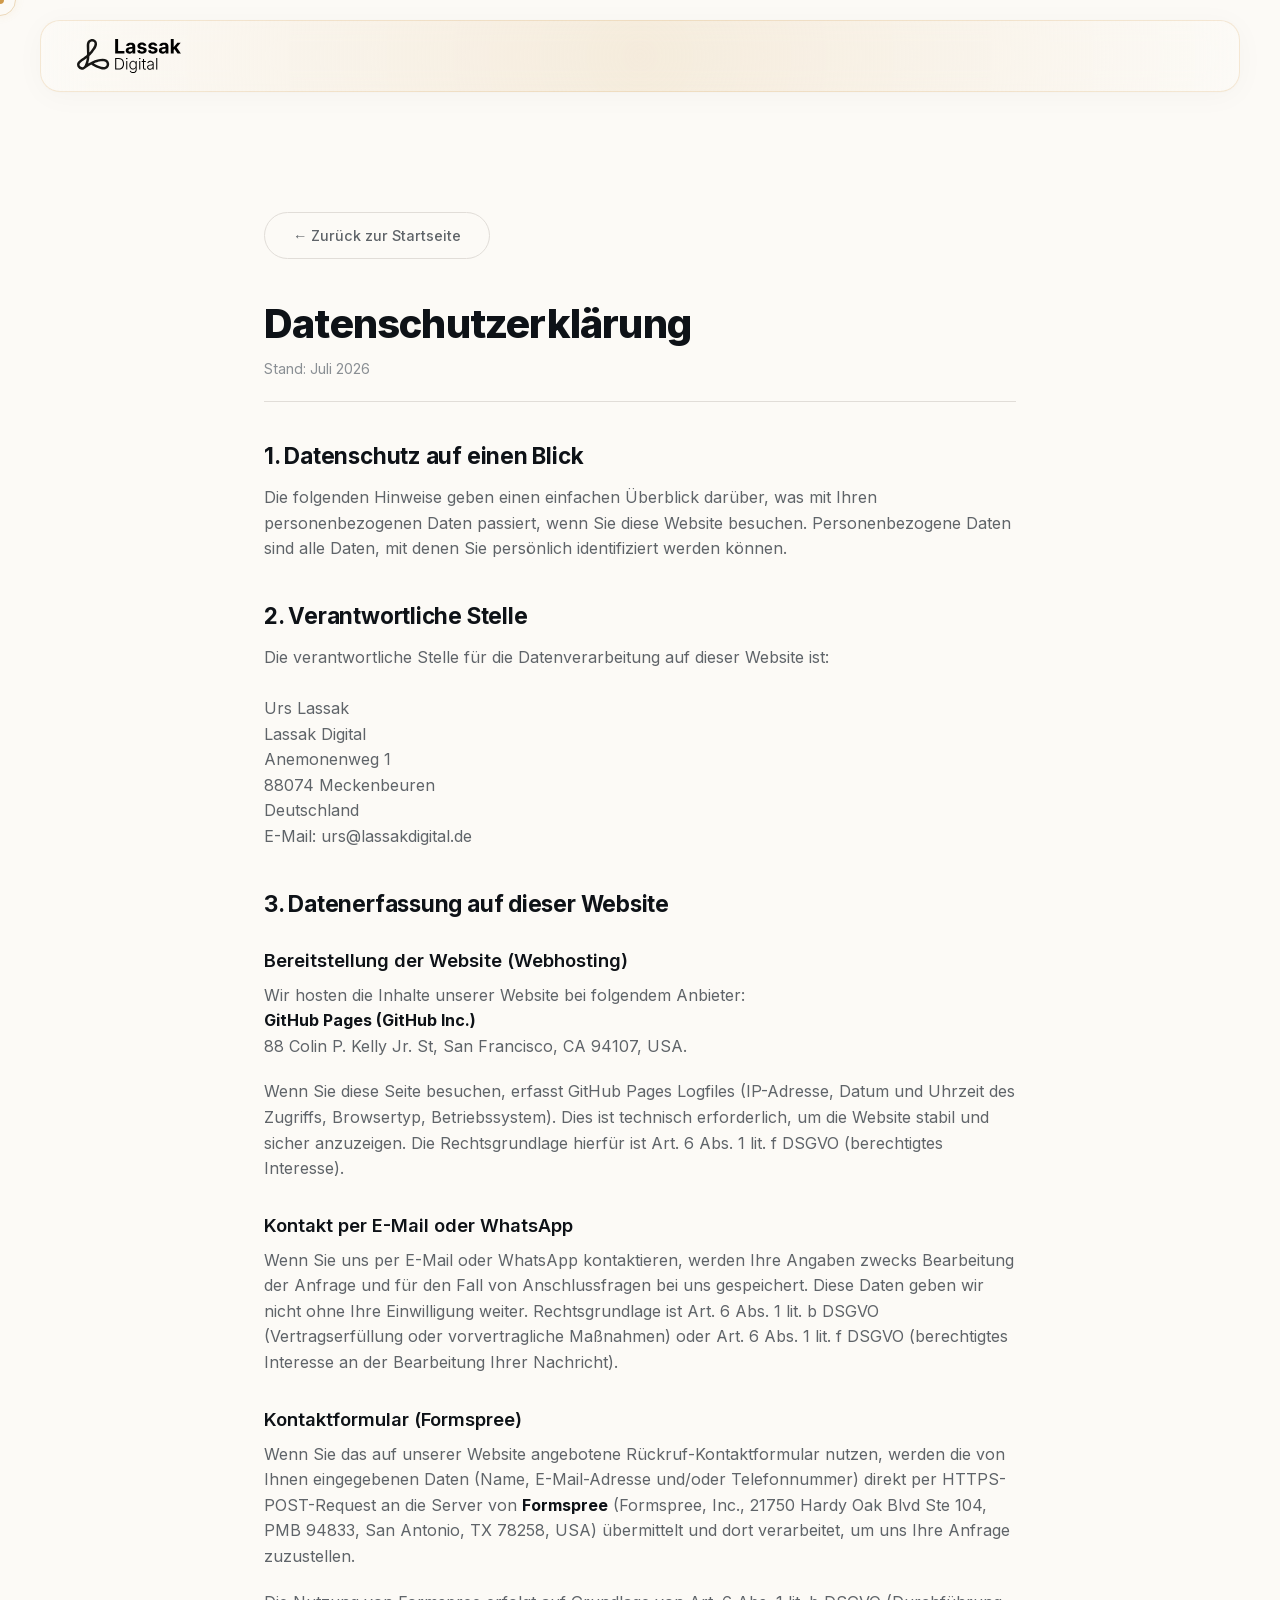
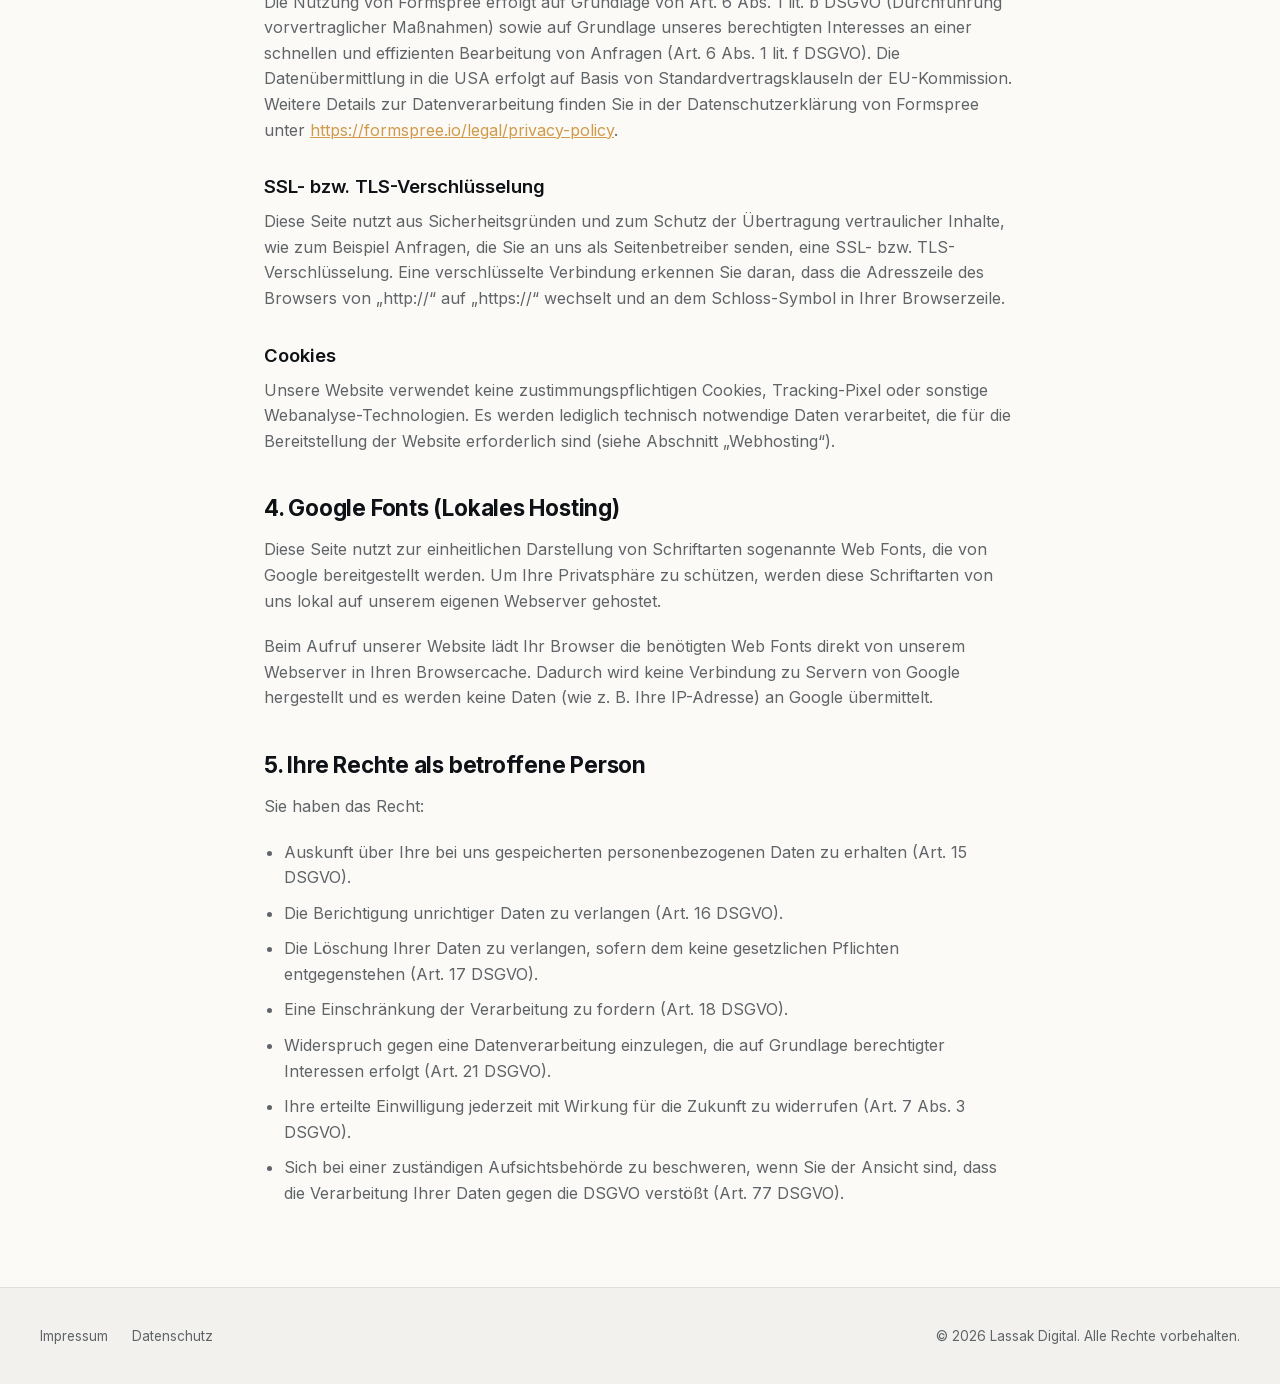
==== commit bb670cda: "foto lightmode" ====
--- a/datenschutz.html
+++ b/datenschutz.html
@@ -15,7 +15,6 @@
   <link rel="shortcut icon" href="favicon.ico" />
   <link rel="apple-touch-icon" sizes="180x180" href="apple-touch-icon.png" />
   <meta name="apple-mobile-web-app-title" content="LassakDigi" />
-  <link rel="manifest" href="site.webmanifest" />
 </head>
 
 <body>
@@ -28,7 +27,7 @@
   <nav>
     <div class="nav-logo">
       <a href="index.html" style="display: flex; align-items: center;">
-        <img src="images/logo_lassakdigital-white.svg" alt="Lassak Digital Logo">
+        <img src="images/logo_lassakdigital-black.svg" alt="Lassak Digital Logo">
       </a>
     </div>
   </nav>
@@ -46,8 +45,7 @@
     <div class="legal-content">
       <h3>1. Datenschutz auf einen Blick</h3>
       <p>
-        Die folgenden Hinweise geben einen einfachen Überblick darüber, was mit Ihren personenbezogenen Daten passiert,
-        werden können.
+        Die folgenden Hinweise geben einen einfachen Überblick darüber, was mit Ihren personenbezogenen Daten passiert, wenn Sie diese Website besuchen. Personenbezogene Daten sind alle Daten, mit denen Sie persönlich identifiziert werden können.
       </p>
 
       <h3>2. Verantwortliche Stelle</h3>
--- a/style.css
+++ b/style.css
@@ -6,33 +6,37 @@
    Root Variables & Tokens
    -------------------------------------------------------------------------- */
 :root {
-  --bg-primary: #040d1a;
-  --bg-secondary: #0b172a;
-  --bg-card: rgba(11, 23, 42, 0.6);
-  --bg-card-hover: rgba(15, 32, 59, 0.85);
-  
-  --text-primary: #ffffff;
-  --text-secondary: #94a3b8;
-  --text-muted: #475569;
-  
-  --accent: #00e5ff;
-  --accent-hover: #00b8cc;
-  --accent-dim: rgba(0, 229, 255, 0.15);
-  --accent-dim-hover: rgba(0, 229, 255, 0.25);
-  --accent-glow: rgba(0, 229, 255, 0.4);
-  
-  --border-color: rgba(255, 255, 255, 0.08);
-  --border-hover: rgba(0, 229, 255, 0.25);
-  --border-glow: rgba(0, 229, 255, 0.4);
-  
+  --bg-primary: #fcfaf6;
+  --bg-secondary: #f3f1ee;
+  --bg-card: #ffffff;
+  --bg-card-hover: rgba(255, 255, 255, 0.95);
+
+  --text-primary: #0e1217;
+  --text-secondary: #5f6469;
+  --text-muted: #8a8f94;
+
+  --accent: #cf9a4a;
+  --accent-hover: #b07e38;
+  --accent-dim: rgba(207, 154, 74, 0.1);
+  --accent-dim-hover: rgba(207, 154, 74, 0.2);
+  --accent-glow: rgba(207, 154, 74, 0.35);
+
+  --border-color: #e1ddd8;
+  --border-hover: rgba(207, 154, 74, 0.35);
+  --border-glow: rgba(207, 154, 74, 0.3);
+
   --font-display: 'Inter', sans-serif;
   --font-body: 'Inter', sans-serif;
-  
+
   --transition-smooth: 0.3s cubic-bezier(0.16, 1, 0.3, 1);
   --transition-fast: 0.2s ease;
-  
-  --shadow-main: 0 10px 40px -10px rgba(0, 0, 0, 0.5);
-  --shadow-accent: 0 10px 30px -10px rgba(0, 229, 255, 0.2);
+
+  --shadow-main: 0 10px 40px -10px rgba(14, 18, 23, 0.08);
+  --shadow-accent: 0 10px 30px -10px rgba(207, 154, 74, 0.15);
+
+  /* Hero Gradient */
+  --white: #ffffff;
+  --hero-bg-gradient: radial-gradient(circle at center, rgba(207, 154, 74, 0.15) 0%, rgba(207, 154, 74, 0.05) 70%, var(--white) 140%);
 }
 
 /* --------------------------------------------------------------------------
@@ -68,7 +72,13 @@
   body {
     cursor: none;
   }
-  body a, body button, body select, body textarea, body .interactive, body iframe {
+
+  body a,
+  body button,
+  body select,
+  body textarea,
+  body .interactive,
+  body iframe {
     cursor: none;
   }
 }
@@ -88,15 +98,18 @@
 ::-webkit-scrollbar {
   width: 8px;
 }
+
 ::-webkit-scrollbar-track {
   background: var(--bg-primary);
 }
+
 ::-webkit-scrollbar-thumb {
   background: var(--bg-secondary);
   border-radius: 4px;
   border: 2px solid var(--bg-primary);
   transition: background var(--transition-fast);
 }
+
 ::-webkit-scrollbar-thumb:hover {
   background: var(--accent);
 }
@@ -104,7 +117,8 @@
 /* --------------------------------------------------------------------------
    Custom Cursor
    -------------------------------------------------------------------------- */
-.cursor, .cursor-ring {
+.cursor,
+.cursor-ring {
   position: fixed;
   top: 0;
   left: 0;
@@ -123,12 +137,13 @@
     height: 8px;
     background-color: var(--accent);
   }
+
   .cursor-ring {
     display: block;
     width: 32px;
     height: 32px;
     border: 1px solid var(--accent-glow);
-    box-shadow: 0 0 10px rgba(0, 229, 255, 0.15);
+    box-shadow: 0 0 10px var(--accent-dim);
   }
 }
 
@@ -138,8 +153,8 @@
 .reveal {
   opacity: 0;
   transform: translateY(30px);
-  transition: opacity 0.8s cubic-bezier(0.16, 1, 0.3, 1), 
-              transform 0.8s cubic-bezier(0.16, 1, 0.3, 1);
+  transition: opacity 0.8s cubic-bezier(0.16, 1, 0.3, 1),
+    transform 0.8s cubic-bezier(0.16, 1, 0.3, 1);
 }
 
 .reveal.visible {
@@ -259,34 +274,46 @@
    -------------------------------------------------------------------------- */
 nav {
   position: sticky;
-  top: 0;
+  top: 12px;
   z-index: 1000;
   display: flex;
   align-items: center;
   justify-content: space-between;
-  padding: 12px 20px;
-  background-color: rgba(10, 10, 12, 0.75);
+  padding: 14px 20px;
+  margin: 12px auto;
+  width: calc(100% - 32px);
+  background: radial-gradient(circle at center, rgba(207, 154, 74, 0.15) 0%, rgba(252, 250, 246, 0.75) 100%);
   backdrop-filter: blur(16px);
   -webkit-backdrop-filter: blur(16px);
-  border-bottom: 1px solid var(--border-color);
-  transition: background-color var(--transition-smooth);
+  border: 1px solid rgba(207, 154, 74, 0.2);
+  border-radius: 16px;
+  box-shadow: 0 4px 30px rgba(14, 18, 23, 0.03), 0 1px 3px rgba(14, 18, 23, 0.02);
+  transition: all var(--transition-smooth);
 }
 
 @media (min-width: 768px) {
   nav {
-    padding: 14px 40px;
+    top: 16px;
+    margin: 16px auto;
+    width: calc(100% - 48px);
+    padding: 16px 28px;
+    border-radius: 20px;
   }
 }
 
 @media (min-width: 1024px) {
   nav {
-    padding: 14px 80px;
-    background-color: rgba(10, 10, 12, 0.85);
+    top: 20px;
+    margin: 20px auto;
+    width: calc(100% - 64px);
+    max-width: 1200px;
+    padding: 18px 36px;
+    border-radius: 20px;
   }
 }
 
 .nav-logo {
-  height: 24px;
+  height: 28px;
   display: flex;
   align-items: center;
   z-index: 1002;
@@ -295,7 +322,7 @@
 
 @media (min-width: 1024px) {
   .nav-logo {
-    height: 28px;
+    height: 34px;
   }
 }
 
@@ -331,8 +358,8 @@
   background-color: var(--text-primary);
   border-radius: 2px;
   transition: transform 0.3s cubic-bezier(0.16, 1, 0.3, 1),
-              opacity 0.3s cubic-bezier(0.16, 1, 0.3, 1),
-              background-color 0.3s cubic-bezier(0.16, 1, 0.3, 1);
+    opacity 0.3s cubic-bezier(0.16, 1, 0.3, 1),
+    background-color 0.3s cubic-bezier(0.16, 1, 0.3, 1);
 }
 
 /* Hamburger transforms on open */
@@ -357,7 +384,7 @@
   left: 0;
   width: 100%;
   height: 100vh;
-  background-color: rgba(10, 10, 12, 0.98);
+  background-color: rgba(252, 250, 246, 0.98);
   backdrop-filter: blur(24px);
   -webkit-backdrop-filter: blur(24px);
   display: flex;
@@ -371,7 +398,7 @@
   pointer-events: none;
   transform: translateY(-16px);
   transition: opacity 0.3s cubic-bezier(0.16, 1, 0.3, 1),
-              transform 0.3s cubic-bezier(0.16, 1, 0.3, 1);
+    transform 0.3s cubic-bezier(0.16, 1, 0.3, 1);
   list-style: none;
 }
 
@@ -379,6 +406,28 @@
   opacity: 1;
   pointer-events: auto;
   transform: translateY(0);
+}
+
+/* Mobile open menu reset for floating nav */
+body.mobile-open nav {
+  top: 0;
+  margin: 0;
+  width: 100%;
+  max-width: 100%;
+  border-radius: 0;
+  border: none;
+  border-bottom: 1px solid var(--border-color);
+  box-shadow: none;
+  background: transparent;
+  backdrop-filter: none;
+  -webkit-backdrop-filter: none;
+  padding: 26px 36px 14px 36px;
+}
+
+@media (min-width: 768px) {
+  body.mobile-open nav {
+    padding: 32px 52px 16px 52px;
+  }
 }
 
 .nav-menu li a {
@@ -408,6 +457,7 @@
   .nav-toggle {
     display: none;
   }
+
   .nav-menu {
     position: static;
     flex-direction: row;
@@ -422,10 +472,12 @@
     transform: none;
     gap: 32px;
   }
+
   .nav-menu li a {
     font-size: 0.95rem;
     font-weight: 500;
   }
+
   .nav-menu .nav-cta {
     margin-top: 0;
     padding: 8px 18px;
@@ -444,6 +496,7 @@
   overflow: hidden;
   padding-top: 120px;
   padding-bottom: 80px;
+  background: var(--hero-bg-gradient);
 }
 
 .hero-grid-bg {
@@ -477,7 +530,7 @@
   right: 15%;
   width: 25vw;
   height: 25vw;
-  background-color: rgba(0, 229, 255, 0.08);
+  background-color: rgba(207, 154, 74, 0.08);
   filter: blur(100px);
   border-radius: 50%;
   z-index: 1;
@@ -506,12 +559,13 @@
 @media (min-width: 768px) {
   .hero h1 {
     font-size: 4rem;
+    /* text-align: left !important; */
   }
 }
 
 @media (min-width: 1024px) {
   .hero h1 {
-    font-size: 4.8rem;
+    font-size: 4.4rem;
   }
 }
 
@@ -534,6 +588,164 @@
   }
 }
 
+.hero-container {
+  display: flex;
+  flex-direction: column;
+  position: relative;
+  align-items: flex-end;
+  width: 100%;
+  max-width: 1200px;
+  margin: 0 auto;
+  min-height: 520px;
+  padding-left: 20px;
+  padding-right: 20px;
+  z-index: 2;
+}
+
+.hero-content {
+  position: relative;
+  z-index: 2;
+  text-align: left;
+  max-width: 100%;
+  width: 65%;
+  margin-left: auto;
+  display: flex;
+  flex-direction: column;
+  align-items: flex-start;
+}
+
+.hero-image-wrapper {
+  position: absolute;
+  left: -20px;
+  top: 20px;
+  bottom: auto;
+  width: 45%;
+  max-width: 220px;
+  display: flex;
+  justify-content: flex-start;
+  align-items: flex-start;
+  z-index: 1;
+}
+
+.hero-img {
+  width: 100%;
+  height: auto;
+  max-height: 480px;
+  object-fit: contain;
+  object-position: right;
+  display: block;
+  transform: scaleX(-1);
+}
+
+.hero-name-tag {
+  position: absolute;
+  bottom: 80px;
+  left: 20px;
+  background: rgba(255, 255, 255, 0.85);
+  backdrop-filter: blur(12px);
+  -webkit-backdrop-filter: blur(12px);
+  border: 1px solid var(--border-color);
+  padding: 10px 16px;
+  border-radius: 20px;
+  display: flex;
+  flex-direction: column;
+  align-items: flex-start;
+  gap: 8px;
+  box-shadow: var(--shadow-main);
+  white-space: nowrap;
+  z-index: 3;
+  transform: scale(0.8);
+  transform-origin: left bottom;
+}
+
+.hero-name-tag span {
+  font-family: var(--font-body);
+  font-size: 0.85rem;
+  font-weight: 600;
+  color: var(--text-primary);
+}
+
+.hero-name-tag .btn-about {
+  background: var(--accent);
+  color: var(--bg-primary);
+  border: 1px solid var(--accent);
+  padding: 6px 12px;
+  border-radius: 20px;
+  font-family: var(--font-body);
+  font-size: 0.75rem;
+  font-weight: 700;
+  cursor: pointer;
+  transition: transform var(--transition-smooth), background-color var(--transition-smooth), border-color var(--transition-smooth), box-shadow var(--transition-smooth);
+}
+
+.hero-name-tag .btn-about:hover {
+  background: var(--accent-hover);
+  border-color: var(--accent-hover);
+  transform: scale(1.05);
+  box-shadow: 0 0 10px var(--accent-glow);
+}
+
+@media (min-width: 768px) {
+  .hero {
+    min-height: 100vh;
+    padding-top: 100px;
+    padding-bottom: 0;
+    display: flex;
+    align-items: center;
+  }
+
+  .hero-container {
+    flex-direction: row-reverse;
+    align-items: center;
+    justify-content: center;
+    gap: 0;
+    padding: 0 40px;
+    height: 100%;
+    min-height: 650px;
+  }
+
+  .hero-content {
+    text-align: left;
+    align-items: flex-start;
+    max-width: 620px;
+    width: auto;
+    margin-left: 0;
+    margin-bottom: 0;
+  }
+
+  .hero-image-wrapper {
+    position: relative;
+    left: auto;
+    top: auto;
+    bottom: auto;
+    width: auto;
+    max-width: 380px;
+    margin-bottom: 0;
+    margin-right: -7px;
+    margin-left: 0;
+    align-self: flex-end;
+  }
+
+  .hero-img {
+    transform: none;
+    max-height: 80vh;
+    height: 80vh;
+    width: auto;
+    object-position: center;
+  }
+
+  .hero-name-tag {
+    bottom: 120px;
+    left: -40px;
+    transform: none;
+    flex-direction: row;
+    align-items: center;
+    border-radius: 30px;
+    padding: 8px 16px;
+    gap: 12px;
+  }
+}
+
 /* Scroll-Down Button */
 .hero-scroll-btn {
   position: absolute;
@@ -559,9 +771,12 @@
 }
 
 @keyframes arrowBounce {
-  0%, 100% {
+
+  0%,
+  100% {
     transform: translateY(0);
   }
+
   50% {
     transform: translateY(10px);
   }
@@ -644,7 +859,7 @@
    Workflow Section
    -------------------------------------------------------------------------- */
 .workflow {
-  background-color: rgba(18, 18, 22, 0.3);
+  background-color: var(--bg-secondary);
   border-top: 1px solid var(--border-color);
   border-bottom: 1px solid var(--border-color);
   padding: 80px 0;
@@ -685,13 +900,11 @@
   bottom: 0;
   left: 20px;
   width: 2px;
-  background: linear-gradient(
-    to bottom,
-    rgba(0, 229, 255, 0.05),
-    var(--accent) 15%,
-    var(--accent) 85%,
-    rgba(0, 229, 255, 0.05)
-  );
+  background: linear-gradient(to bottom,
+      rgba(207, 154, 74, 0.05),
+      var(--accent) 15%,
+      var(--accent) 85%,
+      rgba(207, 154, 74, 0.05));
   z-index: 1;
 }
 
@@ -804,20 +1017,15 @@
   }
 }
 
-.workflow-target {
-  font-size: 0.9rem;
+.workflow-target-label {
+  font-size: 0.75rem;
+  text-transform: uppercase;
+  letter-spacing: 0.05em;
   color: var(--text-secondary);
-  background-color: rgba(10, 10, 12, 0.5);
-  border: 1px solid var(--border-color);
-  padding: 14px 18px;
-  border-radius: 8px;
-  margin-bottom: 20px;
-  line-height: 1.5;
-}
-
-.workflow-target span {
-  font-weight: 700;
-  color: var(--text-primary);
+  border-left: 2px solid rgba(148, 163, 184, 0.3);
+  padding-left: 8px;
+  margin-bottom: 1.25rem;
+  line-height: 1.4;
 }
 
 .workflow-desc {
@@ -827,12 +1035,13 @@
 }
 
 @media (min-width: 768px) {
+
   /* Alternating layouts */
   .timeline-step:nth-child(odd) .workflow-card {
     margin-left: 0;
     margin-right: auto;
   }
-  
+
   .timeline-step:nth-child(even) .workflow-card {
     margin-left: auto;
     margin-right: 0;
@@ -895,7 +1104,7 @@
   display: flex;
   align-items: center;
   gap: 20px;
-  background-color: rgba(10, 10, 12, 0.4);
+  background-color: var(--bg-card);
   border: 1px solid var(--border-color);
   padding: 20px;
   border-radius: 12px;
@@ -1016,7 +1225,7 @@
   box-shadow: 0 0 0 3px var(--accent-dim);
 }
 
-.form-group input:focus + label,
+.form-group input:focus+label,
 .form-group:focus-within label {
   color: var(--accent);
 }
@@ -1045,9 +1254,66 @@
     opacity: 0;
     transform: translateY(10px);
   }
+
   to {
     opacity: 1;
     transform: translateY(0);
+  }
+}
+
+/* --------------------------------------------------------------------------
+   Priority Banner (Infinite Marquee)
+   -------------------------------------------------------------------------- */
+.priority-banner {
+  padding: 4rem 0;
+  text-align: center;
+  overflow: hidden;
+  width: 100%;
+}
+
+.priority-headline {
+  color: var(--text-primary);
+  font-family: var(--font-body);
+  font-size: 1.1rem;
+  margin-bottom: 2.5rem;
+  font-weight: 500;
+  letter-spacing: 0.02em;
+}
+
+.marquee {
+  overflow: hidden;
+  width: 100%;
+  white-space: nowrap;
+  position: relative;
+  /* Premium horizontal fade-out gradient mask */
+  mask-image: linear-gradient(to right, transparent, #000 15%, #000 85%, transparent);
+  -webkit-mask-image: linear-gradient(to right, transparent, #000 15%, #000 85%, transparent);
+}
+
+.marquee-content {
+  display: inline-block;
+  font-family: var(--font-body);
+  font-size: 1.8rem;
+  font-weight: 300;
+  color: var(--text-secondary);
+  animation: marquee-scroll 25s linear infinite;
+  letter-spacing: 0.05em;
+}
+
+.marquee-separator {
+  color: var(--accent);
+  font-weight: 400;
+  padding: 0 1.5rem;
+  text-shadow: 0 0 8px var(--accent-glow);
+}
+
+@keyframes marquee-scroll {
+  0% {
+    transform: translateX(0);
+  }
+
+  100% {
+    transform: translateX(-50%);
   }
 }
 
@@ -1056,8 +1322,9 @@
    -------------------------------------------------------------------------- */
 footer {
   border-top: 1px solid var(--border-color);
-  background-color: #08080a;
+  background-color: var(--bg-secondary);
   padding: 40px 20px;
+  color: var(--text-secondary);
 }
 
 .footer-inner {
@@ -1083,17 +1350,18 @@
 
 .footer-links a {
   font-size: 0.85rem;
-  color: var(--text-muted);
-  transition: color var(--transition-fast);
+  color: var(--text-secondary);
+  transition: all 0.3s ease;
 }
 
 .footer-links a:hover {
   color: var(--accent);
+  text-shadow: 0 0 8px var(--accent-glow);
 }
 
 .copyright {
   font-size: 0.85rem;
-  color: var(--text-muted);
+  color: var(--text-secondary);
   text-align: center;
 }
 
@@ -1189,3 +1457,123 @@
 .legal-content strong {
   color: var(--text-primary);
 }
+
+/* ==========================================================================
+   About Modal Dialog (Über mich)
+   ========================================================================== */
+.about-modal {
+  border: none;
+  background: transparent;
+  padding: 0;
+  max-width: 580px;
+  width: 90%;
+  border-radius: 16px;
+  overflow: hidden;
+  box-shadow: 0 25px 50px -12px rgba(14, 18, 23, 0.25);
+  position: fixed;
+  top: 50%;
+  left: 50%;
+  transform: translate(-50%, -50%);
+  margin: 0;
+  z-index: 10000;
+}
+
+.about-modal::backdrop {
+  background: rgba(14, 18, 23, 0.6);
+  backdrop-filter: blur(12px);
+  -webkit-backdrop-filter: blur(12px);
+}
+
+.about-modal .modal-content {
+  background: var(--bg-secondary);
+  border: 1px solid var(--border-color);
+  border-radius: 16px;
+  position: relative;
+  overflow: hidden;
+}
+
+.about-modal .modal-close {
+  position: absolute;
+  top: 16px;
+  right: 16px;
+  background: rgba(0, 0, 0, 0.05);
+  border: 1px solid var(--border-color);
+  color: var(--text-primary);
+  font-size: 1.5rem;
+  width: 36px;
+  height: 36px;
+  border-radius: 50%;
+  display: flex;
+  align-items: center;
+  justify-content: center;
+  cursor: pointer;
+  z-index: 10;
+  transition: background var(--transition-fast), border-color var(--transition-fast), transform var(--transition-fast);
+}
+
+.about-modal .modal-close:hover {
+  background: var(--accent);
+  border-color: var(--accent);
+  color: var(--bg-primary);
+  transform: rotate(90deg);
+}
+
+.about-modal .modal-body {
+  display: flex;
+  flex-direction: column;
+  width: 100%;
+}
+
+.about-modal .modal-text {
+  padding: 40px;
+}
+
+@media (min-width: 768px) {
+  .about-modal .modal-text {
+    padding: 50px;
+  }
+}
+
+.about-modal .modal-text h2 {
+  font-family: var(--font-display);
+  font-size: 2.2rem;
+  font-weight: 850;
+  color: var(--text-primary);
+  margin-bottom: 8px;
+  line-height: 1.1;
+}
+
+.about-modal .modal-text .lead {
+  color: var(--accent);
+  font-size: 1rem;
+  font-weight: 600;
+  margin-bottom: 24px;
+}
+
+.about-modal .bio-content p {
+  color: var(--text-secondary);
+  line-height: 1.6;
+  margin-bottom: 16px;
+  font-size: 0.95rem;
+}
+
+.about-modal .bio-content p:last-child {
+  margin-bottom: 0;
+}
+
+/* Animations */
+.about-modal[open] {
+  animation: modalFadeIn 0.4s cubic-bezier(0.16, 1, 0.3, 1) forwards;
+}
+
+@keyframes modalFadeIn {
+  from {
+    opacity: 0;
+    transform: translate(-50%, -45%) scale(0.95);
+  }
+
+  to {
+    opacity: 1;
+    transform: translate(-50%, -50%) scale(1);
+  }
+}
